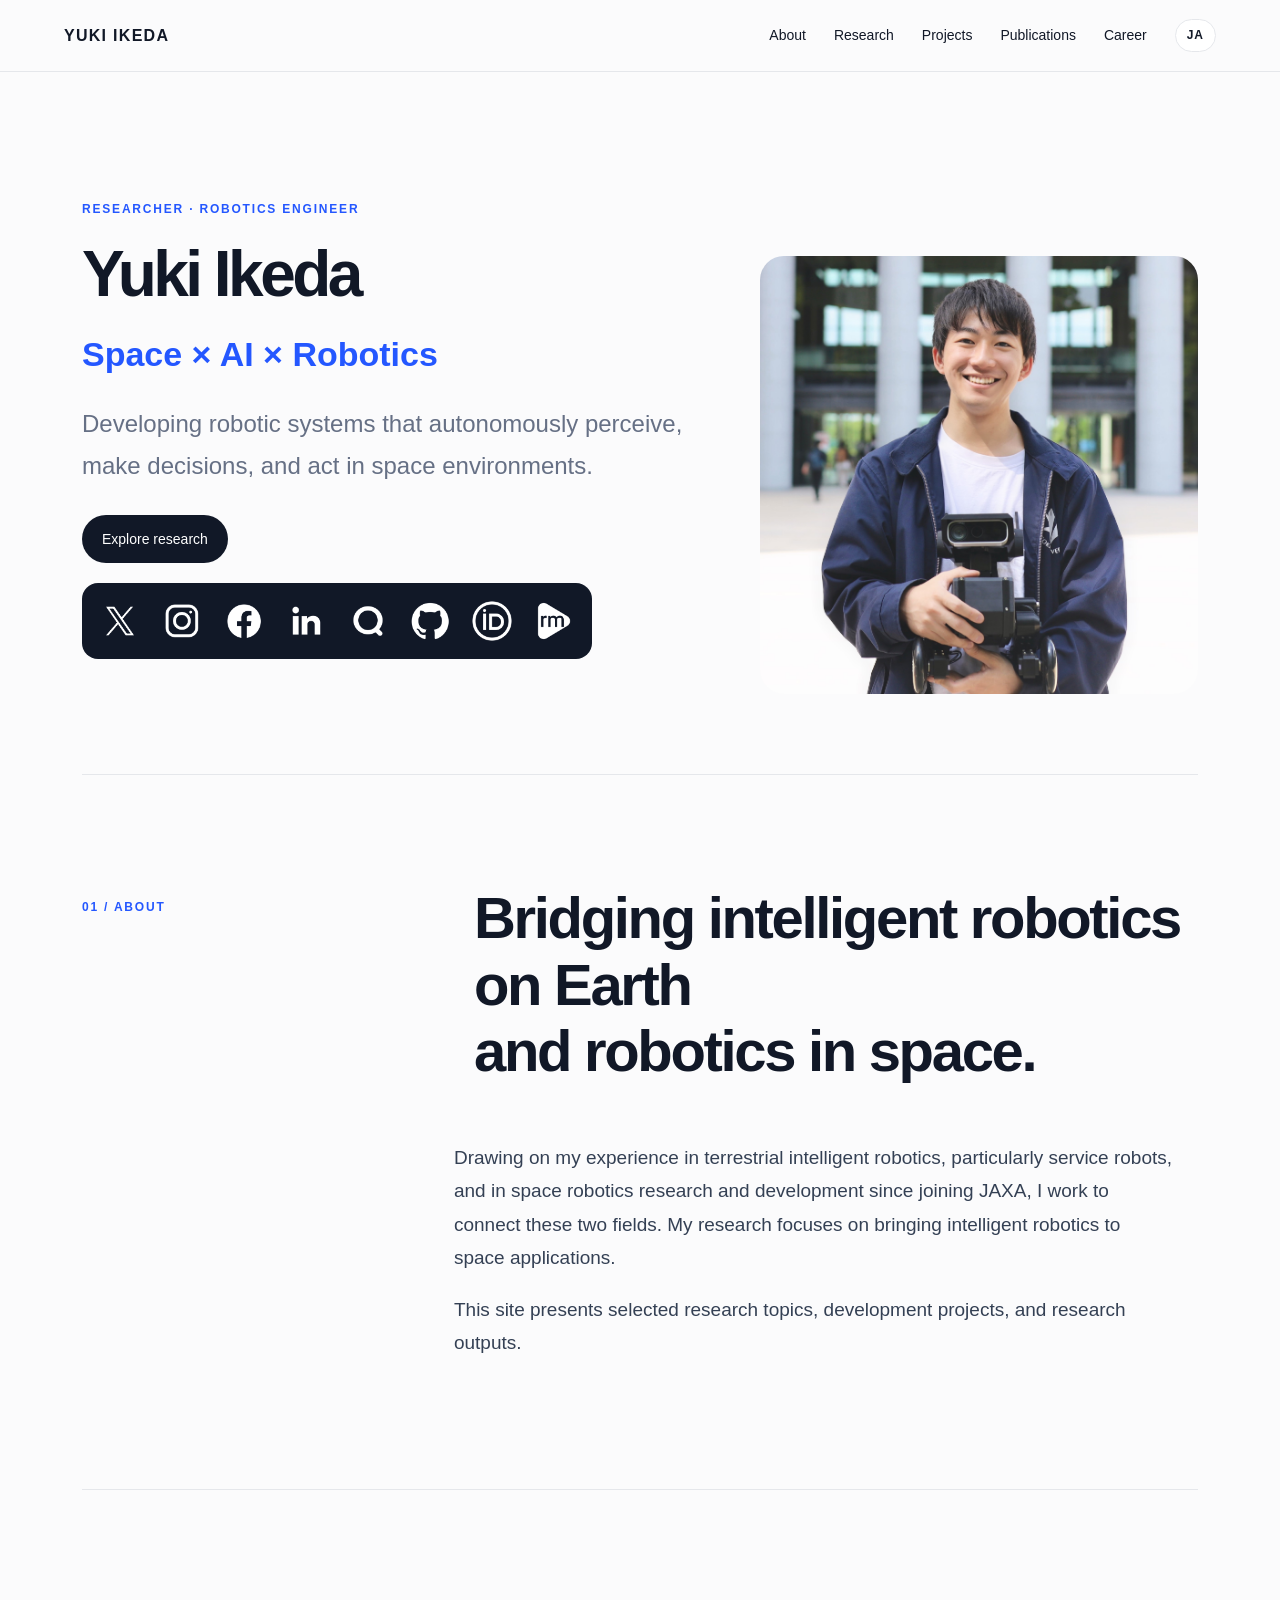
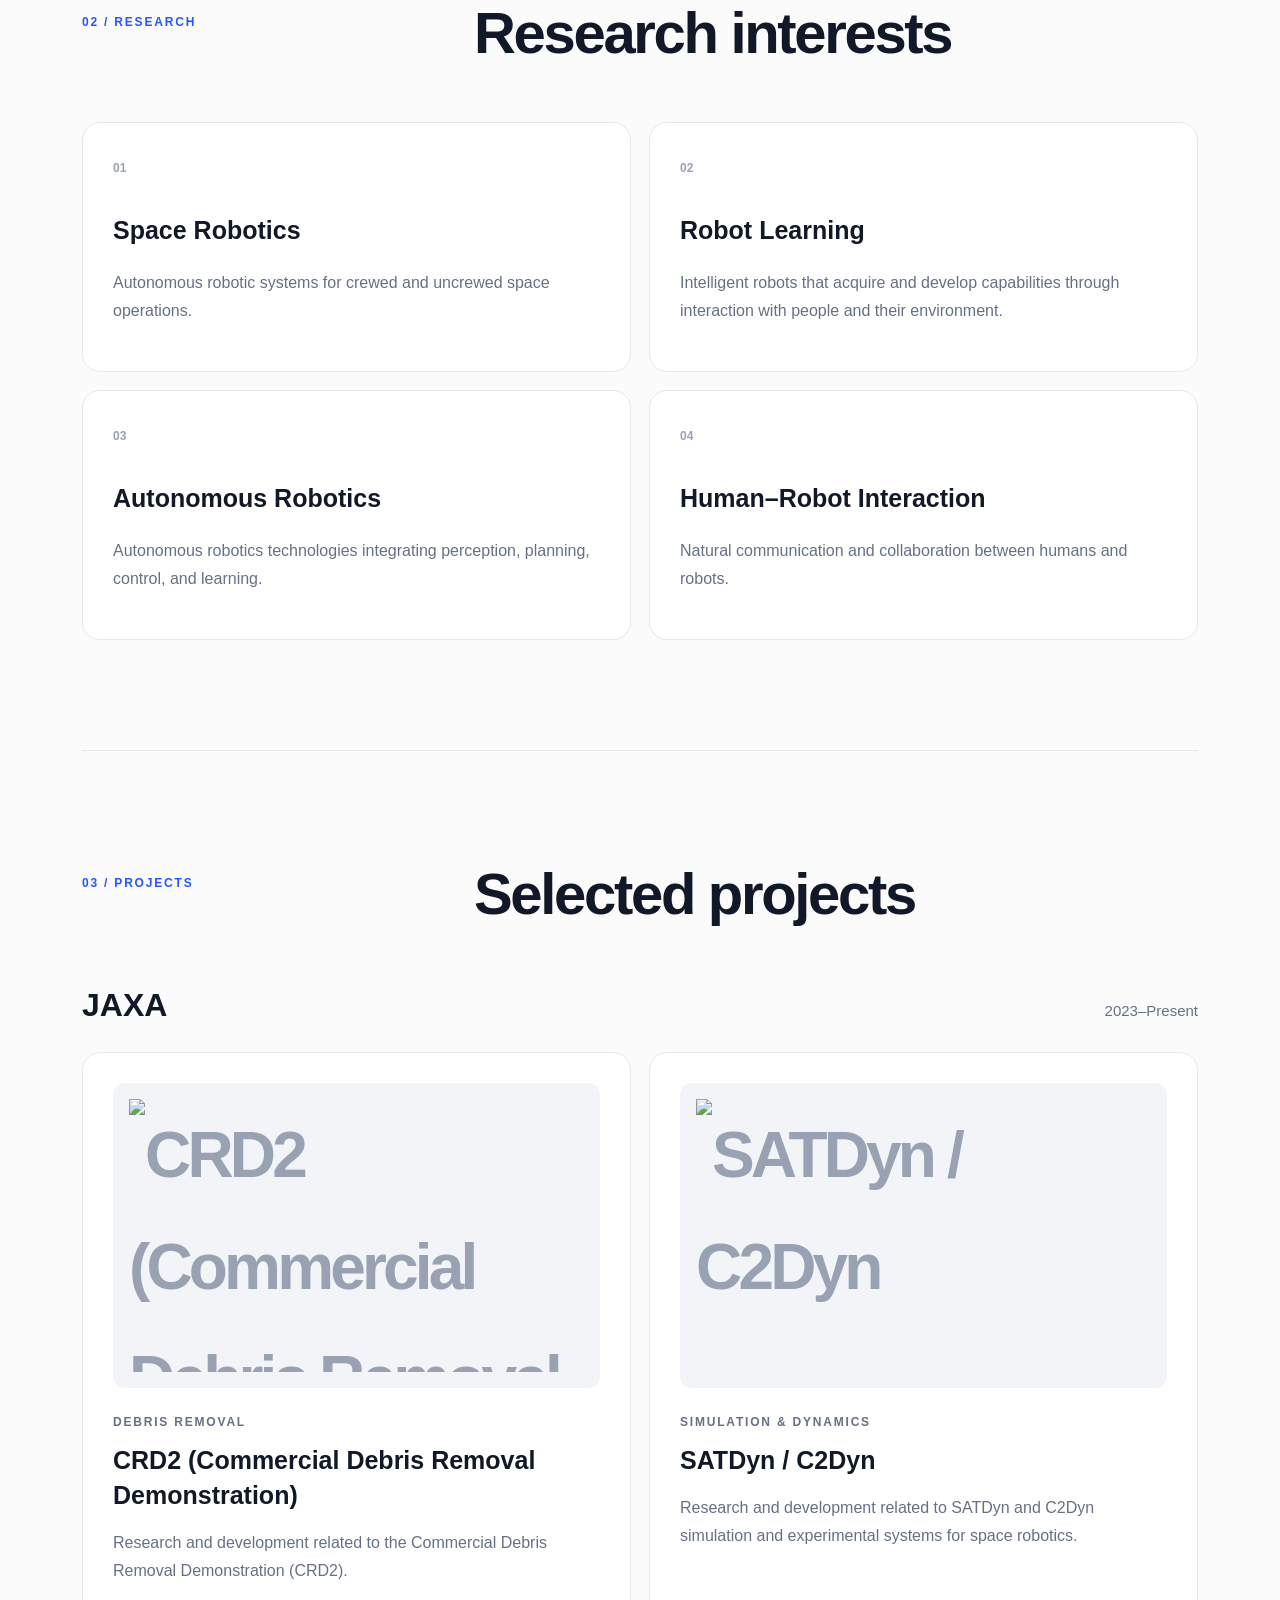
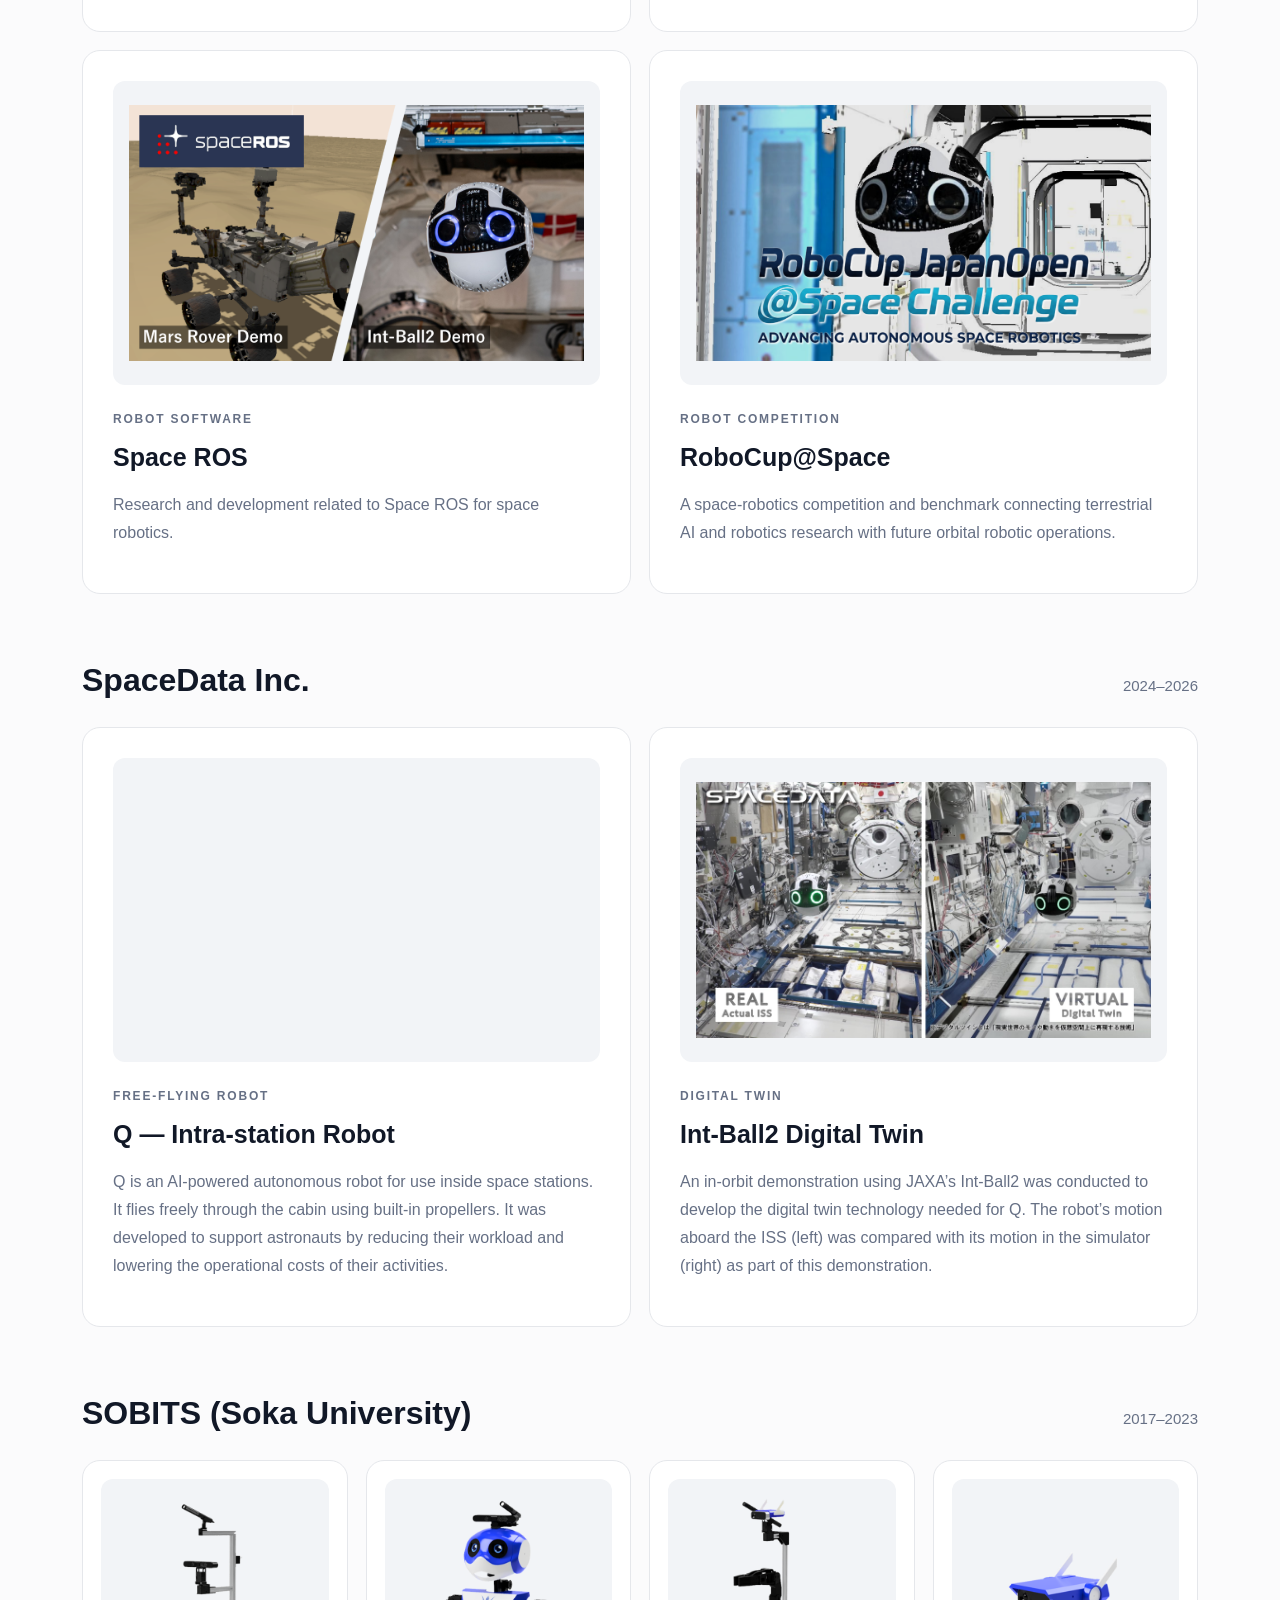
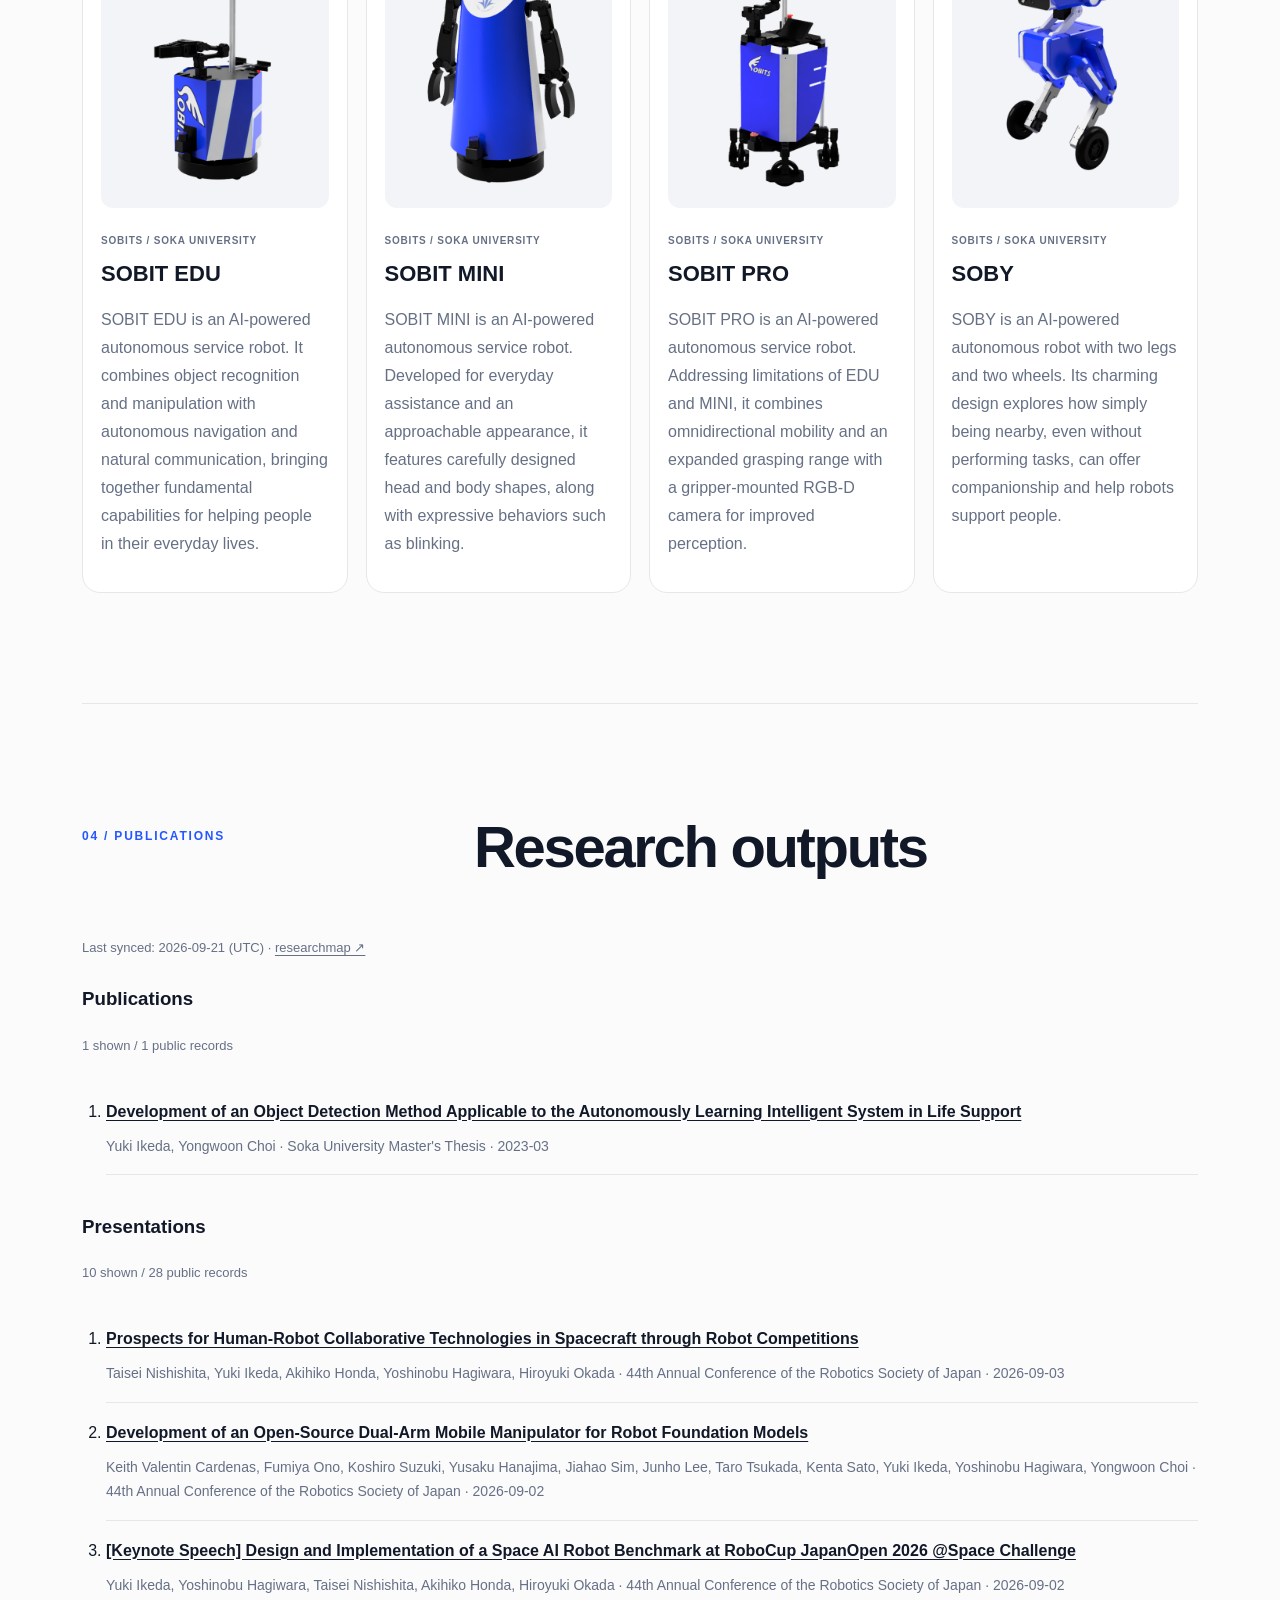
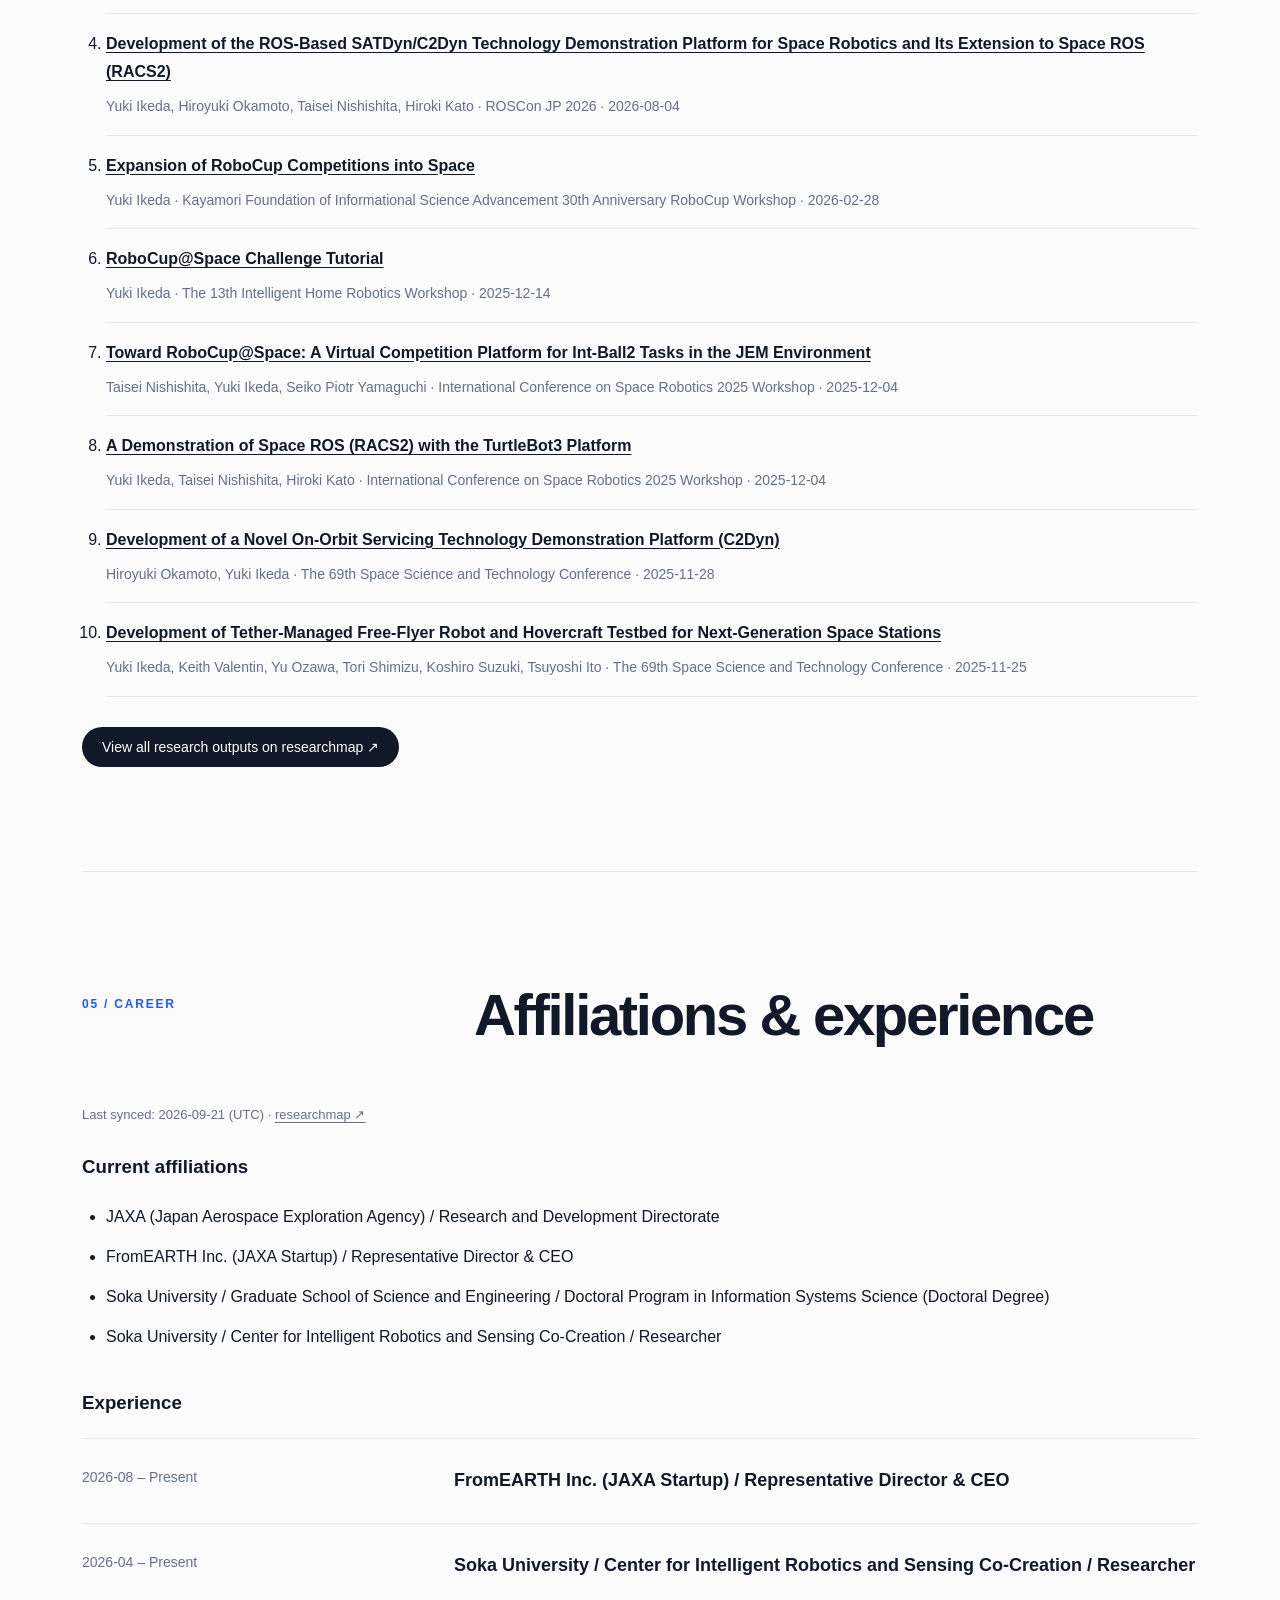
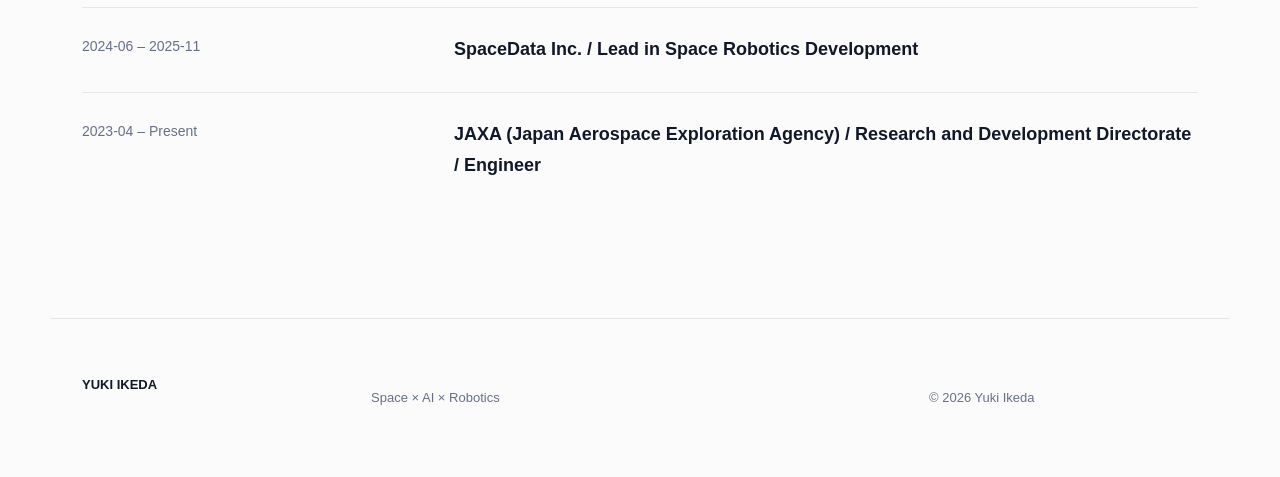
==== en/index.html @ 96262d4c "Add files via upload" ====
<!doctype html>
<html lang="en">
  <head>
    <meta charset="utf-8">
    <meta name="viewport" content="width=device-width,initial-scale=1">
    <title>Yuki Ikeda | Space × AI × Robotics</title>
    <meta name="description" content="Yuki Ikeda — researcher and robotics engineer working on space robotics, AI, autonomous robots, and human-robot interaction.">
    <link rel="alternate" hreflang="ja" href="../">
    <link rel="stylesheet" href="../assets/style.css">
  </head>
  <body>

    <!-- ナビゲーションと言語切り替え -->
    <header>
      <a class="logo" href="#top">YUKI IKEDA</a>
      <div class="rightnav">
        <nav>
          <a href="#about">About</a>
          <a href="#research">Research</a>
          <a href="#projects">Projects</a>
          <a href="#publications">Publications</a>
          <a href="#career">Career</a>
        </nav>
        <a class="lang" href="../" aria-label="日本語に切り替え">JA</a>
      </div>
    </header>
    <main id="top">

      <!-- トップ：氏名・研究テーマとプロフィール写真 -->
      <section class="hero">
        <div class="hero-copy">
          <p class="eyebrow">RESEARCHER · ROBOTICS ENGINEER</p>
          <h1>Yuki Ikeda</h1>
          <p class="hero-theme">Space × AI × Robotics</p>
          <p class="lead">Developing robotic systems that autonomously perceive,<br>make decisions, and act in space environments.</p>
          <div class="actions">
            <a class="primary" href="#research">Explore research</a>
          </div>

          <!-- 白いアイコンを濃色背景に配置したプロフィールリンク -->
          <ul class="profile-links" aria-label="Social and research profiles">
            <li>
              <a href="https://twitter.com/YukiIkeda0810" aria-label="X" title="X">
                <img src="../icon/x.png" alt="" width="48" height="48" decoding="async">
              </a>
            </li>
            <li>
              <a href="https://www.instagram.com/yuki.amazing/" aria-label="Instagram" title="Instagram">
                <img src="../icon/instagram.png" alt="" width="48" height="48" decoding="async">
              </a>
            </li>
            <li>
              <a href="https://www.facebook.com/profile.php?id=100005234762869" aria-label="Facebook" title="Facebook">
                <img src="../icon/facebook.png" alt="" width="48" height="48" decoding="async">
              </a>
            </li>
            <li>
              <a href="https://www.linkedin.com/in/%E5%8B%87%E8%BC%9D-yuki-%E6%B1%A0%E7%94%B0-ikeda-73440b222/" aria-label="LinkedIn" title="LinkedIn">
                <img src="../icon/linkedin.png" alt="" width="48" height="48" decoding="async">
              </a>
            </li>
            <li>
              <a href="https://qiita.com/YukiIkeda_robot" aria-label="Qiita" title="Qiita">
                <img src="../icon/qiita.png" alt="" width="48" height="48" decoding="async">
              </a>
            </li>
            <li>
              <a href="https://github.com/Yuki-Ikeda0810" aria-label="GitHub" title="GitHub">
                <img src="../icon/github.png" alt="" width="48" height="48" decoding="async">
              </a>
            </li>
            <li>
              <a href="https://orcid.org/0009-0006-9242-6499" aria-label="ORCID" title="ORCID">
                <img src="../icon/orcid.png" alt="" width="48" height="48" decoding="async">
              </a>
            </li>
            <li>
              <a href="https://researchmap.jp/yukiikeda" aria-label="researchmap" title="researchmap">
                <img src="../icon/reseachmap.png" alt="" width="48" height="48" decoding="async">
              </a>
            </li>
          </ul>
        </div>
        <div class="hero-portrait">
          <img src="../img/ikeda_yuki.jpg" alt="Yuki Ikeda" width="1921" height="1920" fetchpriority="high" decoding="async">
        </div>
      </section>

      <!-- 自己紹介 -->
      <section id="about">
        <div class="section-title">
          <p>01 / ABOUT</p>
          <h2>Bridging intelligent robotics on Earth<br>and robotics in space.</h2>
        </div>
        <div class="about">
          <p>Drawing on my experience in terrestrial intelligent robotics, particularly service robots, and in space robotics research and development since joining JAXA, I work to connect these two fields. My research focuses on bringing intelligent robotics to space applications.</p>
          <p>This site presents selected research topics, development projects, and research outputs.</p>
        </div>
      </section>

      <!-- 研究分野 -->
      <section id="research">
        <div class="section-title">
          <p>02 / RESEARCH</p>
          <h2>Research interests</h2>
        </div>
        <div class="grid research">
          <article>
            <b>01</b>
            <h3>Space Robotics</h3>
            <p>Autonomous robotic systems for crewed and uncrewed space operations.</p>
          </article>
          <article>
            <b>02</b>
            <h3>Robot Learning</h3>
            <p>Intelligent robots that acquire and develop capabilities through interaction with people and their environment.</p>
          </article>
          <article>
            <b>03</b>
            <h3>Autonomous Robotics</h3>
            <p>Autonomous robotics technologies integrating perception, planning, control, and learning.</p>
          </article>
          <article>
            <b>04</b>
            <h3>Human–Robot Interaction</h3>
            <p>Natural communication and collaboration between humans and robots.</p>
          </article>
        </div>
      </section>

      <!-- 開発組織ごとのプロジェクト -->
      <section id="projects">
        <div class="section-title">
          <p>03 / PROJECTS</p>
          <h2>Selected projects</h2>
        </div>

        <!-- JAXA -->
        <div class="project-group" aria-labelledby="jaxa-title">
          <div class="organization-header">
            <h3 class="organization-heading" id="jaxa-title">JAXA</h3>
            <p class="organization-period">2023–Present</p>
          </div>
          <div class="grid projects">
            <article>
              <div class="visual project-image">
                <img src="../img/crd2.png" alt="CRD2 (Commercial Debris Removal Demonstration)" width="3478" height="1957" loading="lazy" decoding="async">
              </div>
              <p class="tag">DEBRIS REMOVAL</p>
              <h4>CRD2 (Commercial Debris Removal Demonstration)</h4>
              <p>Research and development related to the Commercial Debris Removal Demonstration (CRD2).</p>
            </article>
            <article>
              <div class="visual project-image">
                <img src="../img/satdyn_c2dyn.png" alt="SATDyn / C2Dyn" width="4400" height="2475" loading="lazy" decoding="async">
              </div>
              <p class="tag">SIMULATION &amp; DYNAMICS</p>
              <h4>SATDyn / C2Dyn</h4>
              <p>Research and development related to SATDyn and C2Dyn simulation and experimental systems for space robotics.</p>
            </article>
            <article>
              <div class="visual project-image">
                <img src="../img/space_ros.png" alt="Space ROS" width="3270" height="1839" loading="lazy" decoding="async">
              </div>
              <p class="tag">ROBOT SOFTWARE</p>
              <h4>Space ROS</h4>
              <p>Research and development related to Space ROS for space robotics.</p>
            </article>
            <article>
              <div class="visual project-image">
                <img src="../img/robocup_space.png" alt="RoboCup@Space" width="4400" height="2475" loading="lazy" decoding="async">
              </div>
              <p class="tag">ROBOT COMPETITION</p>
              <h4>RoboCup@Space</h4>
              <p>A space-robotics competition and benchmark connecting terrestrial AI and robotics research with future orbital robotic operations.</p>
            </article>
          </div>
        </div>

        <!-- SpaceData Inc. -->
        <div class="project-group" aria-labelledby="spacedata-title">
          <div class="organization-header">
            <h3 class="organization-heading" id="spacedata-title">SpaceData Inc.</h3>
            <p class="organization-period">2024–2026</p>
          </div>
          <div class="grid projects">
            <article>
              <div class="visual project-image">
                <img src="../img/bot_q.png" alt="Q" width="561" height="548" loading="lazy" decoding="async">
              </div>
              <p class="tag">FREE-FLYING ROBOT</p>
              <h4>Q — Intra-station Robot</h4>
              <p>Q is an AI-powered autonomous robot for use inside space stations. It flies freely through the cabin using built-in propellers. It was developed to support astronauts by reducing their workload and lowering the operational costs of their activities.</p>
            </article>
            <article>
              <div class="visual project-image">
                <img src="../img/ib2_digitaltwin.jpg" alt="Int-Ball2 Digital Twin" width="1920" height="1080" loading="lazy" decoding="async">
              </div>
              <p class="tag">DIGITAL TWIN</p>
              <h4>Int-Ball2 Digital Twin</h4>
              <p>An in-orbit demonstration using JAXA’s Int-Ball2 was conducted to develop the digital twin technology needed for Q. The robot’s motion aboard the ISS (left) was compared with its motion in the simulator (right) as part of this demonstration.</p>
            </article>
          </div>
        </div>

        <!-- SOBITS (Soka University) -->
        <div class="project-group" aria-labelledby="sobits-title">
          <div class="organization-header">
            <h3 class="organization-heading" id="sobits-title">SOBITS (Soka University)</h3>
            <p class="organization-period">2017–2023</p>
          </div>
          <div class="grid projects sobits-projects">
            <article>
              <div class="visual project-image">
                <img src="../img/sobit_edu.png" alt="SOBIT EDU" width="540" height="780" loading="lazy" decoding="async">
              </div>
              <p class="tag">SOBITS / SOKA UNIVERSITY</p>
              <h4>SOBIT EDU</h4>
              <p>SOBIT EDU is an AI-powered autonomous service robot. It combines object recognition and manipulation with autonomous navigation and natural communication, bringing together fundamental capabilities for helping people in their everyday lives.</p>
            </article>
            <article>
              <div class="visual project-image">
                <img src="../img/sobit_mini.png" alt="SOBIT MINI" width="540" height="780" loading="lazy" decoding="async">
              </div>
              <p class="tag">SOBITS / SOKA UNIVERSITY</p>
              <h4>SOBIT MINI</h4>
              <p>SOBIT MINI is an AI-powered autonomous service robot. Developed for everyday assistance and an approachable appearance, it features carefully designed head and body shapes, along with expressive behaviors such as blinking.</p>
            </article>
            <article>
              <div class="visual project-image">
                <img src="../img/sobit_pro.png" alt="SOBIT PRO" width="540" height="780" loading="lazy" decoding="async">
              </div>
              <p class="tag">SOBITS / SOKA UNIVERSITY</p>
              <h4>SOBIT PRO</h4>
              <p>SOBIT PRO is an AI-powered autonomous service robot. Addressing limitations of EDU and MINI, it combines omnidirectional mobility and an expanded grasping range with a gripper-mounted RGB-D camera for improved perception.</p>
            </article>
            <article>
              <div class="visual project-image">
                <img src="../img/soby.png" alt="SOBY" width="540" height="780" loading="lazy" decoding="async">
              </div>
              <p class="tag">SOBITS / SOKA UNIVERSITY</p>
              <h4>SOBY</h4>
              <p>SOBY is an AI-powered autonomous robot with two legs and two wheels. Its charming design explores how simply being nearby, even without performing tasks, can offer companionship and help robots support people.</p>
            </article>
          </div>
        </div>
      </section>

      <!-- 研究業績 -->
      <section id="publications">
        <div class="section-title">
          <p>04 / PUBLICATIONS</p>
          <h2>Research outputs</h2>
        </div>
        <!-- researchmap:publications:start -->
        <p class="sync-note">Last synced: 2026-09-21 (UTC) · <a href="https://researchmap.jp/yukiikeda">researchmap ↗</a></p>
        <h3>Publications</h3>
        <p class="sync-note">1 shown / 1 public records</p>
        <ol class="publication-list">
        <li><a href="https://researchmap.jp/yukiikeda/published_papers/45884820">Development of an Object Detection Method Applicable to the Autonomously Learning Intelligent System in Life Support</a><p>Yuki Ikeda, Yongwoon Choi · Soka University Master&#x27;s Thesis · 2023-03</p></li>
        </ol>
        <h3>Presentations</h3>
        <p class="sync-note">10 shown / 28 public records</p>
        <ol class="publication-list">
        <li><a href="https://researchmap.jp/yukiikeda/presentations/54892330">Prospects for Human-Robot Collaborative Technologies in Spacecraft through Robot Competitions</a><p>Taisei Nishishita, Yuki Ikeda, Akihiko Honda, Yoshinobu Hagiwara, Hiroyuki Okada · 44th Annual Conference of the Robotics Society of Japan · 2026-09-03</p></li>
        <li><a href="https://researchmap.jp/yukiikeda/presentations/54892338">Development of an Open-Source Dual-Arm Mobile Manipulator for Robot Foundation Models</a><p>Keith Valentin Cardenas, Fumiya Ono, Koshiro Suzuki, Yusaku Hanajima, Jiahao Sim, Junho Lee, Taro Tsukada, Kenta Sato, Yuki Ikeda, Yoshinobu Hagiwara, Yongwoon Choi · 44th Annual Conference of the Robotics Society of Japan · 2026-09-02</p></li>
        <li><a href="https://researchmap.jp/yukiikeda/presentations/54892323">[Keynote Speech] Design and Implementation of a Space AI Robot Benchmark at RoboCup JapanOpen 2026 @Space Challenge</a><p>Yuki Ikeda, Yoshinobu Hagiwara, Taisei Nishishita, Akihiko Honda, Hiroyuki Okada · 44th Annual Conference of the Robotics Society of Japan · 2026-09-02</p></li>
        <li><a href="https://researchmap.jp/yukiikeda/presentations/54581089">Development of the ROS-Based SATDyn/C2Dyn Technology Demonstration Platform for Space Robotics and Its Extension to Space ROS (RACS2)</a><p>Yuki Ikeda, Hiroyuki Okamoto, Taisei Nishishita, Hiroki Kato · ROSCon JP 2026 · 2026-08-04</p></li>
        <li><a href="https://researchmap.jp/yukiikeda/presentations/54892416">Expansion of RoboCup Competitions into Space</a><p>Yuki Ikeda · Kayamori Foundation of Informational Science Advancement 30th Anniversary RoboCup Workshop · 2026-02-28</p></li>
        <li><a href="https://researchmap.jp/yukiikeda/presentations/51863394">RoboCup@Space Challenge Tutorial</a><p>Yuki Ikeda · The 13th Intelligent Home Robotics Workshop · 2025-12-14</p></li>
        <li><a href="https://researchmap.jp/yukiikeda/presentations/51863377">Toward RoboCup@Space: A Virtual Competition Platform for Int-Ball2 Tasks in the JEM Environment</a><p>Taisei Nishishita, Yuki Ikeda, Seiko Piotr Yamaguchi · International Conference on Space Robotics 2025 Workshop · 2025-12-04</p></li>
        <li><a href="https://researchmap.jp/yukiikeda/presentations/51863329">A Demonstration of Space ROS (RACS2) with the TurtleBot3 Platform</a><p>Yuki Ikeda, Taisei Nishishita, Hiroki Kato · International Conference on Space Robotics 2025 Workshop · 2025-12-04</p></li>
        <li><a href="https://researchmap.jp/yukiikeda/presentations/51863306">Development of a Novel On-Orbit Servicing Technology Demonstration Platform (C2Dyn)</a><p>Hiroyuki Okamoto, Yuki Ikeda · The 69th Space Science and Technology Conference · 2025-11-28</p></li>
        <li><a href="https://researchmap.jp/yukiikeda/presentations/51864378">Development of Tether-Managed Free-Flyer Robot and Hovercraft Testbed for Next-Generation Space Stations</a><p>Yuki Ikeda, Keith Valentin, Yu Ozawa, Tori Shimizu, Koshiro Suzuki, Tsuyoshi Ito · The 69th Space Science and Technology Conference · 2025-11-25</p></li>
        </ol>
        <a class="primary" href="https://researchmap.jp/yukiikeda">View all research outputs on researchmap ↗</a>
        <!-- researchmap:publications:end -->
      </section>

      <!-- researchmapの公開情報から自動生成 -->
      <section id="career">
        <!-- researchmap:career:start -->
        <div class="section-title"><p>05 / CAREER</p><h2>Affiliations &amp; experience</h2></div>
        <p class="sync-note">Last synced: 2026-09-21 (UTC) · <a href="https://researchmap.jp/yukiikeda">researchmap ↗</a></p>
        <h3>Current affiliations</h3>
        <ul class="affiliation-list">
        <li>JAXA (Japan Aerospace Exploration Agency) / Research and Development Directorate</li>
        <li>FromEARTH Inc. (JAXA Startup) / Representative Director &amp; CEO</li>
        <li>Soka University / Graduate School of Science and Engineering / Doctoral Program in Information Systems Science (Doctoral Degree)</li>
        <li>Soka University / Center for Intelligent Robotics and Sensing Co-Creation / Researcher</li>
        </ul>
        <h3>Experience</h3>
        <div class="career">
        <div><span>2026-08 – Present</span><h4>FromEARTH Inc. (JAXA Startup) / Representative Director &amp; CEO</h4></div>
        <div><span>2026-04 – Present</span><h4>Soka University / Center for Intelligent Robotics and Sensing Co-Creation / Researcher</h4></div>
        <div><span>2024-06 – 2025-11</span><h4>SpaceData Inc. / Lead in Space Robotics Development</h4></div>
        <div><span>2023-04 – Present</span><h4>JAXA (Japan Aerospace Exploration Agency) / Research and Development Directorate / Engineer</h4></div>
        </div>
        <!-- researchmap:career:end -->
      </section>

    </main>

    <!-- フッター -->
    <footer>
      <b>YUKI IKEDA</b>
      <p>Space × AI × Robotics</p>
      <p>© 2026 Yuki Ikeda</p>
    </footer>
  </body>
</html>
---- assets/style.css ----
/* 共通カラー */
:root {
  --ink: #111827;
  --muted: #667085;
  --line: #e5e7eb;
  --accent: #2457ff;
  --paper: #fbfbfc;
}

/* ページ全体の基本設定 */
* {
  box-sizing: border-box;
}

html {
  scroll-behavior: smooth;
}

body {
  margin: 0;
  background: var(--paper);
  color: var(--ink);
  font-family: Inter,"Noto Sans JP","Yu Gothic",Meiryo,ui-sans-serif,-apple-system,BlinkMacSystemFont,"Segoe UI",sans-serif;
  line-height: 1.75;
}

/* ヘッダーとナビゲーション */
header {
  height: 72px;
  padding: 0 max(5vw,24px);
  display: flex;
  align-items: center;
  justify-content: space-between;
  border-bottom: 1px solid var(--line);
  position: sticky;
  top: 0;
  background: rgba(251,251,252,.92);
  backdrop-filter: blur(12px);
  z-index: 10;
}

.logo {
  font-weight: 800;
  letter-spacing: .08em;
}

.rightnav {
  display: flex;
  align-items: center;
  gap: 28px;
}

a {
  color: inherit;
  text-decoration: none;
}

nav {
  display: flex;
  gap: 28px;
  font-size: 14px;
}

.lang {
  border: 1px solid var(--line);
  border-radius: 999px;
  padding: 5px 11px;
  font-size: 12px;
  font-weight: 800;
  letter-spacing: .08em;
  background: white;
}

/* コンテンツ幅とトップの基本レイアウト */
main,footer {
  max-width: 1180px;
  margin: auto;
  padding-left: 32px;
  padding-right: 32px;
}

.hero {
  min-height: 78vh;
  display: flex;
  flex-direction: column;
  justify-content: center;
  padding: 80px 0;
}

.eyebrow,.section-title>p,.tag {
  font-size: 12px;
  letter-spacing: .15em;
  font-weight: 700;
  color: var(--accent);
}

/* 見出し・リード文・ボタン */
h1 {
  font-size: clamp(52px,8.5vw,108px);
  line-height: 1;
  letter-spacing: -.055em;
  margin: 18px 0 32px;
  max-width: 1050px;
}

html[lang="ja"] h1 {
  letter-spacing: -.045em;
}

h1 span {
  color: #98a2b3;
}

.lead {
  font-size: clamp(18px,2vw,24px);
  max-width: 760px;
  color: var(--muted);
}

.actions {
  display: flex;
  gap: 22px;
  align-items: center;
  margin-top: 28px;
  flex-wrap: wrap;
}

.primary {
  background: var(--ink);
  color: white;
  padding: 12px 20px;
  border-radius: 999px;
  font-size: 14px;
}

/* セクション見出しとAbout本文 */
section:not(.hero) {
  padding: 110px 0;
  border-top: 1px solid var(--line);
}

.section-title {
  display: grid;
  grid-template-columns: 1fr 2fr;
  gap: 30px;
  margin-bottom: 56px;
}

.section-title h2 {
  font-size: clamp(34px,5vw,58px);
  line-height: 1.15;
  letter-spacing: -.04em;
  margin: 0;
}

.about {
  margin-left: 33.33%;
  max-width: 720px;
  font-size: 19px;
  color: #344054;
}

/* 研究・プロジェクトのカードと経歴 */
.grid {
  display: grid;
  grid-template-columns: repeat(2,1fr);
  gap: 18px;
}

.research article,.projects article,.pubbox {
  border: 1px solid var(--line);
  border-radius: 18px;
  padding: 30px;
  background: white;
}

.research b {
  font-size: 12px;
  color: #98a2b3;
}

.research h3,.projects h3,.pubbox h3 {
  font-size: 25px;
  margin: 28px 0 8px;
}

.research p,.projects p,.pubbox p {
  color: var(--muted);
}

.visual {
  height: 210px;
  border-radius: 12px;
  background: linear-gradient(135deg,#eef2ff,#f2f4f7);
  display: flex;
  align-items: center;
  justify-content: center;
  font-size: 64px;
  font-weight: 800;
  letter-spacing: -.06em;
  color: #98a2b3;
  margin-bottom: 24px;
}

.tag {
  margin-bottom: -18px!important;
}

.pubbox {
  display: flex;
  align-items: center;
  justify-content: space-between;
  gap: 30px;
}

.career>div {
  display: grid;
  grid-template-columns: 1fr 2fr;
  padding: 26px 0;
  border-top: 1px solid var(--line);
}

.career span {
  color: var(--muted);
  font-size: 14px;
}

.career h3 {
  margin: 0;
  font-size: 20px;
}

/* フッター */
footer {
  border-top: 1px solid var(--line);
  padding-top: 55px;
  padding-bottom: 55px;
  display: grid;
  grid-template-columns: 1fr 2fr 1fr;
  gap: 20px;
  color: var(--muted);
  font-size: 13px;
}

footer b {
  color: var(--ink);
}

/* スマートフォン向けの基本レイアウト */
@media(max-width:760px) {
  nav {
    display: none;
  }

  .rightnav {
    gap: 10px;
  }

  main,footer {
    padding-left: 20px;
    padding-right: 20px;
  }

  .hero {
    min-height: 70vh;
  }

  .section-title,.career>div,footer {
    grid-template-columns: 1fr;
  }

  .about {
    margin-left: 0;
  }

  .grid {
    grid-template-columns: 1fr;
  }

  .pubbox {
    align-items: flex-start;
    flex-direction: column;
  }

  section:not(.hero) {
    padding: 75px 0;
  }

  .visual {
    height: 160px;
  }
}

/* 自己紹介と、開発組織ごとのプロジェクト。 */
.about p:first-child {
  margin-top: 0;
}

.project-group+.project-group {
  margin-top: 64px;
}

.organization-heading {
  margin: 0 0 24px;
  font-size: clamp(24px,3vw,32px);
  line-height: 1.4;
}

.projects h4 {
  font-size: 25px;
  margin: 28px 0 8px;
  line-height: 1.4;
}

.project-image {
  height: auto;
  aspect-ratio: 16/10;
  background: #f2f4f7;
  overflow: hidden;
  padding: 16px;
}

.project-image img {
  display: block;
  width: 100%;
  height: 100%;
  min-height: 0;
  object-fit: contain;
}

section[id] {
  scroll-margin-top: 90px;
}

@media(max-width:760px) {
  .project-group+.project-group {
    margin-top: 48px;
  }

  .projects article {
    padding: 22px;
  }
}

/* トップの氏名と研究テーマ。 */
.hero h1 {
  font-size: clamp(40px, 5vw, 64px);
  margin-bottom: 20px;
  line-height: 1.15;
}

.hero-name-en {
  margin: 0 0 24px;
  color: var(--muted);
  font-size: 20px;
  letter-spacing: .08em;
}

.hero-theme {
  margin: 0;
  color: var(--accent);
  font-size: clamp(22px, 4vw, 40px);
  font-weight: 700;
  line-height: 1.4;
}

/* 自己紹介の横にプロフィール写真を配置。 */
.hero {
  display: grid;
  grid-template-columns: minmax(0, 1.4fr) minmax(0, 1fr);
  align-items: center;
  gap: clamp(28px, 5vw, 64px);
}

.hero-copy {
  min-width: 0;
}

.hero-portrait img {
  display: block;
  width: 100%;
  height: auto;
  border-radius: 24px;
}

.hero-theme {
  font-size: clamp(22px, 3vw, 34px);
}

/* SOBITSの縦長画像。画面幅に応じて4列・2列・1列に変更。 */
.sobits-projects {
  grid-template-columns: repeat(4, minmax(0, 1fr));
}

.sobits-projects article {
  padding: 18px;
}

.sobits-projects .project-image {
  aspect-ratio: 9 / 13;
  height: auto;
  padding: 8px;
}

.sobits-projects h4 {
  font-size: 22px;
}

.sobits-projects .tag {
  font-size: 10px;
  letter-spacing: .08em;
}

@media (max-width: 1000px) {
  .sobits-projects {
    grid-template-columns: repeat(2, minmax(0, 1fr));
  }
}

@media (max-width: 760px) {
  .hero {
    grid-template-columns: 1fr;
    gap: 36px;
  }

  .hero-portrait {
    width: 100%;
    max-width: 400px;
    justify-self: center;
  }
}

@media (max-width: 480px) {
  .sobits-projects {
    grid-template-columns: 1fr;
  }
}

/* SNSリンク。透明背景の白いロゴを濃色背景に配置。 */
.profile-links {
  display: grid;
  grid-template-columns: repeat(8, 52px);
  gap: 10px;
  width: fit-content;
  max-width: 100%;
  list-style: none;
  margin: 20px 0 0;
  padding: 12px;
  background: #111827;
  border-radius: 16px;
}

.profile-links li {
  min-width: 0;
}

.profile-links a {
  display: flex;
  align-items: center;
  justify-content: center;
  width: 52px;
  height: 52px;
  border-radius: 10px;
}

.profile-links img {
  display: block;
  width: 48px;
  height: 48px;
  object-fit: contain;
  border-radius: 12px;
}

.profile-links a:hover {
  background: #334155;
}

.profile-links a:focus-visible {
  outline: 2px solid #fff;
  outline-offset: 1px;
  background: #334155;
}

/* 写真とリンク欄の下端をそろえる。 */
.hero-portrait {
  align-self: end;
}

@media (min-width: 761px) and (max-width: 1100px), (max-width: 550px) {
  .profile-links {
    grid-template-columns: repeat(4, 52px);
  }
}

/* 組織名の横に活動期間を表示。 */
.organization-header {
  display: flex;
  align-items: baseline;
  justify-content: space-between;
  flex-wrap: wrap;
  gap: 8px 20px;
  margin-bottom: 24px;
}

.organization-header .organization-heading {
  margin: 0;
}

.organization-period {
  margin: 0;
  color: var(--muted);
  font-size: 15px;
  font-variant-numeric: tabular-nums;
}

/* プロジェクトが1件の場合は横幅いっぱいに表示。 */
.projects-single {
  grid-template-columns: minmax(0, 1fr);
}

/* researchmapから取得した所属・経歴・研究業績。 */
.sync-note {
  color: var(--muted);
  font-size: 13px;
  margin: 12px 0 24px;
}
.sync-note a, .publication-list a {
  text-decoration: underline;
  text-underline-offset: 3px;
}
.publication-list {
  padding-left: 24px;
  margin-bottom: 36px;
}
.publication-list li {
  padding: 16px 0;
  border-bottom: 1px solid var(--line);
  overflow-wrap: anywhere;
}
.publication-list a { font-weight: 600; }
.publication-list p {
  margin: 8px 0 0;
  color: var(--muted);
  font-size: 14px;
}
.affiliation-list {
  padding-left: 24px;
  margin-bottom: 36px;
}
.affiliation-list li { margin: 12px 0; }
.career h4 {
  margin: 0;
  font-size: 18px;
  font-weight: 600;
  overflow-wrap: anywhere;
}
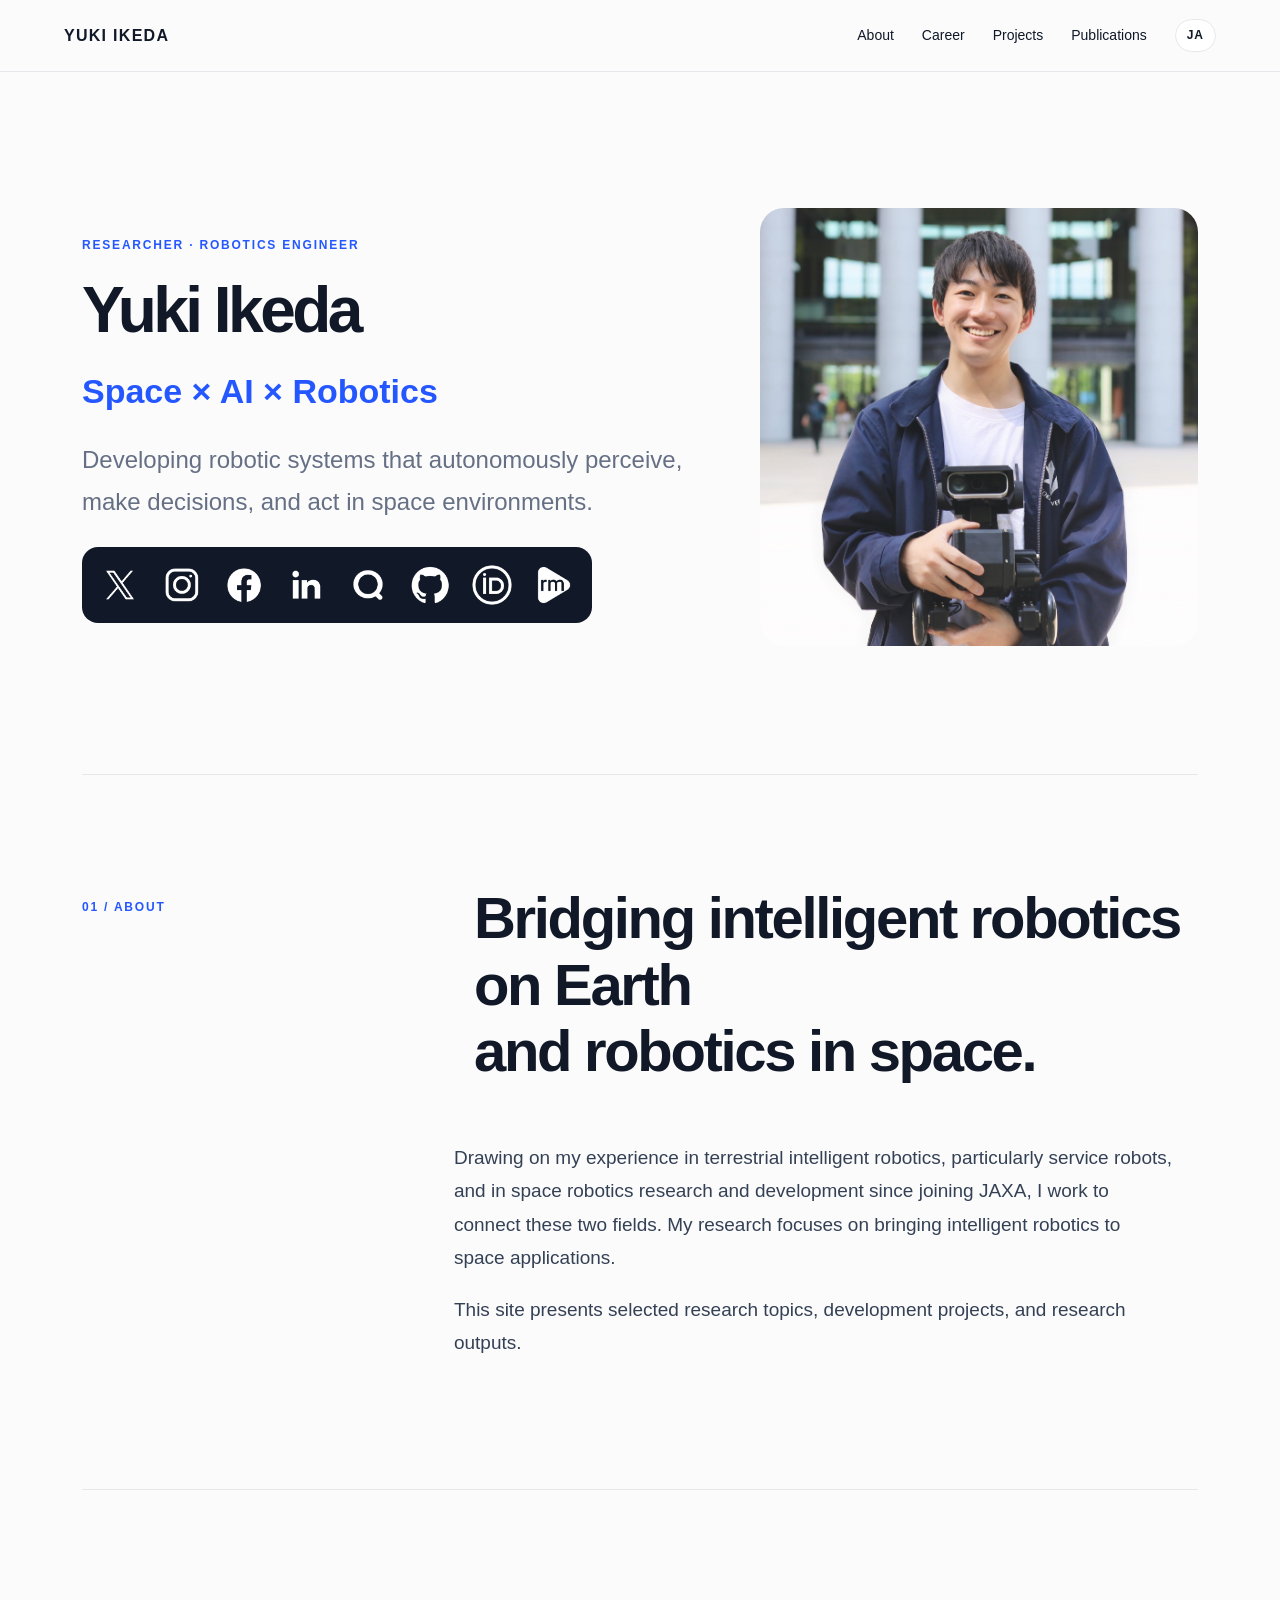
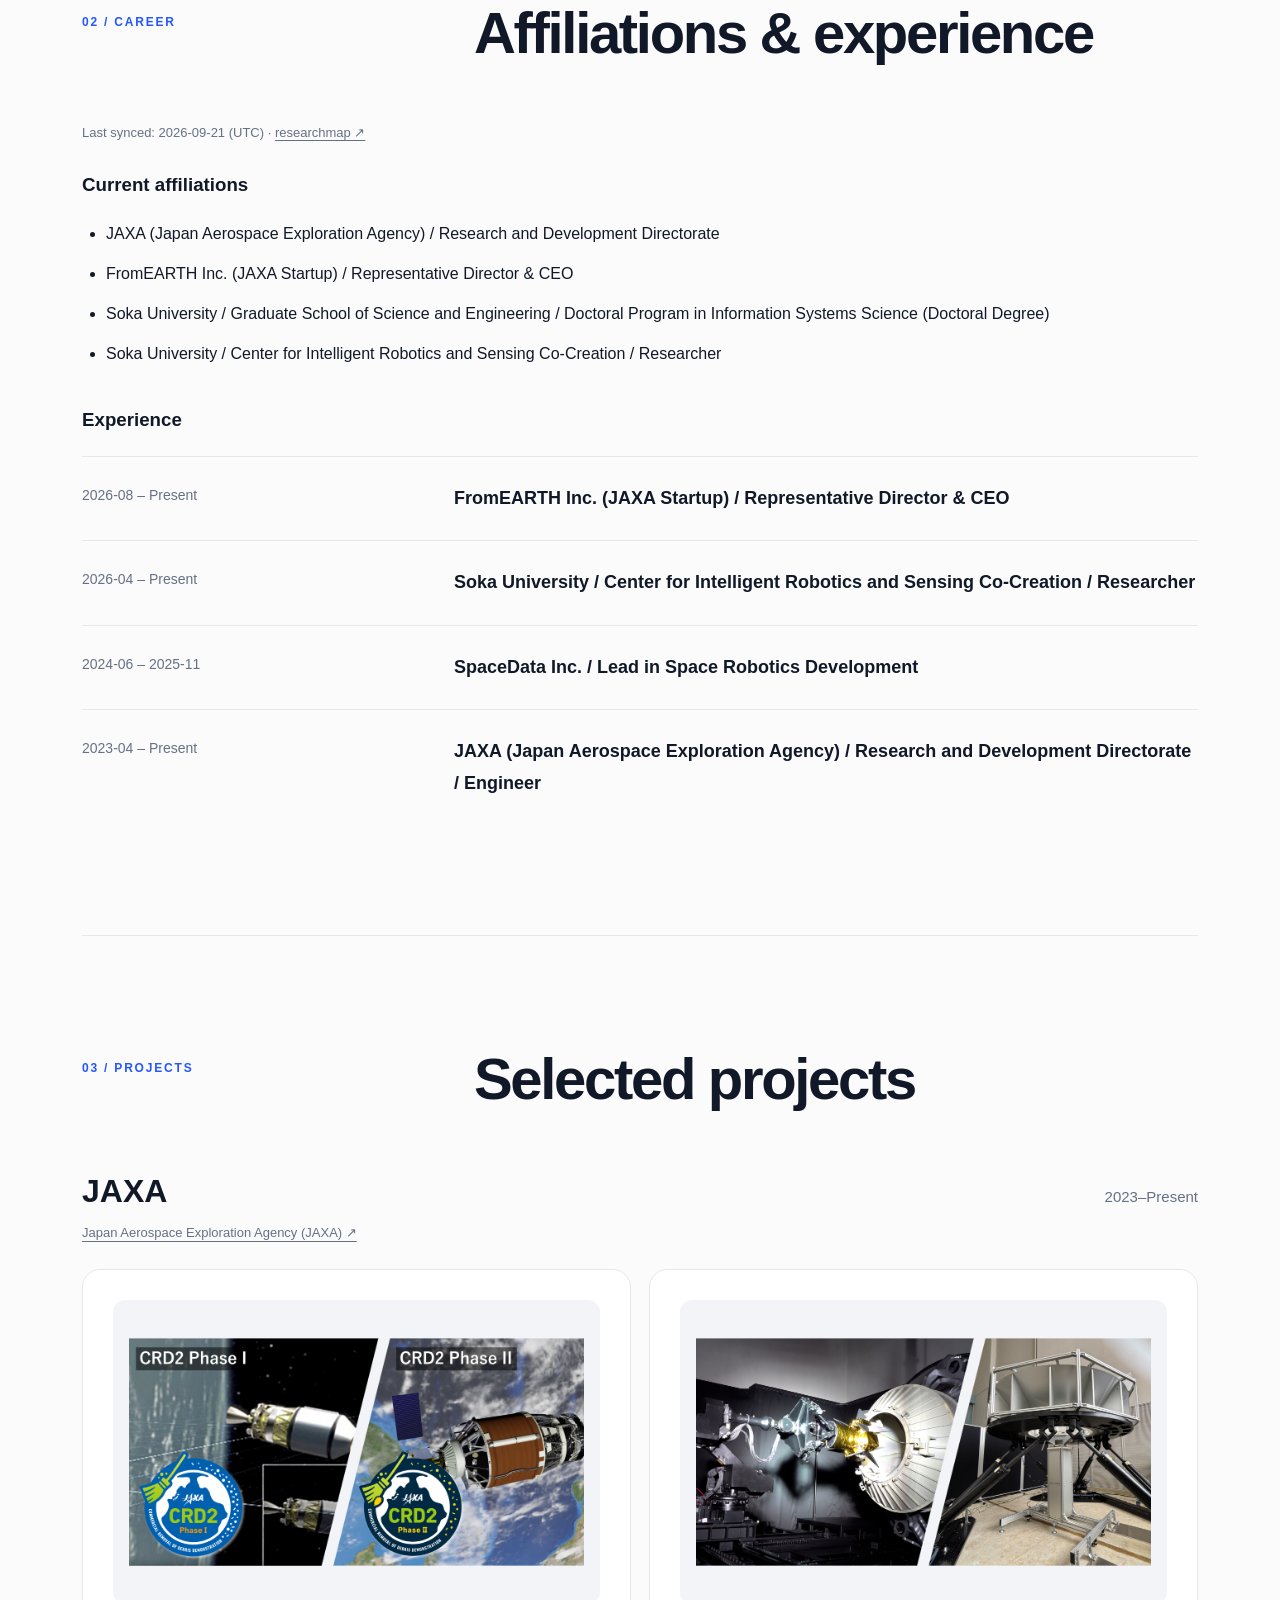
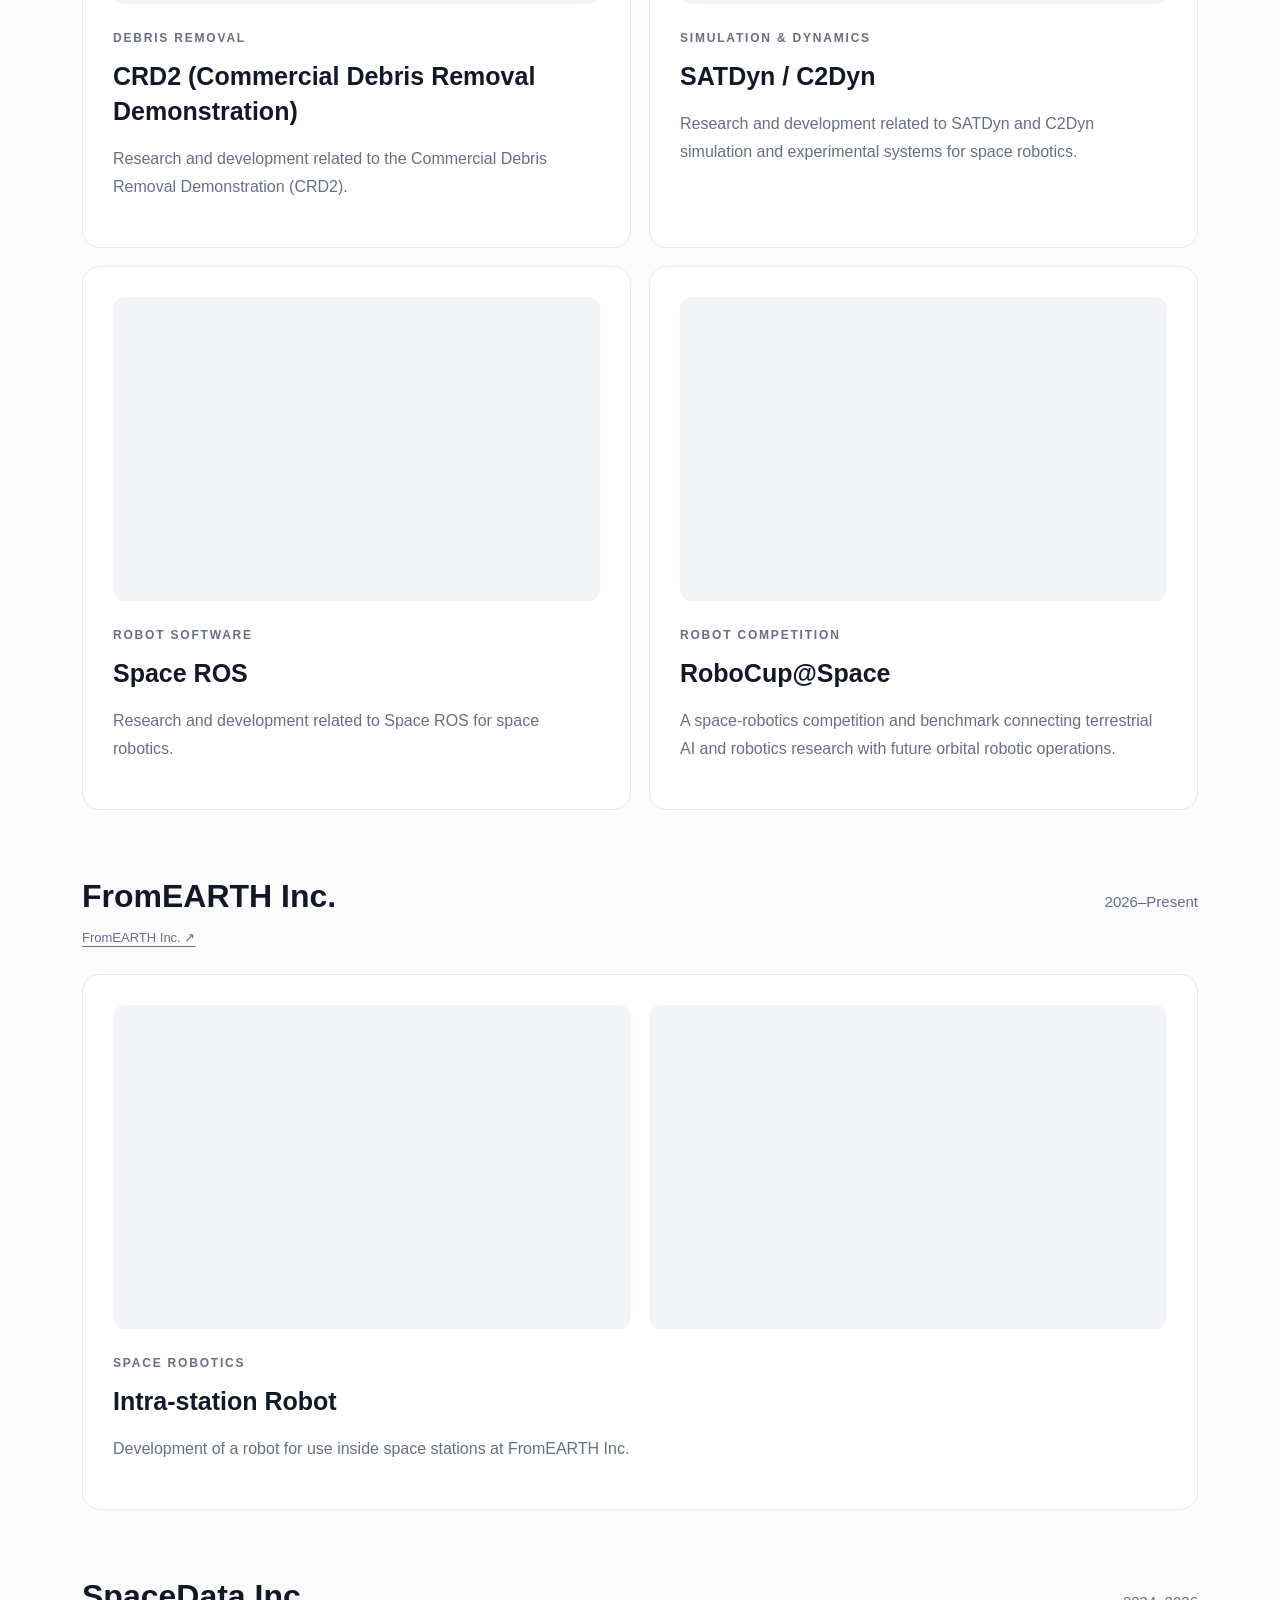
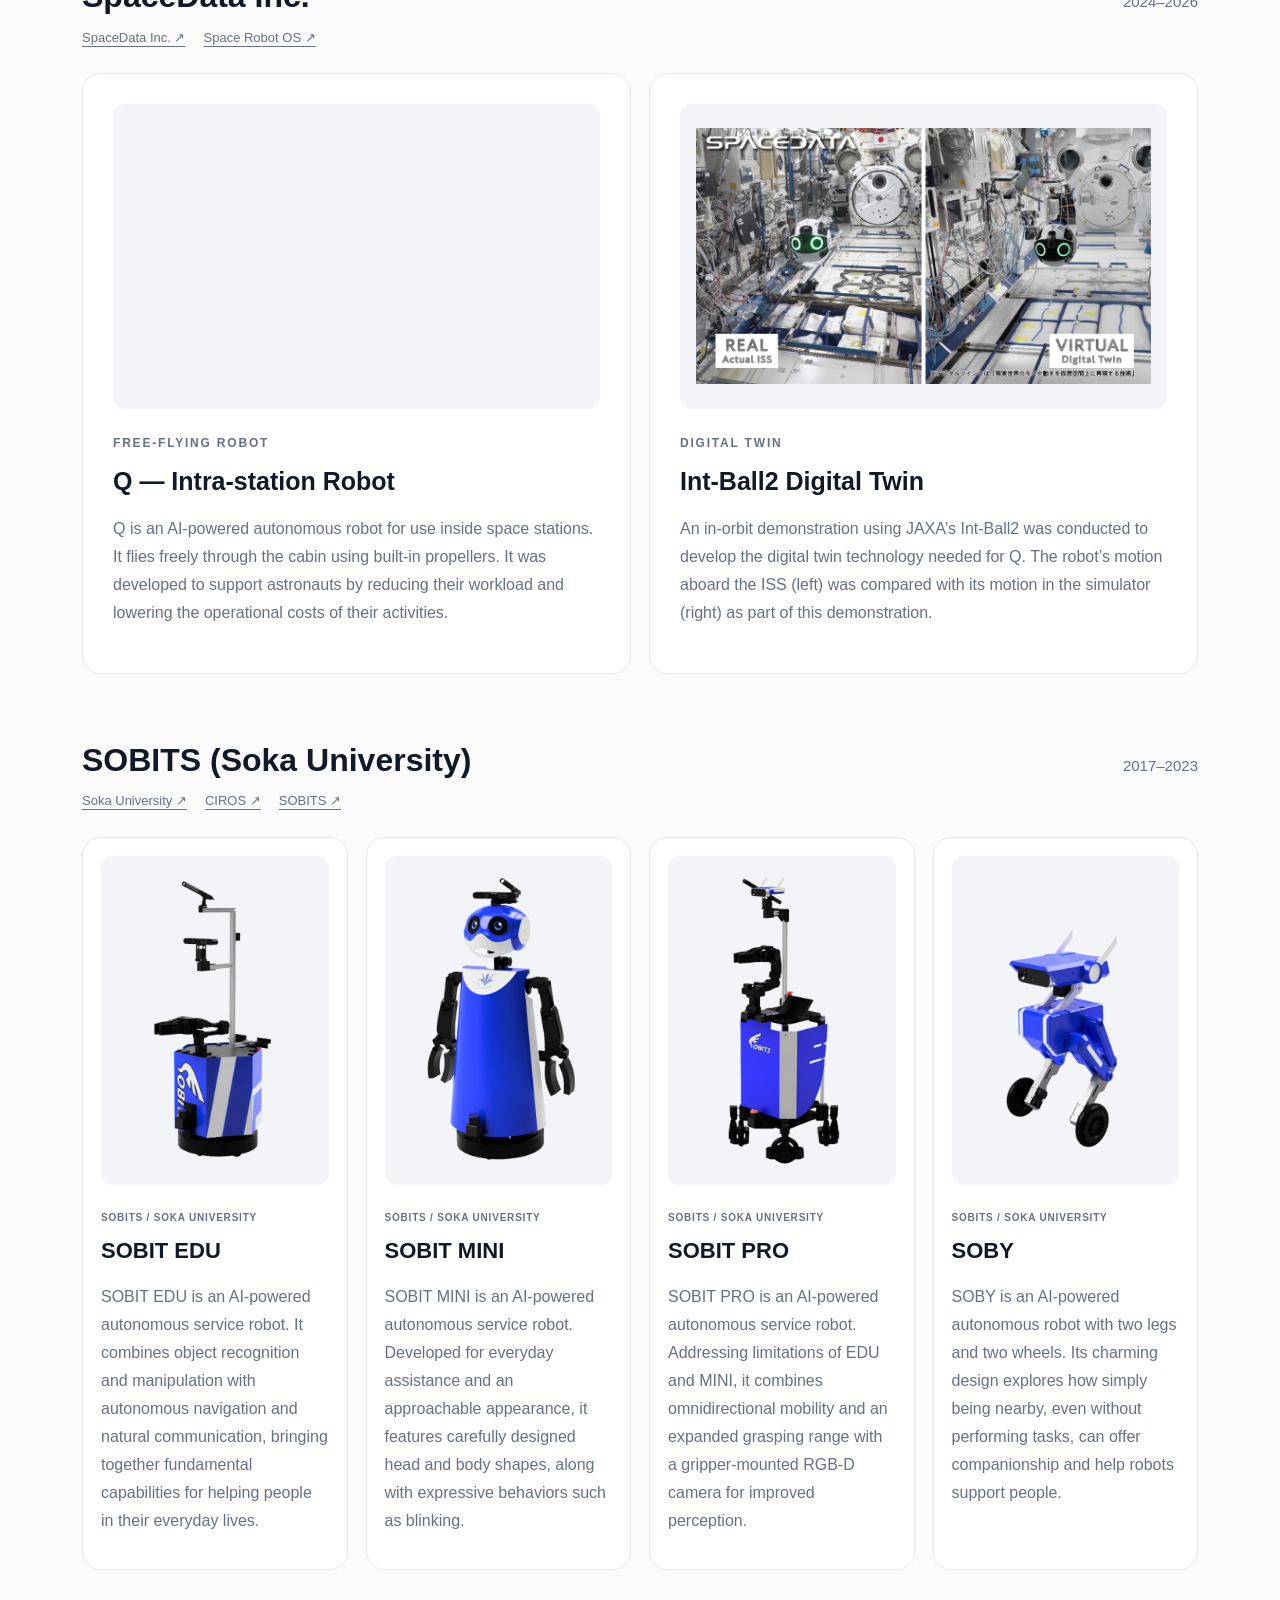
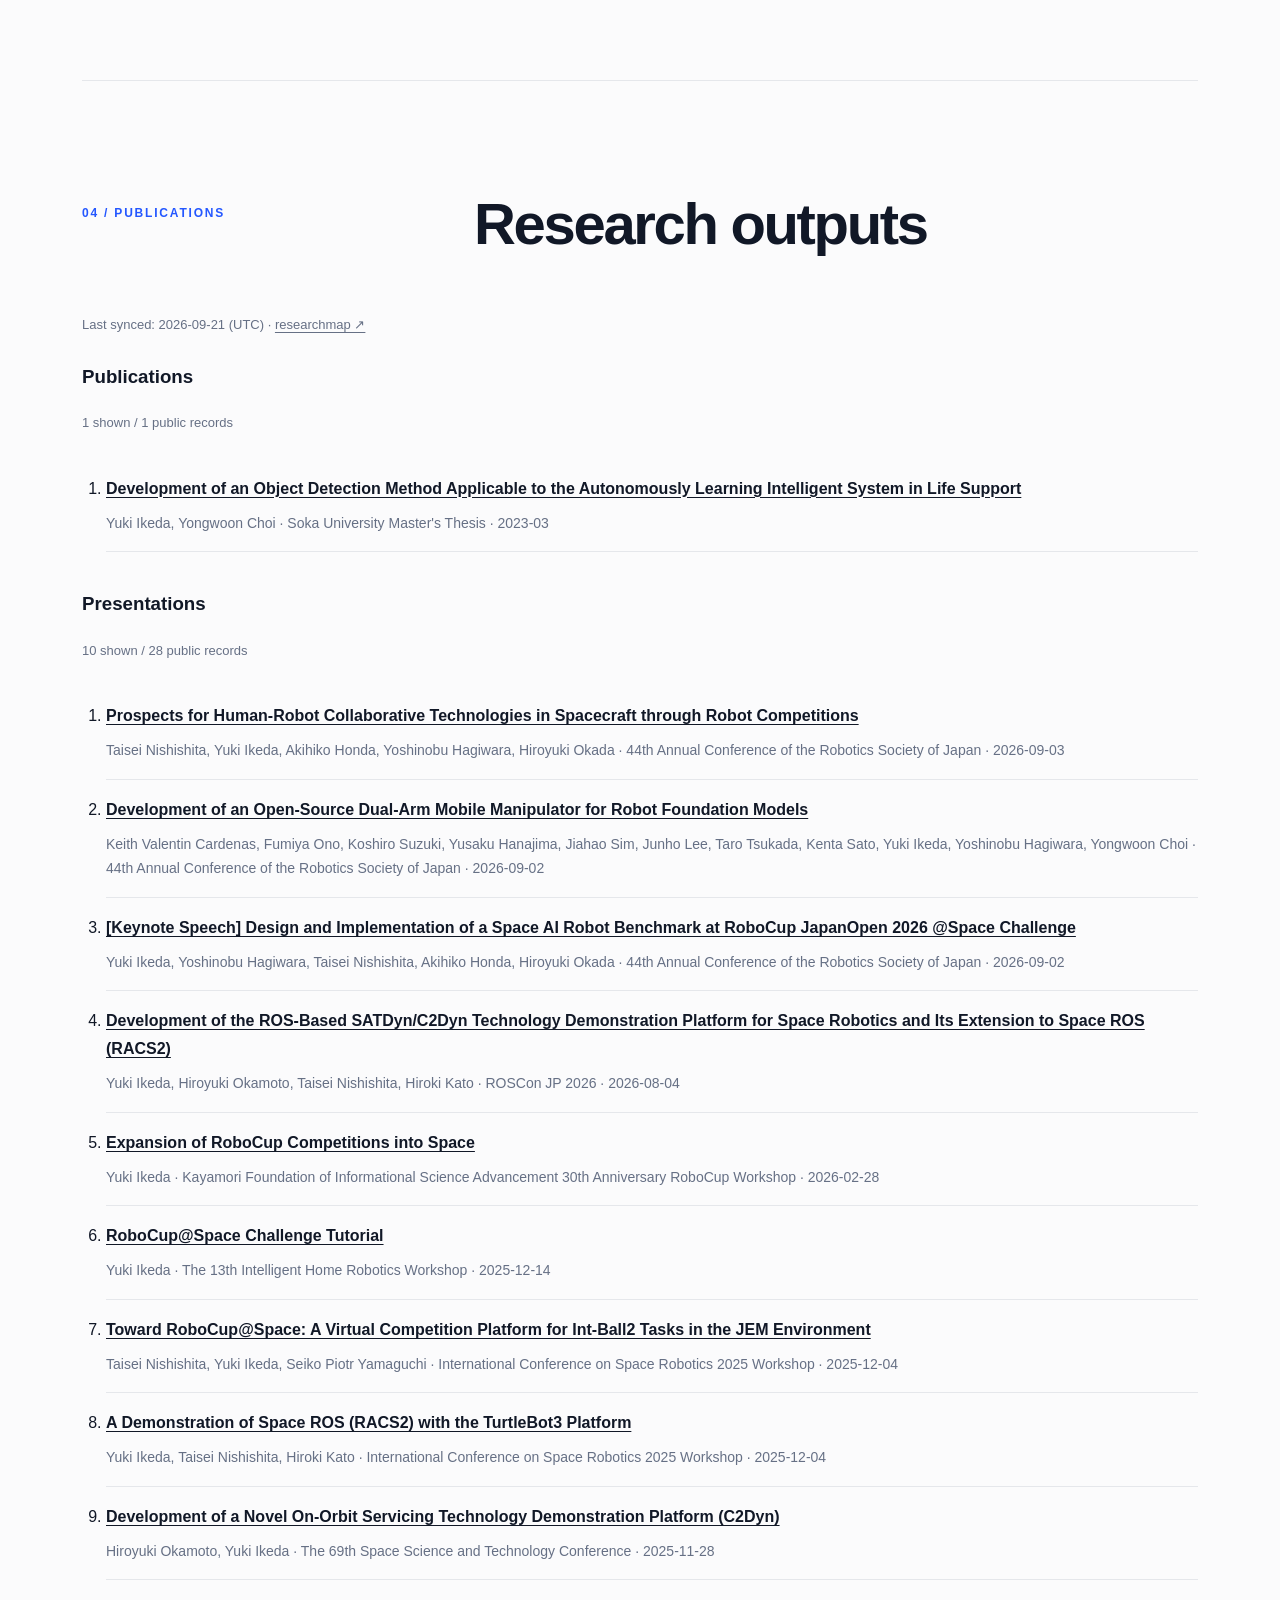
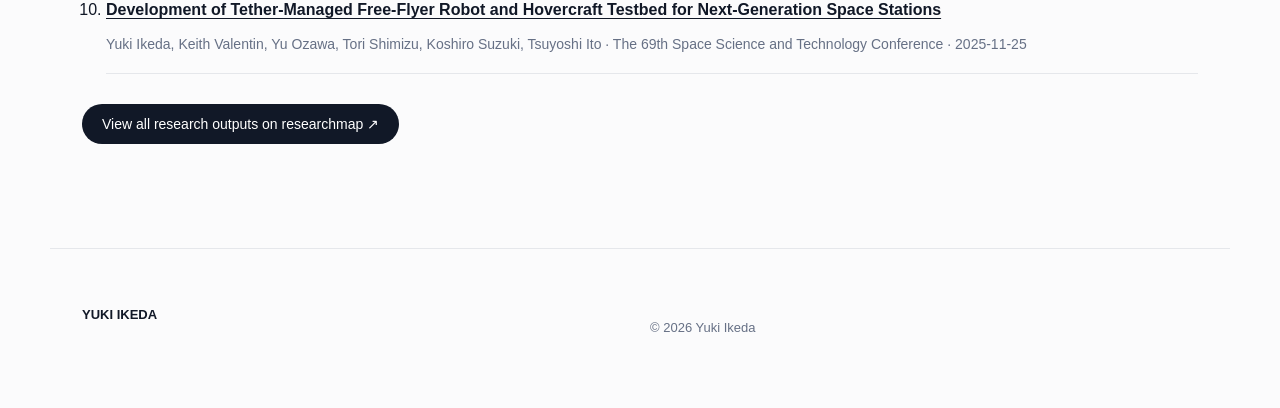
==== commit 80e5dde2: "Add files via upload" ====
--- a/en/index.html
+++ b/en/index.html
@@ -16,10 +16,9 @@
       <div class="rightnav">
         <nav>
           <a href="#about">About</a>
-          <a href="#research">Research</a>
+          <a href="#career">Career</a>
           <a href="#projects">Projects</a>
           <a href="#publications">Publications</a>
-          <a href="#career">Career</a>
         </nav>
         <a class="lang" href="../" aria-label="日本語に切り替え">JA</a>
       </div>
@@ -28,61 +27,60 @@
 
       <!-- トップ：氏名・研究テーマとプロフィール写真 -->
       <section class="hero">
-        <div class="hero-copy">
+        <div class="hero-identity">
           <p class="eyebrow">RESEARCHER · ROBOTICS ENGINEER</p>
           <h1>Yuki Ikeda</h1>
+        </div>
+        <div class="hero-portrait">
+          <img src="../img/ikeda_yuki.jpg" alt="Yuki Ikeda" width="1921" height="1920" fetchpriority="high" decoding="async">
+        </div>
+        <div class="hero-details">
           <p class="hero-theme">Space × AI × Robotics</p>
           <p class="lead">Developing robotic systems that autonomously perceive,<br>make decisions, and act in space environments.</p>
-          <div class="actions">
-            <a class="primary" href="#research">Explore research</a>
-          </div>
 
           <!-- 白いアイコンを濃色背景に配置したプロフィールリンク -->
           <ul class="profile-links" aria-label="Social and research profiles">
             <li>
-              <a href="https://twitter.com/YukiIkeda0810" aria-label="X" title="X">
+              <a href="https://twitter.com/YukiIkeda0810" aria-label="X" title="X" target="_blank" rel="noopener noreferrer">
                 <img src="../icon/x.png" alt="" width="48" height="48" decoding="async">
               </a>
             </li>
             <li>
-              <a href="https://www.instagram.com/yuki.amazing/" aria-label="Instagram" title="Instagram">
+              <a href="https://www.instagram.com/yuki.amazing/" aria-label="Instagram" title="Instagram" target="_blank" rel="noopener noreferrer">
                 <img src="../icon/instagram.png" alt="" width="48" height="48" decoding="async">
               </a>
             </li>
             <li>
-              <a href="https://www.facebook.com/profile.php?id=100005234762869" aria-label="Facebook" title="Facebook">
+              <a href="https://www.facebook.com/profile.php?id=100005234762869" aria-label="Facebook" title="Facebook" target="_blank" rel="noopener noreferrer">
                 <img src="../icon/facebook.png" alt="" width="48" height="48" decoding="async">
               </a>
             </li>
             <li>
-              <a href="https://www.linkedin.com/in/%E5%8B%87%E8%BC%9D-yuki-%E6%B1%A0%E7%94%B0-ikeda-73440b222/" aria-label="LinkedIn" title="LinkedIn">
+              <a href="https://www.linkedin.com/in/%E5%8B%87%E8%BC%9D-yuki-%E6%B1%A0%E7%94%B0-ikeda-73440b222/" aria-label="LinkedIn" title="LinkedIn" target="_blank" rel="noopener noreferrer">
                 <img src="../icon/linkedin.png" alt="" width="48" height="48" decoding="async">
               </a>
             </li>
             <li>
-              <a href="https://qiita.com/YukiIkeda_robot" aria-label="Qiita" title="Qiita">
+              <a href="https://qiita.com/YukiIkeda_robot" aria-label="Qiita" title="Qiita" target="_blank" rel="noopener noreferrer">
                 <img src="../icon/qiita.png" alt="" width="48" height="48" decoding="async">
               </a>
             </li>
             <li>
-              <a href="https://github.com/Yuki-Ikeda0810" aria-label="GitHub" title="GitHub">
+              <a href="https://github.com/Yuki-Ikeda0810" aria-label="GitHub" title="GitHub" target="_blank" rel="noopener noreferrer">
                 <img src="../icon/github.png" alt="" width="48" height="48" decoding="async">
               </a>
             </li>
             <li>
-              <a href="https://orcid.org/0009-0006-9242-6499" aria-label="ORCID" title="ORCID">
+              <a href="https://orcid.org/0009-0006-9242-6499" aria-label="ORCID" title="ORCID" target="_blank" rel="noopener noreferrer">
                 <img src="../icon/orcid.png" alt="" width="48" height="48" decoding="async">
               </a>
             </li>
             <li>
-              <a href="https://researchmap.jp/yukiikeda" aria-label="researchmap" title="researchmap">
+              <a href="https://researchmap.jp/yukiikeda" aria-label="researchmap" title="researchmap" target="_blank" rel="noopener noreferrer">
                 <img src="../icon/reseachmap.png" alt="" width="48" height="48" decoding="async">
               </a>
             </li>
           </ul>
-        </div>
-        <div class="hero-portrait">
-          <img src="../img/ikeda_yuki.jpg" alt="Yuki Ikeda" width="1921" height="1920" fetchpriority="high" decoding="async">
         </div>
       </section>
 
@@ -98,190 +96,11 @@
         </div>
       </section>
 
-      <!-- 研究分野 -->
-      <section id="research">
-        <div class="section-title">
-          <p>02 / RESEARCH</p>
-          <h2>Research interests</h2>
-        </div>
-        <div class="grid research">
-          <article>
-            <b>01</b>
-            <h3>Space Robotics</h3>
-            <p>Autonomous robotic systems for crewed and uncrewed space operations.</p>
-          </article>
-          <article>
-            <b>02</b>
-            <h3>Robot Learning</h3>
-            <p>Intelligent robots that acquire and develop capabilities through interaction with people and their environment.</p>
-          </article>
-          <article>
-            <b>03</b>
-            <h3>Autonomous Robotics</h3>
-            <p>Autonomous robotics technologies integrating perception, planning, control, and learning.</p>
-          </article>
-          <article>
-            <b>04</b>
-            <h3>Human–Robot Interaction</h3>
-            <p>Natural communication and collaboration between humans and robots.</p>
-          </article>
-        </div>
-      </section>
-
-      <!-- 開発組織ごとのプロジェクト -->
-      <section id="projects">
-        <div class="section-title">
-          <p>03 / PROJECTS</p>
-          <h2>Selected projects</h2>
-        </div>
-
-        <!-- JAXA -->
-        <div class="project-group" aria-labelledby="jaxa-title">
-          <div class="organization-header">
-            <h3 class="organization-heading" id="jaxa-title">JAXA</h3>
-            <p class="organization-period">2023–Present</p>
-          </div>
-          <div class="grid projects">
-            <article>
-              <div class="visual project-image">
-                <img src="../img/crd2.png" alt="CRD2 (Commercial Debris Removal Demonstration)" width="3478" height="1957" loading="lazy" decoding="async">
-              </div>
-              <p class="tag">DEBRIS REMOVAL</p>
-              <h4>CRD2 (Commercial Debris Removal Demonstration)</h4>
-              <p>Research and development related to the Commercial Debris Removal Demonstration (CRD2).</p>
-            </article>
-            <article>
-              <div class="visual project-image">
-                <img src="../img/satdyn_c2dyn.png" alt="SATDyn / C2Dyn" width="4400" height="2475" loading="lazy" decoding="async">
-              </div>
-              <p class="tag">SIMULATION &amp; DYNAMICS</p>
-              <h4>SATDyn / C2Dyn</h4>
-              <p>Research and development related to SATDyn and C2Dyn simulation and experimental systems for space robotics.</p>
-            </article>
-            <article>
-              <div class="visual project-image">
-                <img src="../img/space_ros.png" alt="Space ROS" width="3270" height="1839" loading="lazy" decoding="async">
-              </div>
-              <p class="tag">ROBOT SOFTWARE</p>
-              <h4>Space ROS</h4>
-              <p>Research and development related to Space ROS for space robotics.</p>
-            </article>
-            <article>
-              <div class="visual project-image">
-                <img src="../img/robocup_space.png" alt="RoboCup@Space" width="4400" height="2475" loading="lazy" decoding="async">
-              </div>
-              <p class="tag">ROBOT COMPETITION</p>
-              <h4>RoboCup@Space</h4>
-              <p>A space-robotics competition and benchmark connecting terrestrial AI and robotics research with future orbital robotic operations.</p>
-            </article>
-          </div>
-        </div>
-
-        <!-- SpaceData Inc. -->
-        <div class="project-group" aria-labelledby="spacedata-title">
-          <div class="organization-header">
-            <h3 class="organization-heading" id="spacedata-title">SpaceData Inc.</h3>
-            <p class="organization-period">2024–2026</p>
-          </div>
-          <div class="grid projects">
-            <article>
-              <div class="visual project-image">
-                <img src="../img/bot_q.png" alt="Q" width="561" height="548" loading="lazy" decoding="async">
-              </div>
-              <p class="tag">FREE-FLYING ROBOT</p>
-              <h4>Q — Intra-station Robot</h4>
-              <p>Q is an AI-powered autonomous robot for use inside space stations. It flies freely through the cabin using built-in propellers. It was developed to support astronauts by reducing their workload and lowering the operational costs of their activities.</p>
-            </article>
-            <article>
-              <div class="visual project-image">
-                <img src="../img/ib2_digitaltwin.jpg" alt="Int-Ball2 Digital Twin" width="1920" height="1080" loading="lazy" decoding="async">
-              </div>
-              <p class="tag">DIGITAL TWIN</p>
-              <h4>Int-Ball2 Digital Twin</h4>
-              <p>An in-orbit demonstration using JAXA’s Int-Ball2 was conducted to develop the digital twin technology needed for Q. The robot’s motion aboard the ISS (left) was compared with its motion in the simulator (right) as part of this demonstration.</p>
-            </article>
-          </div>
-        </div>
-
-        <!-- SOBITS (Soka University) -->
-        <div class="project-group" aria-labelledby="sobits-title">
-          <div class="organization-header">
-            <h3 class="organization-heading" id="sobits-title">SOBITS (Soka University)</h3>
-            <p class="organization-period">2017–2023</p>
-          </div>
-          <div class="grid projects sobits-projects">
-            <article>
-              <div class="visual project-image">
-                <img src="../img/sobit_edu.png" alt="SOBIT EDU" width="540" height="780" loading="lazy" decoding="async">
-              </div>
-              <p class="tag">SOBITS / SOKA UNIVERSITY</p>
-              <h4>SOBIT EDU</h4>
-              <p>SOBIT EDU is an AI-powered autonomous service robot. It combines object recognition and manipulation with autonomous navigation and natural communication, bringing together fundamental capabilities for helping people in their everyday lives.</p>
-            </article>
-            <article>
-              <div class="visual project-image">
-                <img src="../img/sobit_mini.png" alt="SOBIT MINI" width="540" height="780" loading="lazy" decoding="async">
-              </div>
-              <p class="tag">SOBITS / SOKA UNIVERSITY</p>
-              <h4>SOBIT MINI</h4>
-              <p>SOBIT MINI is an AI-powered autonomous service robot. Developed for everyday assistance and an approachable appearance, it features carefully designed head and body shapes, along with expressive behaviors such as blinking.</p>
-            </article>
-            <article>
-              <div class="visual project-image">
-                <img src="../img/sobit_pro.png" alt="SOBIT PRO" width="540" height="780" loading="lazy" decoding="async">
-              </div>
-              <p class="tag">SOBITS / SOKA UNIVERSITY</p>
-              <h4>SOBIT PRO</h4>
-              <p>SOBIT PRO is an AI-powered autonomous service robot. Addressing limitations of EDU and MINI, it combines omnidirectional mobility and an expanded grasping range with a gripper-mounted RGB-D camera for improved perception.</p>
-            </article>
-            <article>
-              <div class="visual project-image">
-                <img src="../img/soby.png" alt="SOBY" width="540" height="780" loading="lazy" decoding="async">
-              </div>
-              <p class="tag">SOBITS / SOKA UNIVERSITY</p>
-              <h4>SOBY</h4>
-              <p>SOBY is an AI-powered autonomous robot with two legs and two wheels. Its charming design explores how simply being nearby, even without performing tasks, can offer companionship and help robots support people.</p>
-            </article>
-          </div>
-        </div>
-      </section>
-
-      <!-- 研究業績 -->
-      <section id="publications">
-        <div class="section-title">
-          <p>04 / PUBLICATIONS</p>
-          <h2>Research outputs</h2>
-        </div>
-        <!-- researchmap:publications:start -->
-        <p class="sync-note">Last synced: 2026-09-21 (UTC) · <a href="https://researchmap.jp/yukiikeda">researchmap ↗</a></p>
-        <h3>Publications</h3>
-        <p class="sync-note">1 shown / 1 public records</p>
-        <ol class="publication-list">
-        <li><a href="https://researchmap.jp/yukiikeda/published_papers/45884820">Development of an Object Detection Method Applicable to the Autonomously Learning Intelligent System in Life Support</a><p>Yuki Ikeda, Yongwoon Choi · Soka University Master&#x27;s Thesis · 2023-03</p></li>
-        </ol>
-        <h3>Presentations</h3>
-        <p class="sync-note">10 shown / 28 public records</p>
-        <ol class="publication-list">
-        <li><a href="https://researchmap.jp/yukiikeda/presentations/54892330">Prospects for Human-Robot Collaborative Technologies in Spacecraft through Robot Competitions</a><p>Taisei Nishishita, Yuki Ikeda, Akihiko Honda, Yoshinobu Hagiwara, Hiroyuki Okada · 44th Annual Conference of the Robotics Society of Japan · 2026-09-03</p></li>
-        <li><a href="https://researchmap.jp/yukiikeda/presentations/54892338">Development of an Open-Source Dual-Arm Mobile Manipulator for Robot Foundation Models</a><p>Keith Valentin Cardenas, Fumiya Ono, Koshiro Suzuki, Yusaku Hanajima, Jiahao Sim, Junho Lee, Taro Tsukada, Kenta Sato, Yuki Ikeda, Yoshinobu Hagiwara, Yongwoon Choi · 44th Annual Conference of the Robotics Society of Japan · 2026-09-02</p></li>
-        <li><a href="https://researchmap.jp/yukiikeda/presentations/54892323">[Keynote Speech] Design and Implementation of a Space AI Robot Benchmark at RoboCup JapanOpen 2026 @Space Challenge</a><p>Yuki Ikeda, Yoshinobu Hagiwara, Taisei Nishishita, Akihiko Honda, Hiroyuki Okada · 44th Annual Conference of the Robotics Society of Japan · 2026-09-02</p></li>
-        <li><a href="https://researchmap.jp/yukiikeda/presentations/54581089">Development of the ROS-Based SATDyn/C2Dyn Technology Demonstration Platform for Space Robotics and Its Extension to Space ROS (RACS2)</a><p>Yuki Ikeda, Hiroyuki Okamoto, Taisei Nishishita, Hiroki Kato · ROSCon JP 2026 · 2026-08-04</p></li>
-        <li><a href="https://researchmap.jp/yukiikeda/presentations/54892416">Expansion of RoboCup Competitions into Space</a><p>Yuki Ikeda · Kayamori Foundation of Informational Science Advancement 30th Anniversary RoboCup Workshop · 2026-02-28</p></li>
-        <li><a href="https://researchmap.jp/yukiikeda/presentations/51863394">RoboCup@Space Challenge Tutorial</a><p>Yuki Ikeda · The 13th Intelligent Home Robotics Workshop · 2025-12-14</p></li>
-        <li><a href="https://researchmap.jp/yukiikeda/presentations/51863377">Toward RoboCup@Space: A Virtual Competition Platform for Int-Ball2 Tasks in the JEM Environment</a><p>Taisei Nishishita, Yuki Ikeda, Seiko Piotr Yamaguchi · International Conference on Space Robotics 2025 Workshop · 2025-12-04</p></li>
-        <li><a href="https://researchmap.jp/yukiikeda/presentations/51863329">A Demonstration of Space ROS (RACS2) with the TurtleBot3 Platform</a><p>Yuki Ikeda, Taisei Nishishita, Hiroki Kato · International Conference on Space Robotics 2025 Workshop · 2025-12-04</p></li>
-        <li><a href="https://researchmap.jp/yukiikeda/presentations/51863306">Development of a Novel On-Orbit Servicing Technology Demonstration Platform (C2Dyn)</a><p>Hiroyuki Okamoto, Yuki Ikeda · The 69th Space Science and Technology Conference · 2025-11-28</p></li>
-        <li><a href="https://researchmap.jp/yukiikeda/presentations/51864378">Development of Tether-Managed Free-Flyer Robot and Hovercraft Testbed for Next-Generation Space Stations</a><p>Yuki Ikeda, Keith Valentin, Yu Ozawa, Tori Shimizu, Koshiro Suzuki, Tsuyoshi Ito · The 69th Space Science and Technology Conference · 2025-11-25</p></li>
-        </ol>
-        <a class="primary" href="https://researchmap.jp/yukiikeda">View all research outputs on researchmap ↗</a>
-        <!-- researchmap:publications:end -->
-      </section>
-
       <!-- researchmapの公開情報から自動生成 -->
       <section id="career">
         <!-- researchmap:career:start -->
-        <div class="section-title"><p>05 / CAREER</p><h2>Affiliations &amp; experience</h2></div>
-        <p class="sync-note">Last synced: 2026-09-21 (UTC) · <a href="https://researchmap.jp/yukiikeda">researchmap ↗</a></p>
+        <div class="section-title"><p>02 / CAREER</p><h2>Affiliations &amp; experience</h2></div>
+        <p class="sync-note">Last synced: 2026-09-21 (UTC) · <a href="https://researchmap.jp/yukiikeda" target="_blank" rel="noopener noreferrer">researchmap ↗</a></p>
         <h3>Current affiliations</h3>
         <ul class="affiliation-list">
         <li>JAXA (Japan Aerospace Exploration Agency) / Research and Development Directorate</li>
@@ -299,12 +118,208 @@
         <!-- researchmap:career:end -->
       </section>
 
+      <!-- 開発組織ごとのプロジェクト -->
+      <section id="projects">
+        <div class="section-title">
+          <p>03 / PROJECTS</p>
+          <h2>Selected projects</h2>
+        </div>
+
+        <!-- JAXA -->
+        <div class="project-group" aria-labelledby="jaxa-title">
+          <div class="organization-header">
+            <div class="organization-name">
+              <h3 class="organization-heading" id="jaxa-title">JAXA</h3>
+              <div class="organization-links">
+                <a class="organization-link" href="https://www.jaxa.jp/" target="_blank" rel="noopener noreferrer">Japan Aerospace Exploration Agency (JAXA) ↗</a>
+              </div>
+            </div>
+            <p class="organization-period">2023–Present</p>
+          </div>
+          <div class="grid projects">
+            <article>
+              <div class="visual project-image">
+                <img src="../img/crd2.png" alt="CRD2 (Commercial Debris Removal Demonstration)" width="3478" height="1957" loading="lazy" decoding="async">
+              </div>
+              <p class="tag">DEBRIS REMOVAL</p>
+              <h4>CRD2 (Commercial Debris Removal Demonstration)</h4>
+              <p>Research and development related to the Commercial Debris Removal Demonstration (CRD2).</p>
+            </article>
+            <article>
+              <div class="visual project-image">
+                <img src="../img/satdyn_c2dyn.png" alt="SATDyn / C2Dyn" width="4400" height="2475" loading="lazy" decoding="async">
+              </div>
+              <p class="tag">SIMULATION &amp; DYNAMICS</p>
+              <h4>SATDyn / C2Dyn</h4>
+              <p>Research and development related to SATDyn and C2Dyn simulation and experimental systems for space robotics.</p>
+            </article>
+            <article>
+              <div class="visual project-image">
+                <img src="../img/space_ros.png" alt="Space ROS" width="3270" height="1839" loading="lazy" decoding="async">
+              </div>
+              <p class="tag">ROBOT SOFTWARE</p>
+              <h4>Space ROS</h4>
+              <p>Research and development related to Space ROS for space robotics.</p>
+            </article>
+            <article>
+              <div class="visual project-image">
+                <img src="../img/robocup_space.png" alt="RoboCup@Space" width="4400" height="2475" loading="lazy" decoding="async">
+              </div>
+              <p class="tag">ROBOT COMPETITION</p>
+              <h4>RoboCup@Space</h4>
+              <p>A space-robotics competition and benchmark connecting terrestrial AI and robotics research with future orbital robotic operations.</p>
+            </article>
+          </div>
+        </div>
+
+        <!-- FromEARTH Inc. -->
+        <div class="project-group" aria-labelledby="fromearth-title">
+          <div class="organization-header">
+            <div class="organization-name">
+              <h3 class="organization-heading" id="fromearth-title">FromEARTH Inc.</h3>
+              <div class="organization-links">
+                <a class="organization-link" href="https://www.fe-robotics.com/" target="_blank" rel="noopener noreferrer">FromEARTH Inc. ↗</a>
+              </div>
+            </div>
+            <p class="organization-period">2026–Present</p>
+          </div>
+          <div class="grid projects projects-single">
+            <article>
+              <!-- 同じロボットの2枚の画像 -->
+              <div class="project-gallery">
+                <div class="visual project-image">
+                  <img src="../img/bot_fe_01.png" alt="FromEARTH Inc. intra-station robot (view 1)" width="1254" height="1254" loading="lazy" decoding="async">
+                </div>
+                <div class="visual project-image">
+                  <img src="../img/bot_fe_02.png" alt="FromEARTH Inc. intra-station robot (view 2)" width="4352" height="2445" loading="lazy" decoding="async">
+                </div>
+              </div>
+              <p class="tag">SPACE ROBOTICS</p>
+              <h4>Intra-station Robot</h4>
+              <p>Development of a robot for use inside space stations at FromEARTH Inc.</p>
+            </article>
+          </div>
+        </div>
+
+        <!-- SpaceData Inc. -->
+        <div class="project-group" aria-labelledby="spacedata-title">
+          <div class="organization-header">
+            <div class="organization-name">
+              <h3 class="organization-heading" id="spacedata-title">SpaceData Inc.</h3>
+              <div class="organization-links">
+                <a class="organization-link" href="https://spacedata.jp/" target="_blank" rel="noopener noreferrer">SpaceData Inc. ↗</a>
+                <a class="organization-link" href="https://spacedata.jp/business/space-robot" target="_blank" rel="noopener noreferrer">Space Robot OS ↗</a>
+              </div>
+            </div>
+            <p class="organization-period">2024–2026</p>
+          </div>
+          <div class="grid projects">
+            <article>
+              <div class="visual project-image">
+                <img src="../img/bot_q.png" alt="Q" width="561" height="548" loading="lazy" decoding="async">
+              </div>
+              <p class="tag">FREE-FLYING ROBOT</p>
+              <h4>Q — Intra-station Robot</h4>
+              <p>Q is an AI-powered autonomous robot for use inside space stations. It flies freely through the cabin using built-in propellers. It was developed to support astronauts by reducing their workload and lowering the operational costs of their activities.</p>
+            </article>
+            <article>
+              <div class="visual project-image">
+                <img src="../img/ib2_digitaltwin.jpg" alt="Int-Ball2 Digital Twin" width="1920" height="1080" loading="lazy" decoding="async">
+              </div>
+              <p class="tag">DIGITAL TWIN</p>
+              <h4>Int-Ball2 Digital Twin</h4>
+              <p>An in-orbit demonstration using JAXA’s Int-Ball2 was conducted to develop the digital twin technology needed for Q. The robot’s motion aboard the ISS (left) was compared with its motion in the simulator (right) as part of this demonstration.</p>
+            </article>
+          </div>
+        </div>
+
+        <!-- SOBITS (Soka University) -->
+        <div class="project-group" aria-labelledby="sobits-title">
+          <div class="organization-header">
+            <div class="organization-name">
+              <h3 class="organization-heading" id="sobits-title">SOBITS (Soka University)</h3>
+              <div class="organization-links">
+                <a class="organization-link" href="https://www.soka.ac.jp/" target="_blank" rel="noopener noreferrer">Soka University ↗</a>
+                <a class="organization-link" href="https://ciros-soka.github.io/" target="_blank" rel="noopener noreferrer">CIROS ↗</a>
+                <a class="organization-link" href="https://home.soka.ac.jp/~teamsobits/" target="_blank" rel="noopener noreferrer">SOBITS ↗</a>
+              </div>
+            </div>
+            <p class="organization-period">2017–2023</p>
+          </div>
+          <div class="grid projects sobits-projects">
+            <article>
+              <div class="visual project-image">
+                <img src="../img/sobit_edu.png" alt="SOBIT EDU" width="540" height="780" loading="lazy" decoding="async">
+              </div>
+              <p class="tag">SOBITS / SOKA UNIVERSITY</p>
+              <h4>SOBIT EDU</h4>
+              <p>SOBIT EDU is an AI-powered autonomous service robot. It combines object recognition and manipulation with autonomous navigation and natural communication, bringing together fundamental capabilities for helping people in their everyday lives.</p>
+            </article>
+            <article>
+              <div class="visual project-image">
+                <img src="../img/sobit_mini.png" alt="SOBIT MINI" width="540" height="780" loading="lazy" decoding="async">
+              </div>
+              <p class="tag">SOBITS / SOKA UNIVERSITY</p>
+              <h4>SOBIT MINI</h4>
+              <p>SOBIT MINI is an AI-powered autonomous service robot. Developed for everyday assistance and an approachable appearance, it features carefully designed head and body shapes, along with expressive behaviors such as blinking.</p>
+            </article>
+            <article>
+              <div class="visual project-image">
+                <img src="../img/sobit_pro.png" alt="SOBIT PRO" width="540" height="780" loading="lazy" decoding="async">
+              </div>
+              <p class="tag">SOBITS / SOKA UNIVERSITY</p>
+              <h4>SOBIT PRO</h4>
+              <p>SOBIT PRO is an AI-powered autonomous service robot. Addressing limitations of EDU and MINI, it combines omnidirectional mobility and an expanded grasping range with a gripper-mounted RGB-D camera for improved perception.</p>
+            </article>
+            <article>
+              <div class="visual project-image">
+                <img src="../img/soby.png" alt="SOBY" width="540" height="780" loading="lazy" decoding="async">
+              </div>
+              <p class="tag">SOBITS / SOKA UNIVERSITY</p>
+              <h4>SOBY</h4>
+              <p>SOBY is an AI-powered autonomous robot with two legs and two wheels. Its charming design explores how simply being nearby, even without performing tasks, can offer companionship and help robots support people.</p>
+            </article>
+          </div>
+        </div>
+      </section>
+
+      <!-- 研究業績 -->
+      <section id="publications">
+        <div class="section-title">
+          <p>04 / PUBLICATIONS</p>
+          <h2>Research outputs</h2>
+        </div>
+        <!-- researchmap:publications:start -->
+        <p class="sync-note">Last synced: 2026-09-21 (UTC) · <a href="https://researchmap.jp/yukiikeda" target="_blank" rel="noopener noreferrer">researchmap ↗</a></p>
+        <h3>Publications</h3>
+        <p class="sync-note">1 shown / 1 public records</p>
+        <ol class="publication-list">
+        <li><a href="https://researchmap.jp/yukiikeda/published_papers/45884820" target="_blank" rel="noopener noreferrer">Development of an Object Detection Method Applicable to the Autonomously Learning Intelligent System in Life Support</a><p>Yuki Ikeda, Yongwoon Choi · Soka University Master&#x27;s Thesis · 2023-03</p></li>
+        </ol>
+        <h3>Presentations</h3>
+        <p class="sync-note">10 shown / 28 public records</p>
+        <ol class="publication-list">
+        <li><a href="https://researchmap.jp/yukiikeda/presentations/54892330" target="_blank" rel="noopener noreferrer">Prospects for Human-Robot Collaborative Technologies in Spacecraft through Robot Competitions</a><p>Taisei Nishishita, Yuki Ikeda, Akihiko Honda, Yoshinobu Hagiwara, Hiroyuki Okada · 44th Annual Conference of the Robotics Society of Japan · 2026-09-03</p></li>
+        <li><a href="https://researchmap.jp/yukiikeda/presentations/54892338" target="_blank" rel="noopener noreferrer">Development of an Open-Source Dual-Arm Mobile Manipulator for Robot Foundation Models</a><p>Keith Valentin Cardenas, Fumiya Ono, Koshiro Suzuki, Yusaku Hanajima, Jiahao Sim, Junho Lee, Taro Tsukada, Kenta Sato, Yuki Ikeda, Yoshinobu Hagiwara, Yongwoon Choi · 44th Annual Conference of the Robotics Society of Japan · 2026-09-02</p></li>
+        <li><a href="https://researchmap.jp/yukiikeda/presentations/54892323" target="_blank" rel="noopener noreferrer">[Keynote Speech] Design and Implementation of a Space AI Robot Benchmark at RoboCup JapanOpen 2026 @Space Challenge</a><p>Yuki Ikeda, Yoshinobu Hagiwara, Taisei Nishishita, Akihiko Honda, Hiroyuki Okada · 44th Annual Conference of the Robotics Society of Japan · 2026-09-02</p></li>
+        <li><a href="https://researchmap.jp/yukiikeda/presentations/54581089" target="_blank" rel="noopener noreferrer">Development of the ROS-Based SATDyn/C2Dyn Technology Demonstration Platform for Space Robotics and Its Extension to Space ROS (RACS2)</a><p>Yuki Ikeda, Hiroyuki Okamoto, Taisei Nishishita, Hiroki Kato · ROSCon JP 2026 · 2026-08-04</p></li>
+        <li><a href="https://researchmap.jp/yukiikeda/presentations/54892416" target="_blank" rel="noopener noreferrer">Expansion of RoboCup Competitions into Space</a><p>Yuki Ikeda · Kayamori Foundation of Informational Science Advancement 30th Anniversary RoboCup Workshop · 2026-02-28</p></li>
+        <li><a href="https://researchmap.jp/yukiikeda/presentations/51863394" target="_blank" rel="noopener noreferrer">RoboCup@Space Challenge Tutorial</a><p>Yuki Ikeda · The 13th Intelligent Home Robotics Workshop · 2025-12-14</p></li>
+        <li><a href="https://researchmap.jp/yukiikeda/presentations/51863377" target="_blank" rel="noopener noreferrer">Toward RoboCup@Space: A Virtual Competition Platform for Int-Ball2 Tasks in the JEM Environment</a><p>Taisei Nishishita, Yuki Ikeda, Seiko Piotr Yamaguchi · International Conference on Space Robotics 2025 Workshop · 2025-12-04</p></li>
+        <li><a href="https://researchmap.jp/yukiikeda/presentations/51863329" target="_blank" rel="noopener noreferrer">A Demonstration of Space ROS (RACS2) with the TurtleBot3 Platform</a><p>Yuki Ikeda, Taisei Nishishita, Hiroki Kato · International Conference on Space Robotics 2025 Workshop · 2025-12-04</p></li>
+        <li><a href="https://researchmap.jp/yukiikeda/presentations/51863306" target="_blank" rel="noopener noreferrer">Development of a Novel On-Orbit Servicing Technology Demonstration Platform (C2Dyn)</a><p>Hiroyuki Okamoto, Yuki Ikeda · The 69th Space Science and Technology Conference · 2025-11-28</p></li>
+        <li><a href="https://researchmap.jp/yukiikeda/presentations/51864378" target="_blank" rel="noopener noreferrer">Development of Tether-Managed Free-Flyer Robot and Hovercraft Testbed for Next-Generation Space Stations</a><p>Yuki Ikeda, Keith Valentin, Yu Ozawa, Tori Shimizu, Koshiro Suzuki, Tsuyoshi Ito · The 69th Space Science and Technology Conference · 2025-11-25</p></li>
+        </ol>
+        <a class="primary" href="https://researchmap.jp/yukiikeda" target="_blank" rel="noopener noreferrer">View all research outputs on researchmap ↗</a>
+        <!-- researchmap:publications:end -->
+      </section>
+
+
     </main>
 
     <!-- フッター -->
     <footer>
       <b>YUKI IKEDA</b>
-      <p>Space × AI × Robotics</p>
       <p>© 2026 Yuki Ikeda</p>
     </footer>
   </body>
--- a/assets/style.css
+++ b/assets/style.css
@@ -236,7 +236,7 @@
   padding-top: 55px;
   padding-bottom: 55px;
   display: grid;
-  grid-template-columns: 1fr 2fr 1fr;
+  grid-template-columns: 1fr 1fr;
   gap: 20px;
   color: var(--muted);
   font-size: 13px;
@@ -372,7 +372,7 @@
   gap: clamp(28px, 5vw, 64px);
 }
 
-.hero-copy {
+.hero-identity, .hero-details {
   min-width: 0;
 }
 
@@ -554,3 +554,91 @@
   font-weight: 600;
   overflow-wrap: anywhere;
 }
+
+/* HTMLの順序は氏名→写真→テーマ・リンク。PCでは写真を右側に配置。 */
+.hero {
+  grid-template-areas: "identity portrait" "details portrait";
+  row-gap: 0;
+}
+.hero-identity {
+  grid-area: identity;
+  align-self: end;
+}
+.hero-details {
+  grid-area: details;
+  align-self: start;
+}
+.hero-portrait {
+  grid-area: portrait;
+}
+
+/* FromEARTHの船内ロボットを2枚の画像で紹介。 */
+.project-gallery {
+  display: grid;
+  grid-template-columns: repeat(2, minmax(0, 1fr));
+  gap: 18px;
+  margin-bottom: 24px;
+}
+.project-gallery .project-image {
+  margin-bottom: 0;
+}
+@media (max-width: 760px) {
+  .hero {
+    grid-template-areas: "identity" "portrait" "details";
+    row-gap: 24px;
+  }
+  .hero-identity .hero-name-en {
+    margin-bottom: 0;
+  }
+  .hero-identity h1 {
+    margin-bottom: 12px;
+  }
+  .hero-details .lead br {
+    display: none;
+  }
+  .project-gallery {
+    grid-template-columns: 1fr;
+  }
+}
+
+/* 組織名から公式サイトへ移動。 */
+.organization-name {
+  display: flex;
+  align-items: baseline;
+  flex-wrap: wrap;
+  gap: 8px 16px;
+}
+.organization-link {
+  color: var(--muted);
+  font-size: 13px;
+  font-weight: 400;
+  white-space: nowrap;
+  text-decoration: underline;
+  text-underline-offset: 4px;
+}
+.organization-link:hover {
+  text-decoration-thickness: 2px;
+}
+.organization-link:focus-visible {
+  outline: 2px solid var(--accent);
+  outline-offset: 4px;
+}
+
+/* SOBITSの関連サイトを見出しの下にまとめる。 */
+.organization-links {
+  display: flex;
+  flex-wrap: wrap;
+  gap: 8px 18px;
+  flex-basis: 100%;
+}
+.organization-links .organization-link {
+  white-space: normal;
+}
+
+/* PCでは写真を少し上へ。スマートフォンの表示順序は維持。 */
+@media (min-width: 761px) {
+  .hero-portrait {
+    position: relative;
+    top: -48px;
+  }
+}
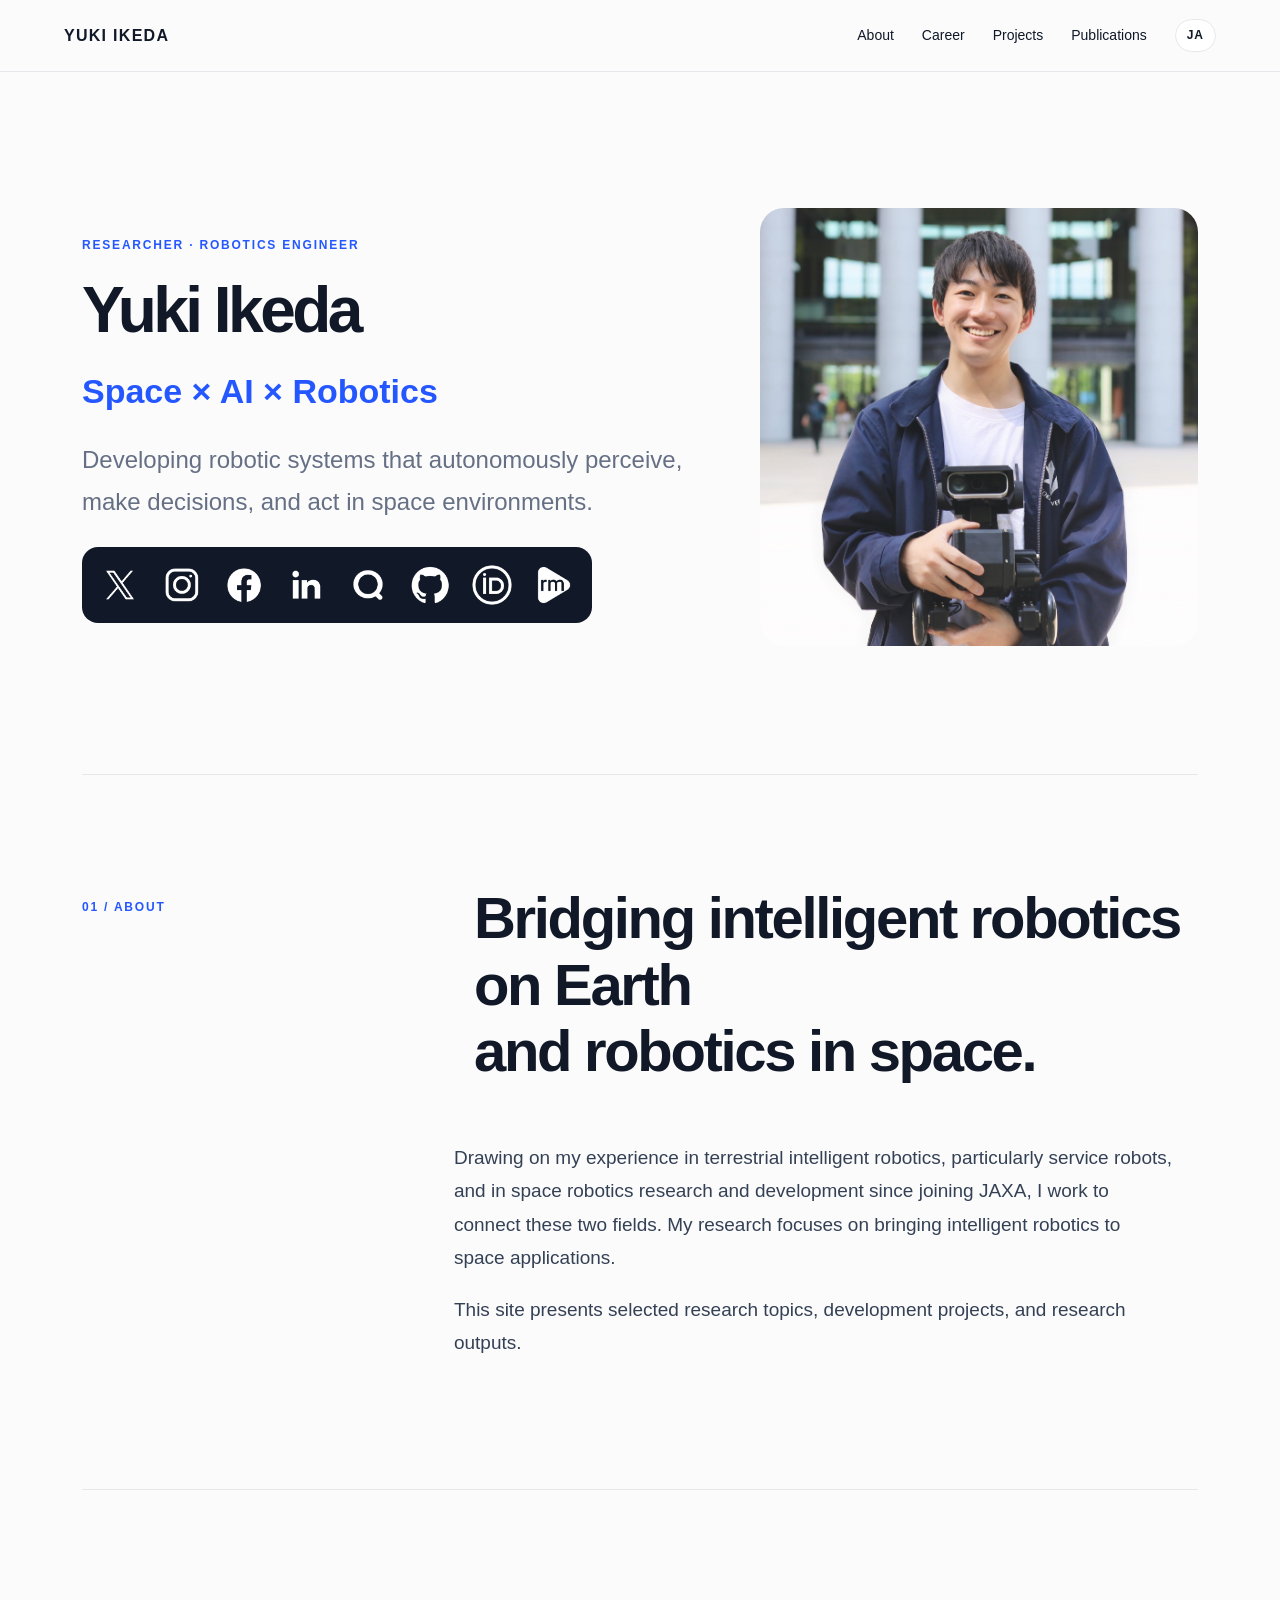
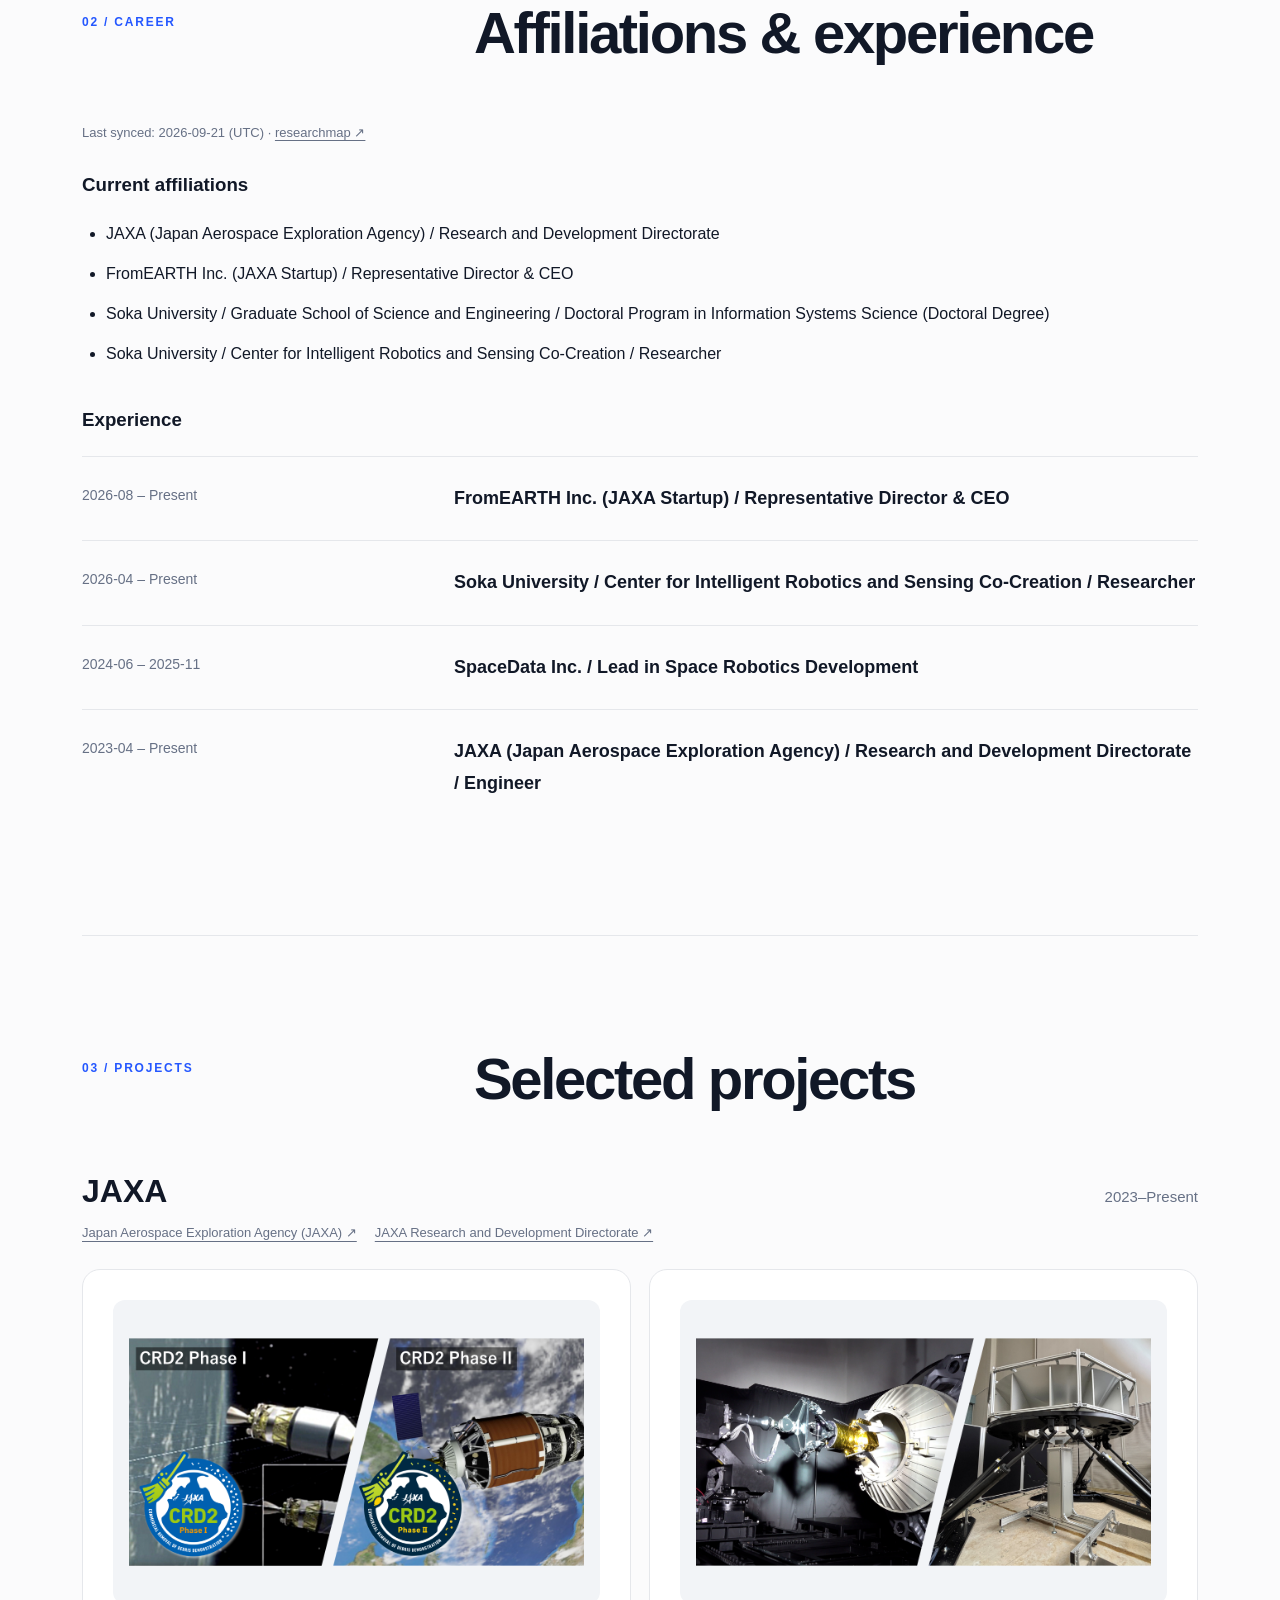
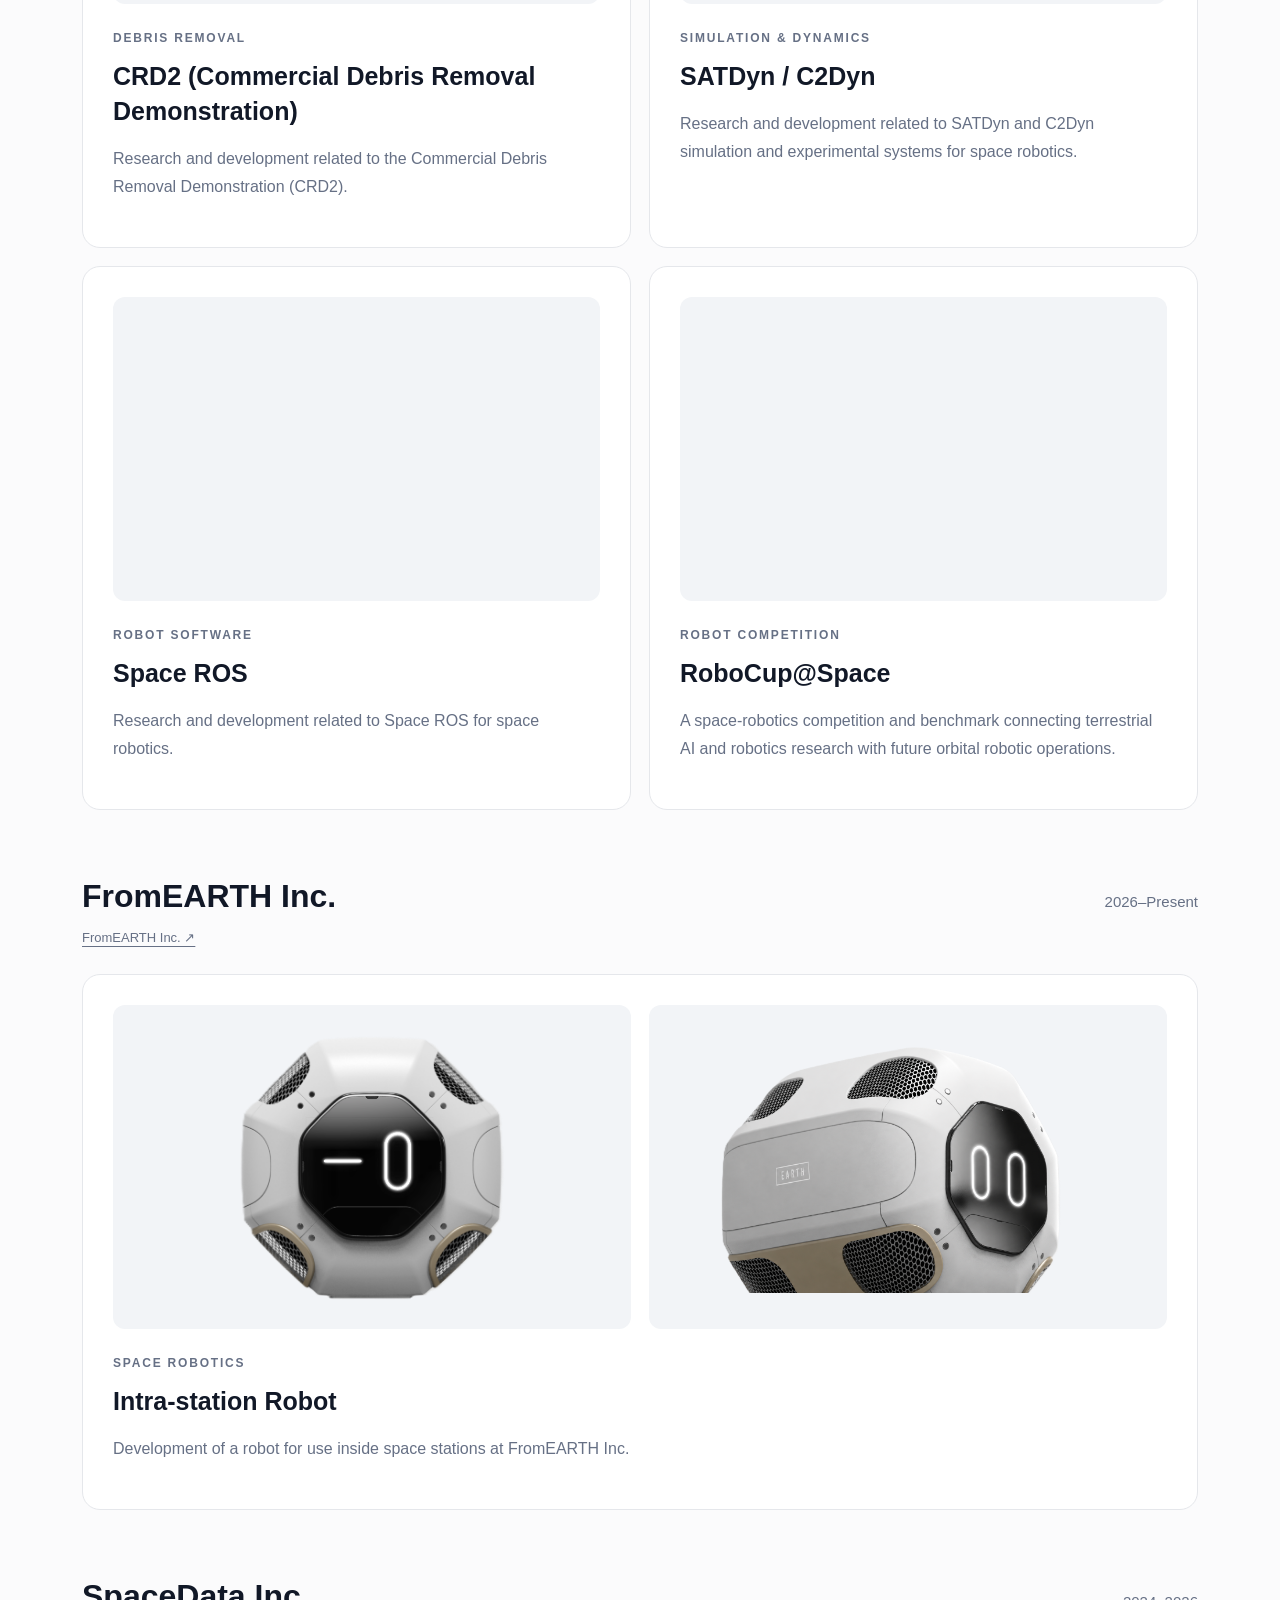
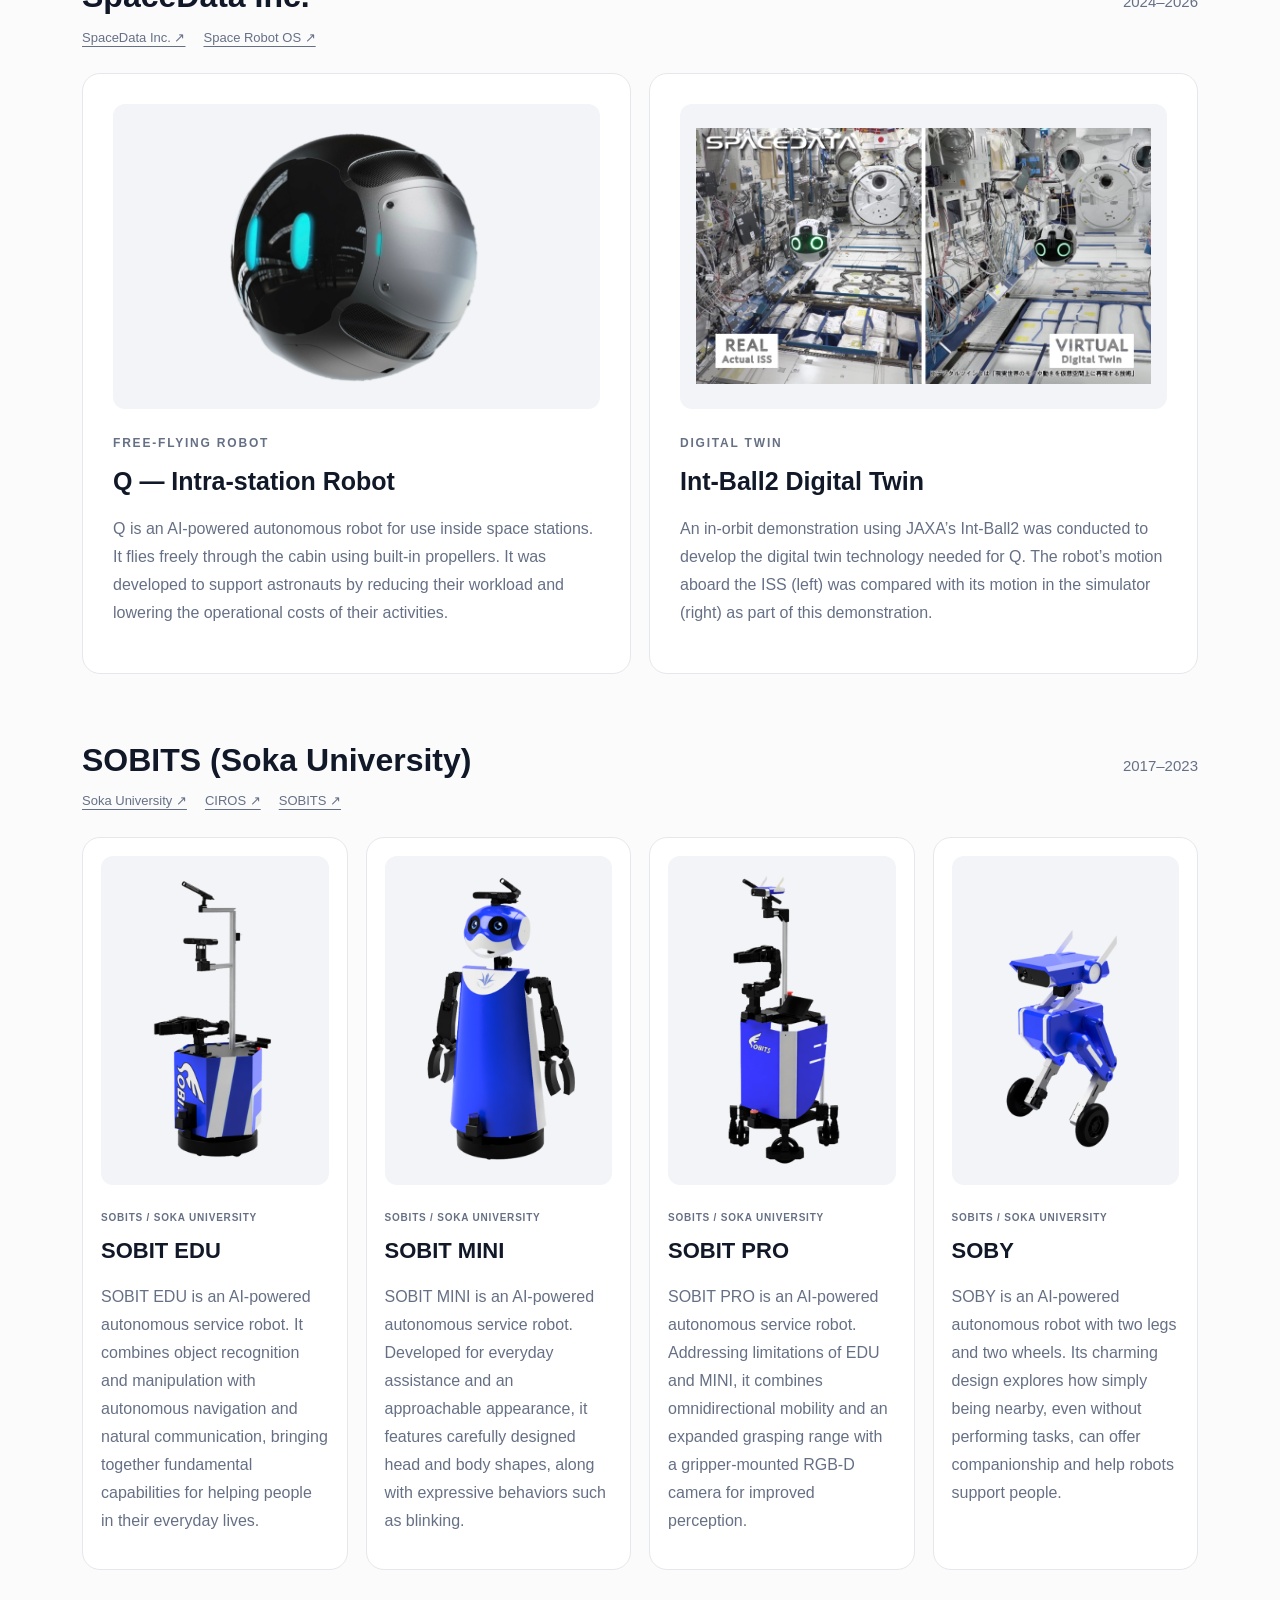
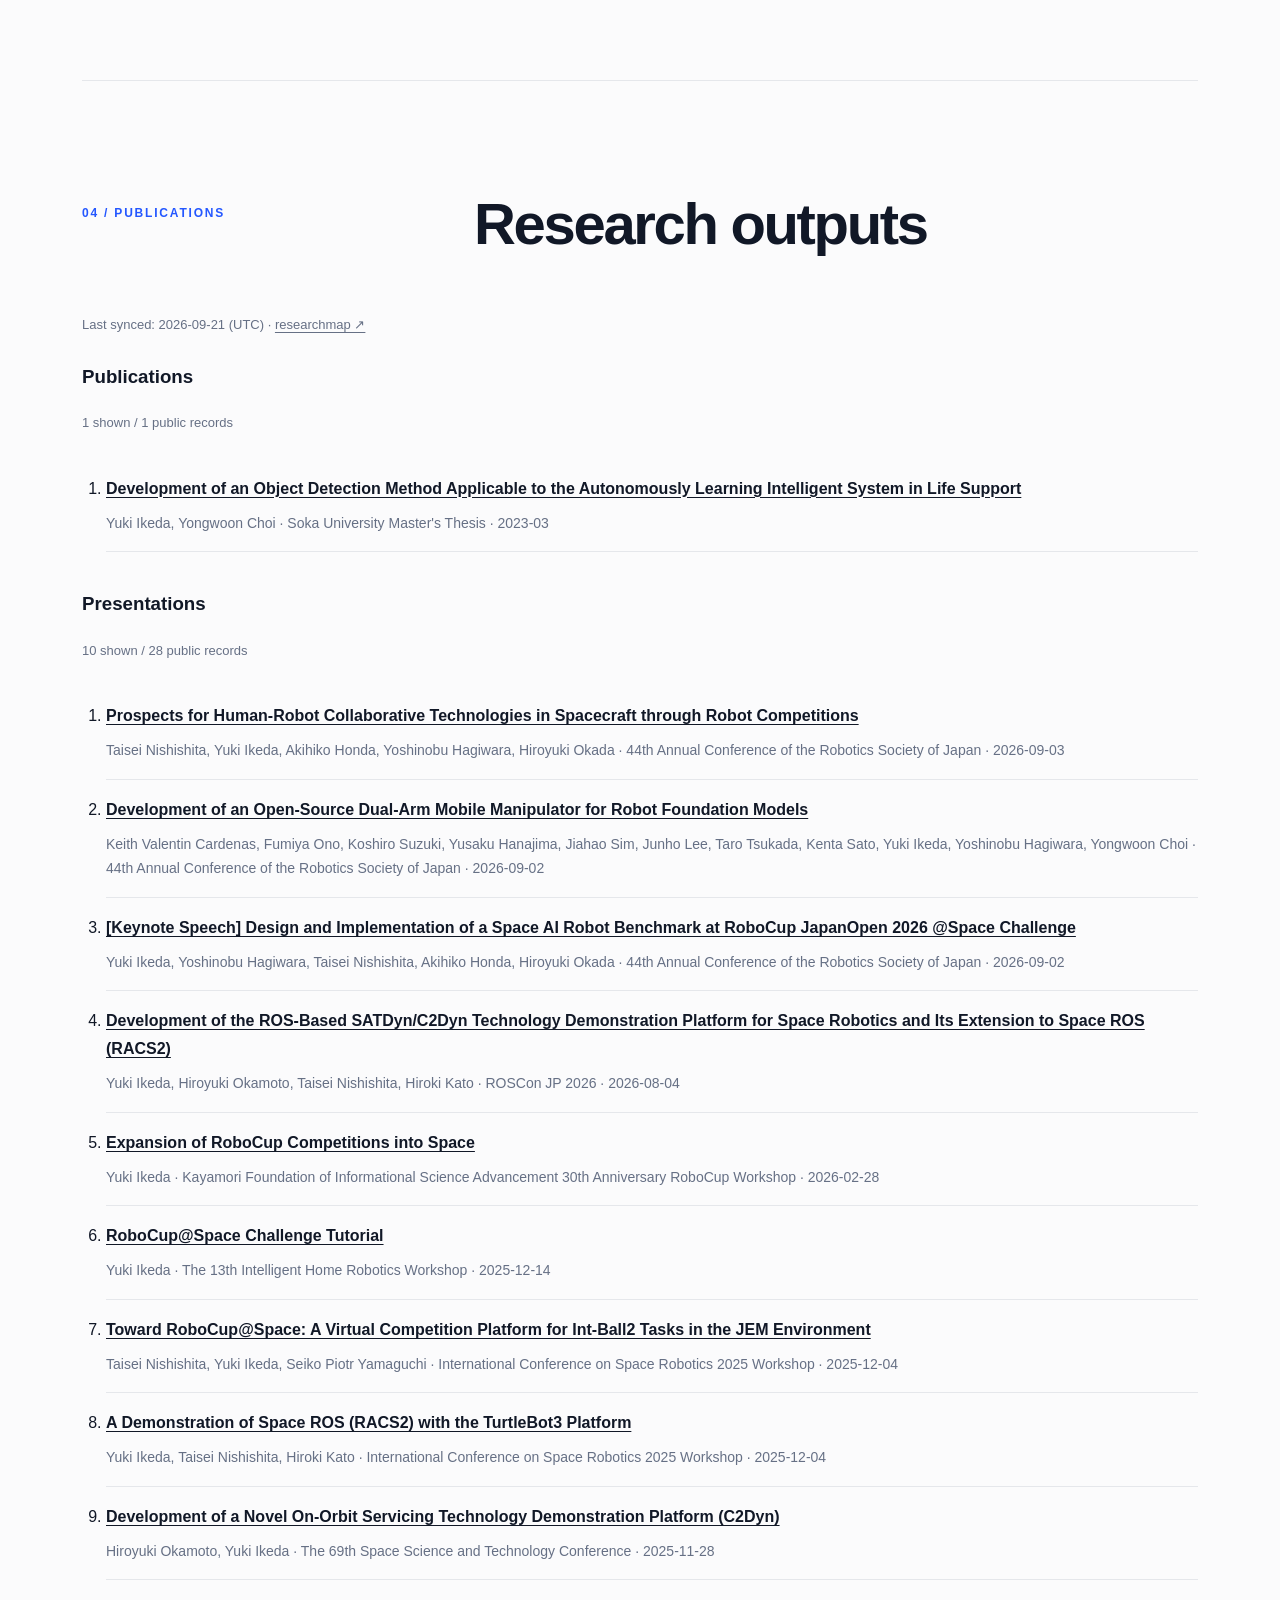
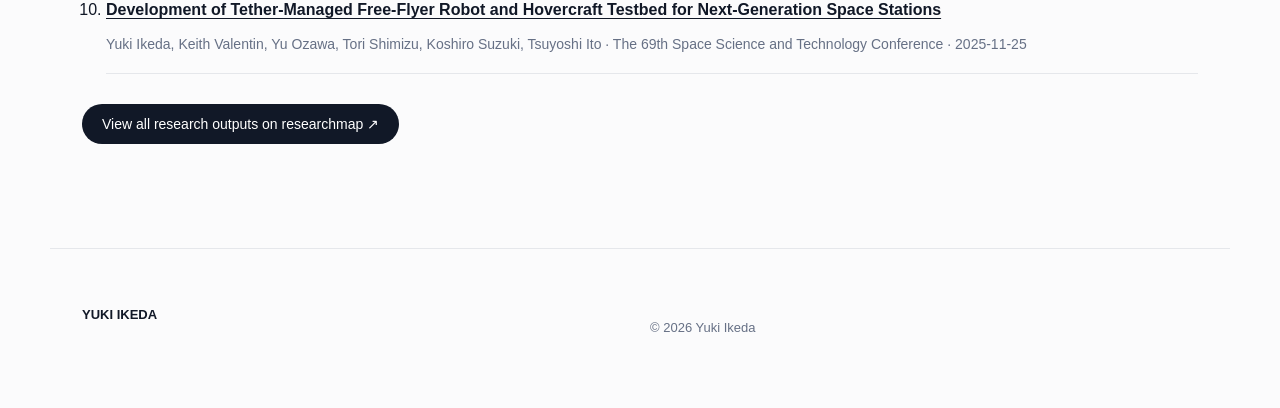
==== commit dab33352: "Add files via upload" ====
--- a/en/index.html
+++ b/en/index.html
@@ -6,6 +6,9 @@
     <title>Yuki Ikeda | Space × AI × Robotics</title>
     <meta name="description" content="Yuki Ikeda — researcher and robotics engineer working on space robotics, AI, autonomous robots, and human-robot interaction.">
     <link rel="alternate" hreflang="ja" href="../">
+    <!-- ブラウザのタブに表示するYIアイコン -->
+    <link rel="icon" href="../assets/favicon.ico" sizes="any">
+    <link rel="icon" href="../assets/favicon.svg" type="image/svg+xml">
     <link rel="stylesheet" href="../assets/style.css">
   </head>
   <body>
@@ -132,6 +135,7 @@
               <h3 class="organization-heading" id="jaxa-title">JAXA</h3>
               <div class="organization-links">
                 <a class="organization-link" href="https://www.jaxa.jp/" target="_blank" rel="noopener noreferrer">Japan Aerospace Exploration Agency (JAXA) ↗</a>
+                <a class="organization-link" href="https://www.kenkai.jaxa.jp/" target="_blank" rel="noopener noreferrer">JAXA Research and Development Directorate ↗</a>
               </div>
             </div>
             <p class="organization-period">2023–Present</p>
--- a/assets/style.css
+++ b/assets/style.css
@@ -492,6 +492,22 @@
   }
 }
 
+/* スマホではSNS欄を本文幅いっぱいに広げ、各アイコンを均等に中央配置。 */
+@media (max-width: 760px) {
+  .profile-links {
+    width: 100%;
+    margin-inline: 0;
+    grid-template-columns: repeat(4, minmax(0, 1fr));
+    justify-items: center;
+  }
+}
+
+@media (min-width: 551px) and (max-width: 760px) {
+  .profile-links {
+    grid-template-columns: repeat(8, minmax(0, 1fr));
+  }
+}
+
 /* 組織名の横に活動期間を表示。 */
 .organization-header {
   display: flex;
@@ -642,3 +658,18 @@
     top: -48px;
   }
 }
+
+/* スマホでは固定改行を外し、短い語句を分断せず見出しを折り返す。 */
+@media (max-width: 760px) {
+  .section-title .about-heading {
+    text-wrap: balance;
+    line-height: 1.4;
+  }
+  .about-heading .desktop-break {
+    display: none;
+  }
+  .about-heading .heading-phrase {
+    display: inline-block;
+    white-space: nowrap;
+  }
+}
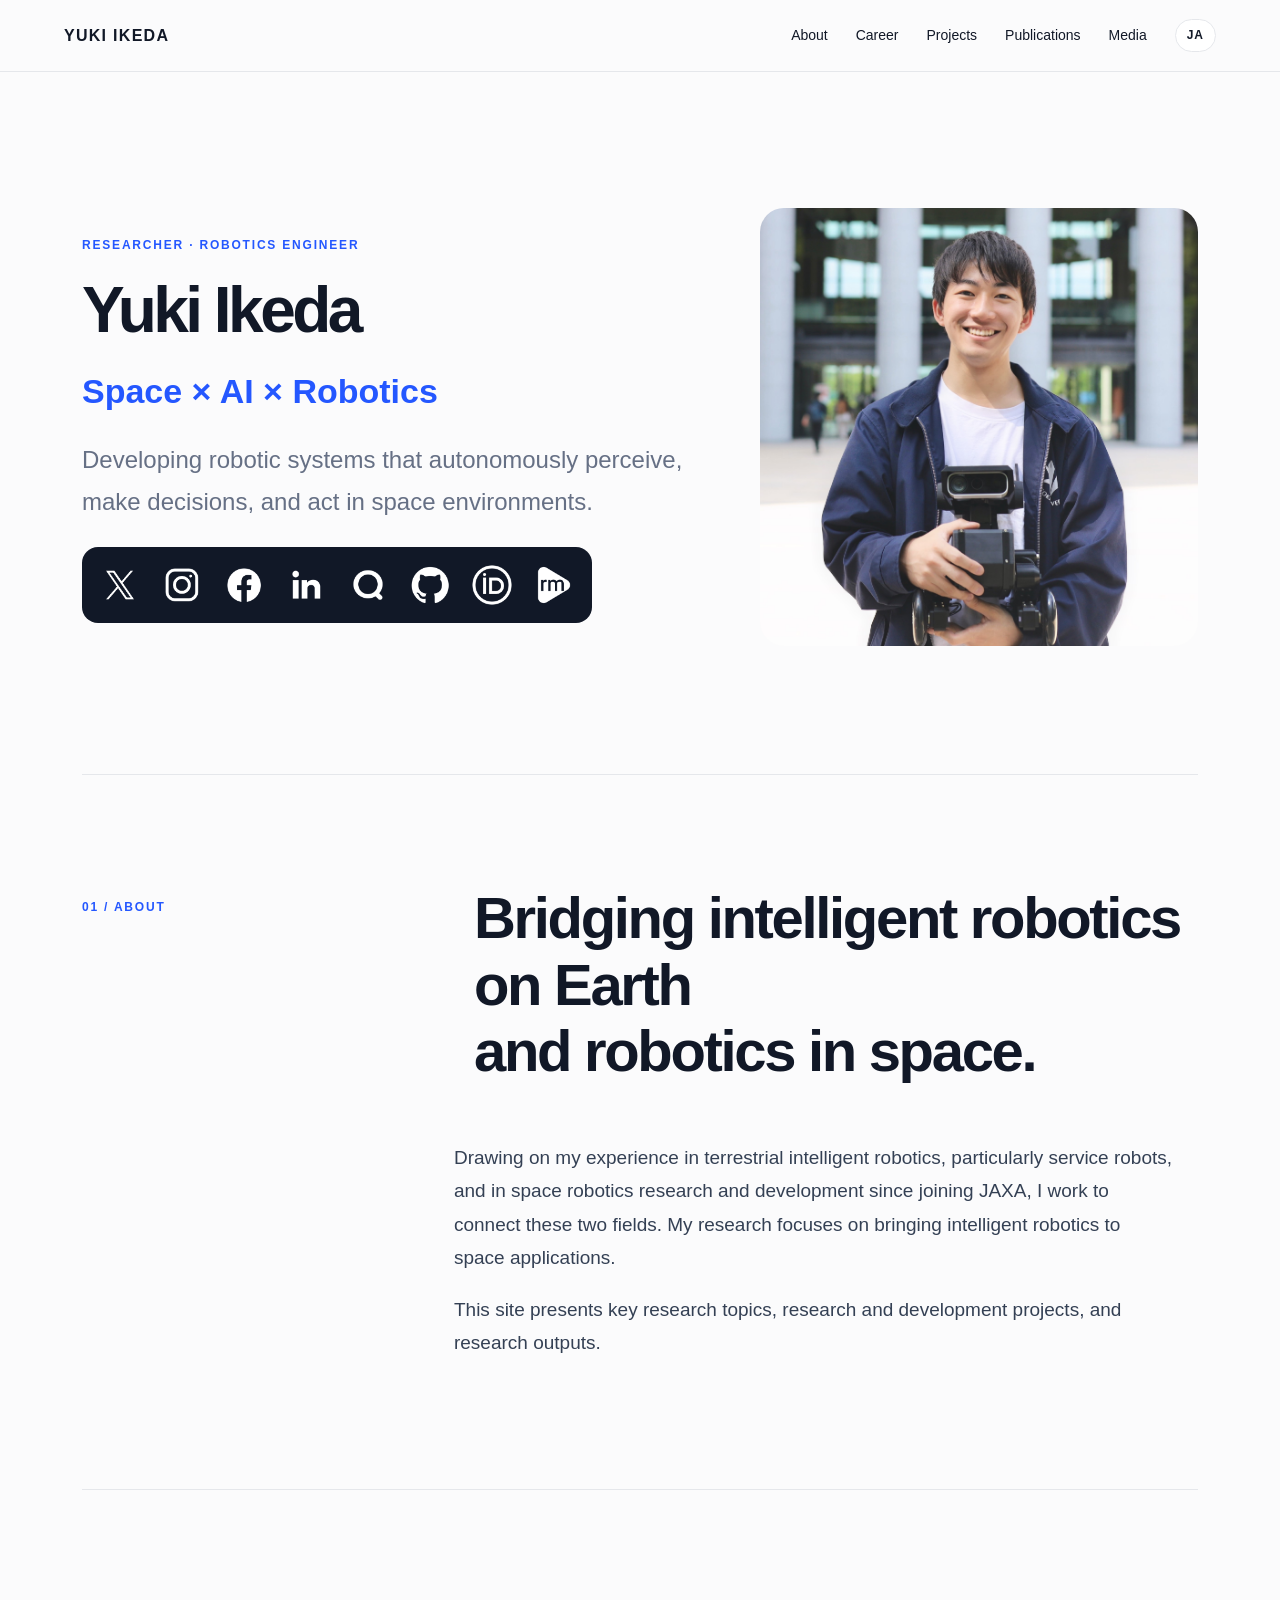
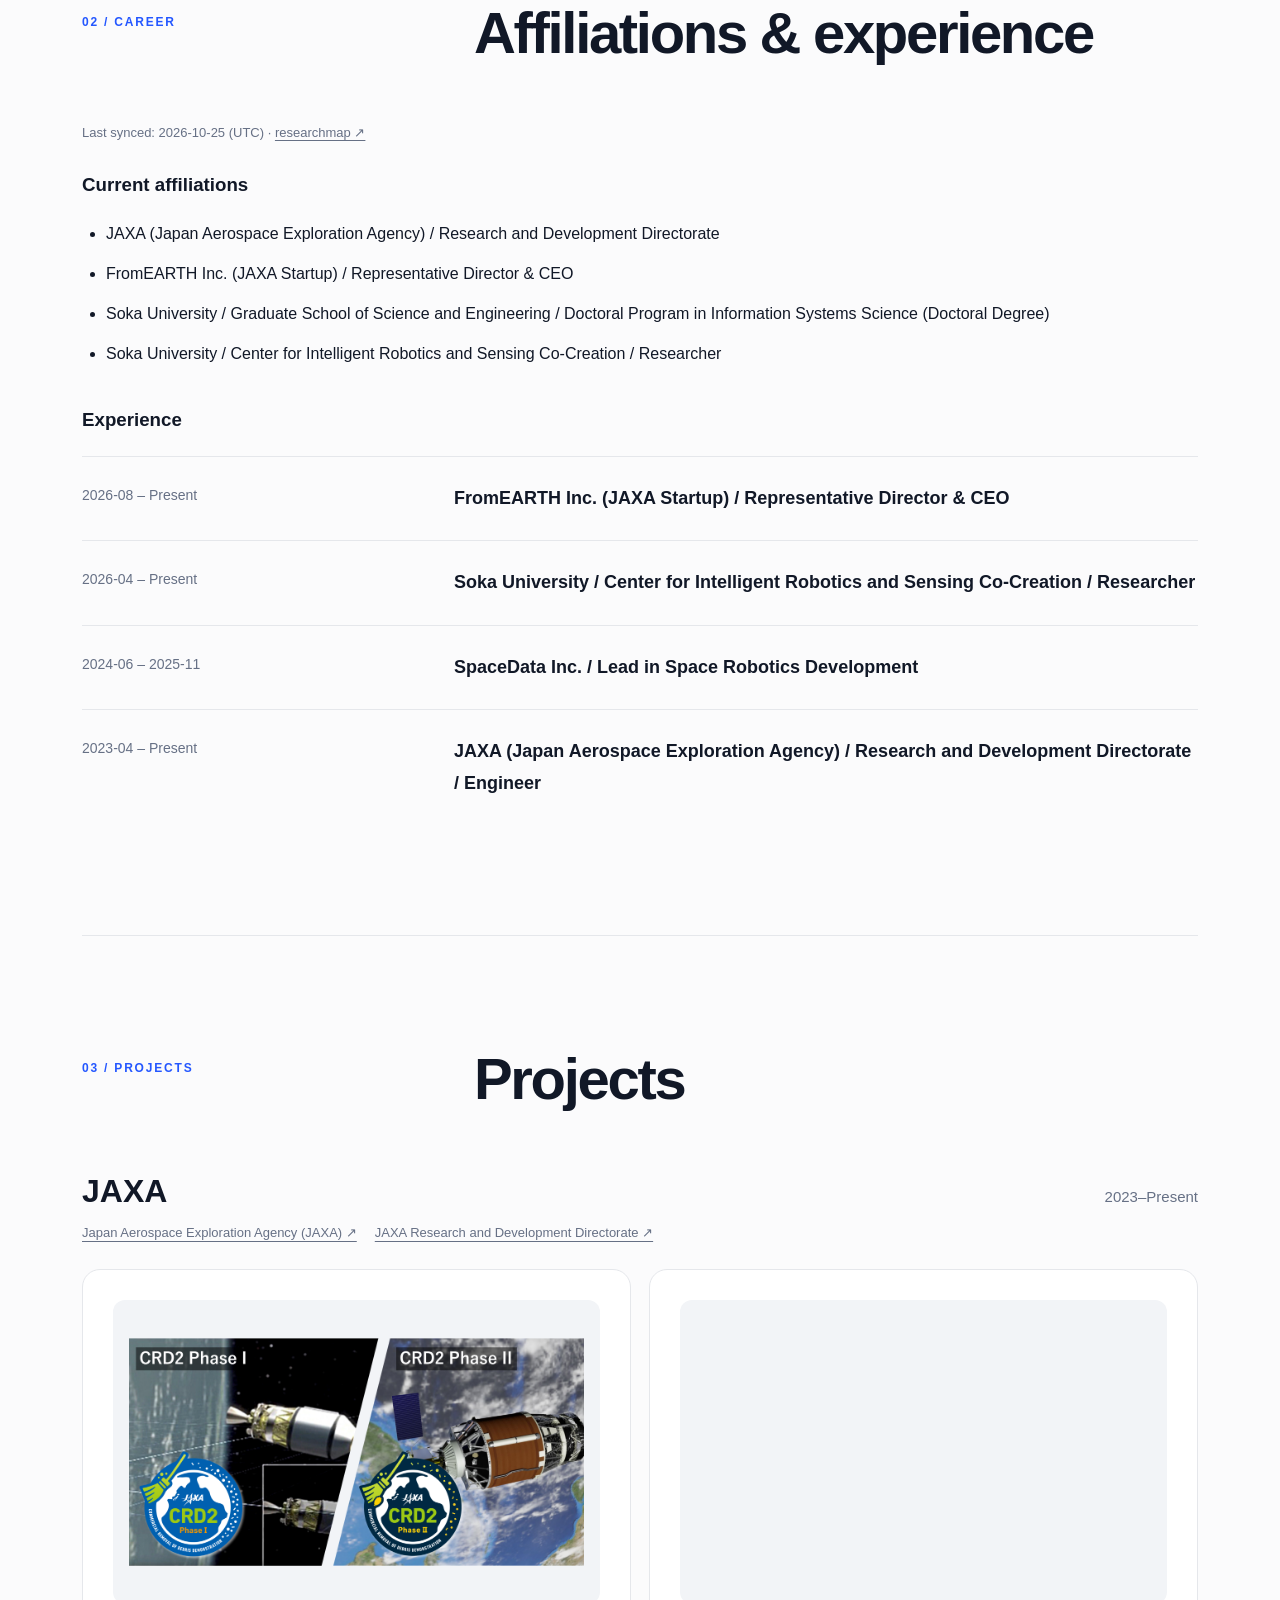
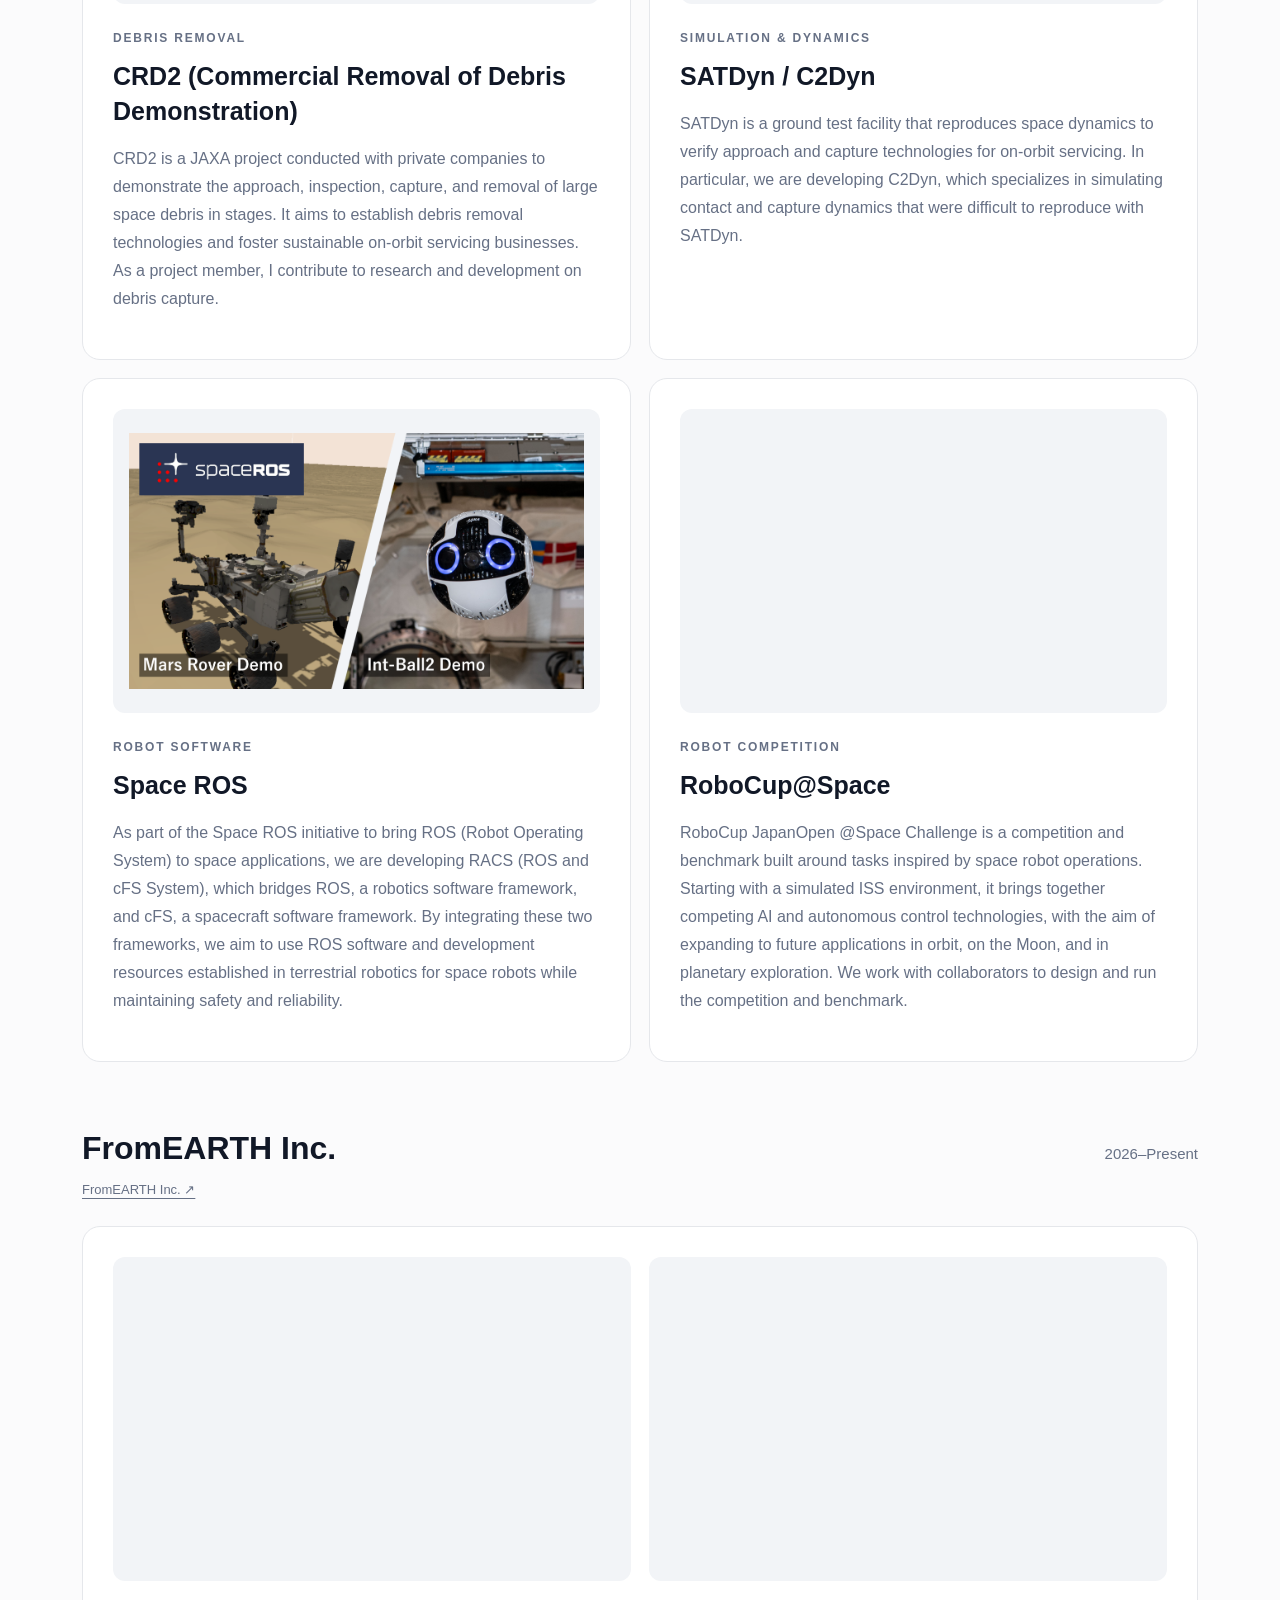
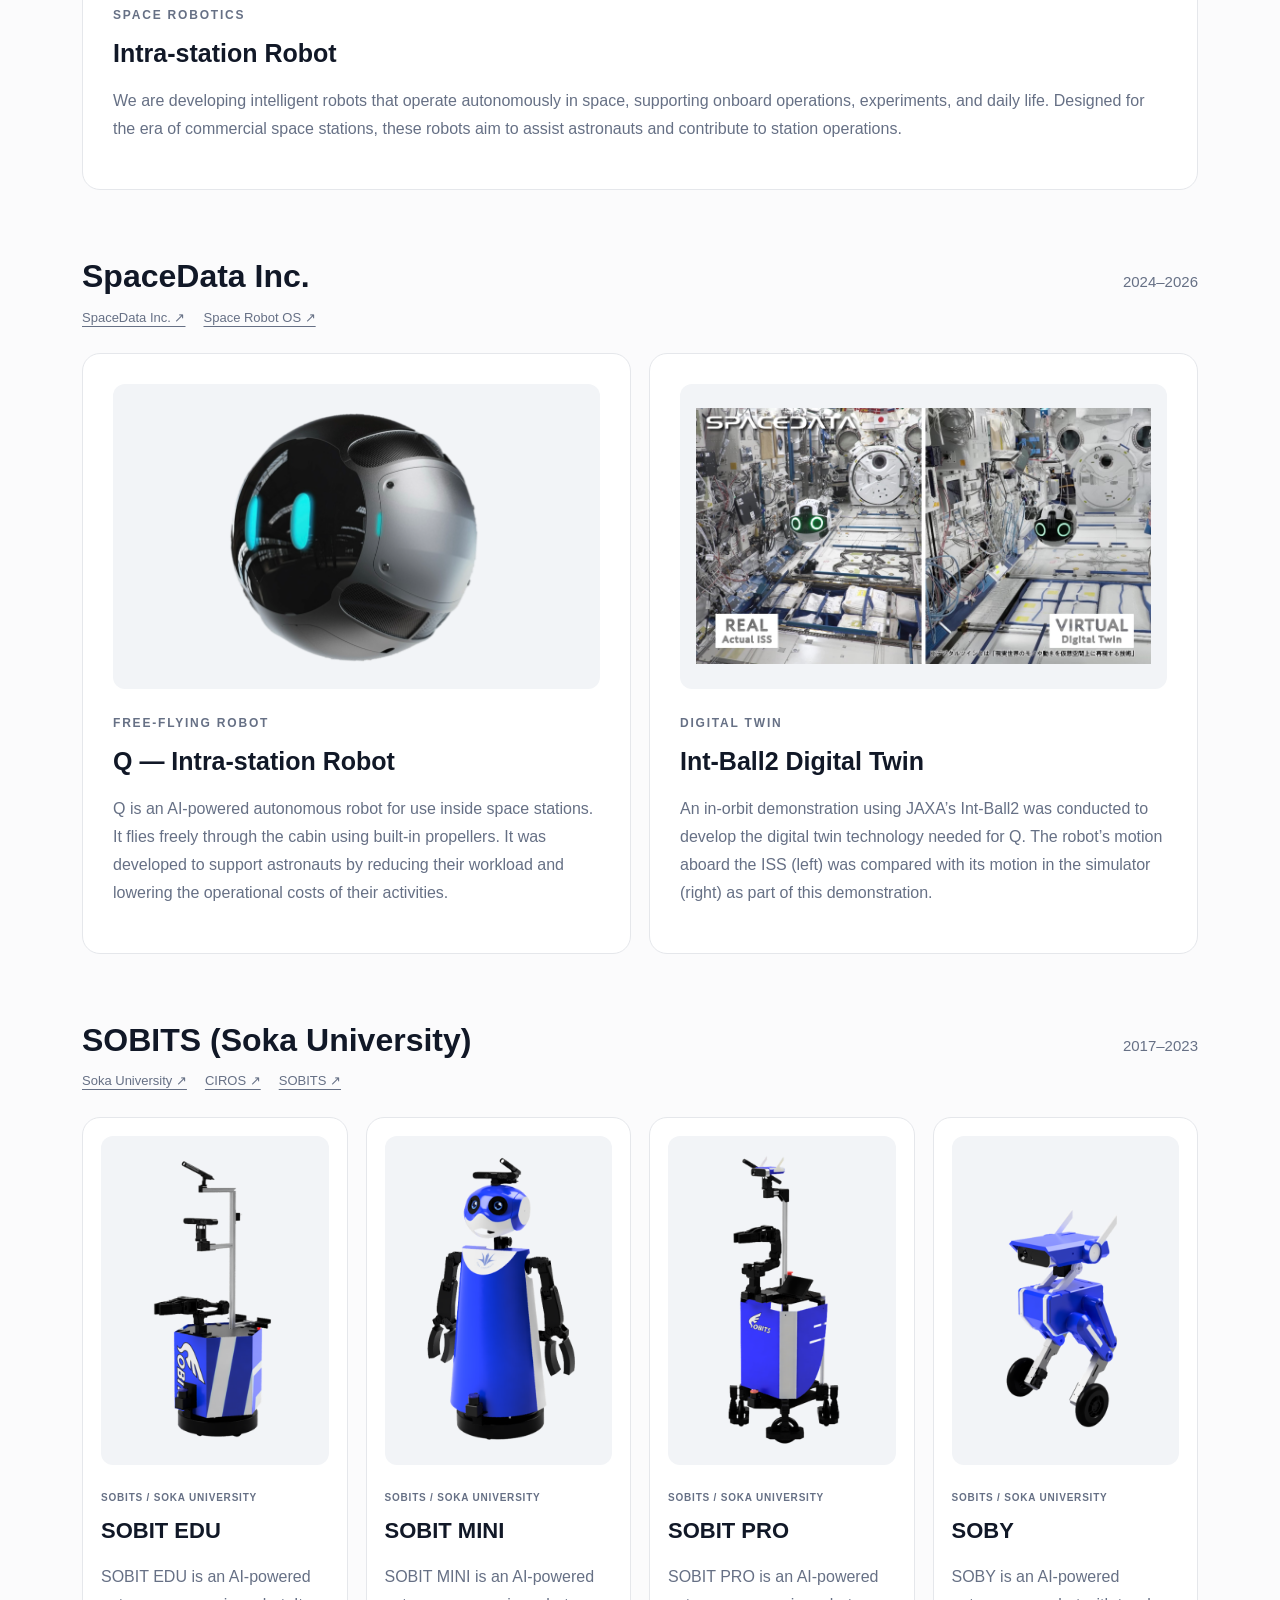
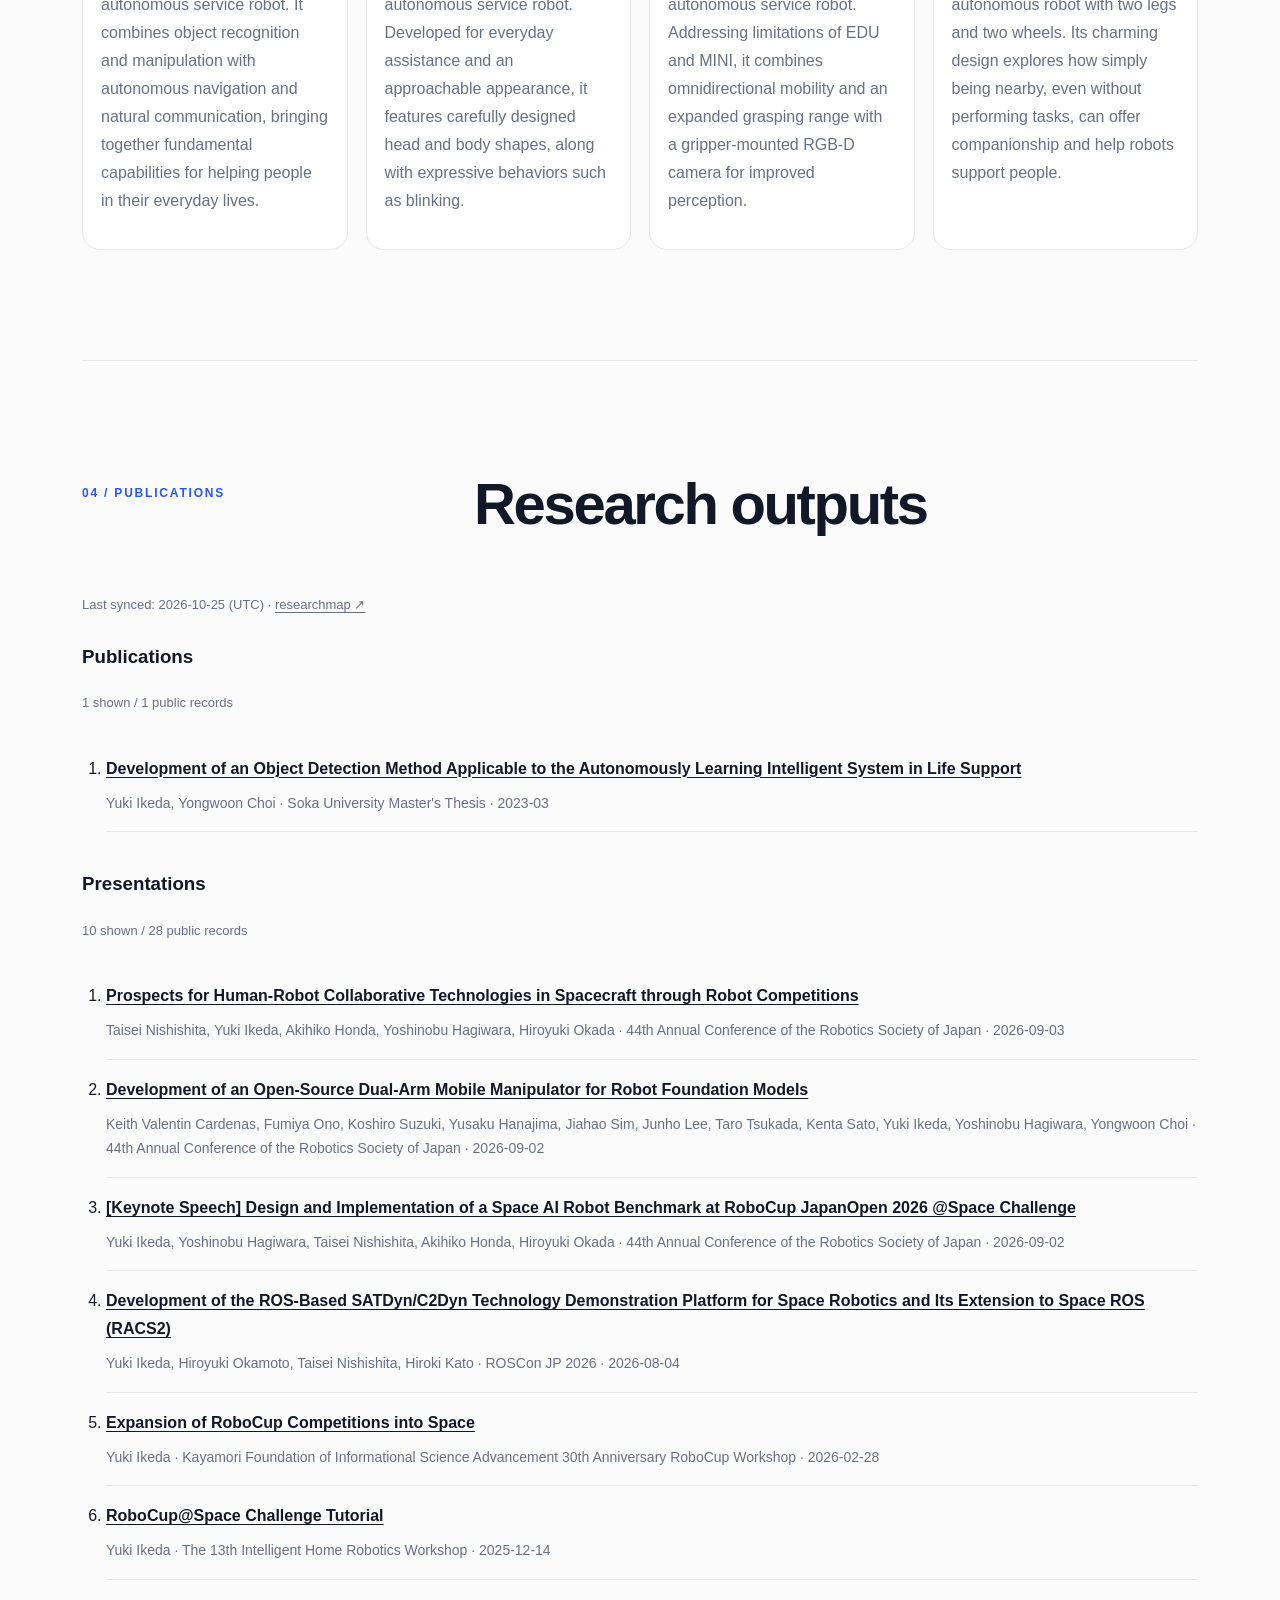
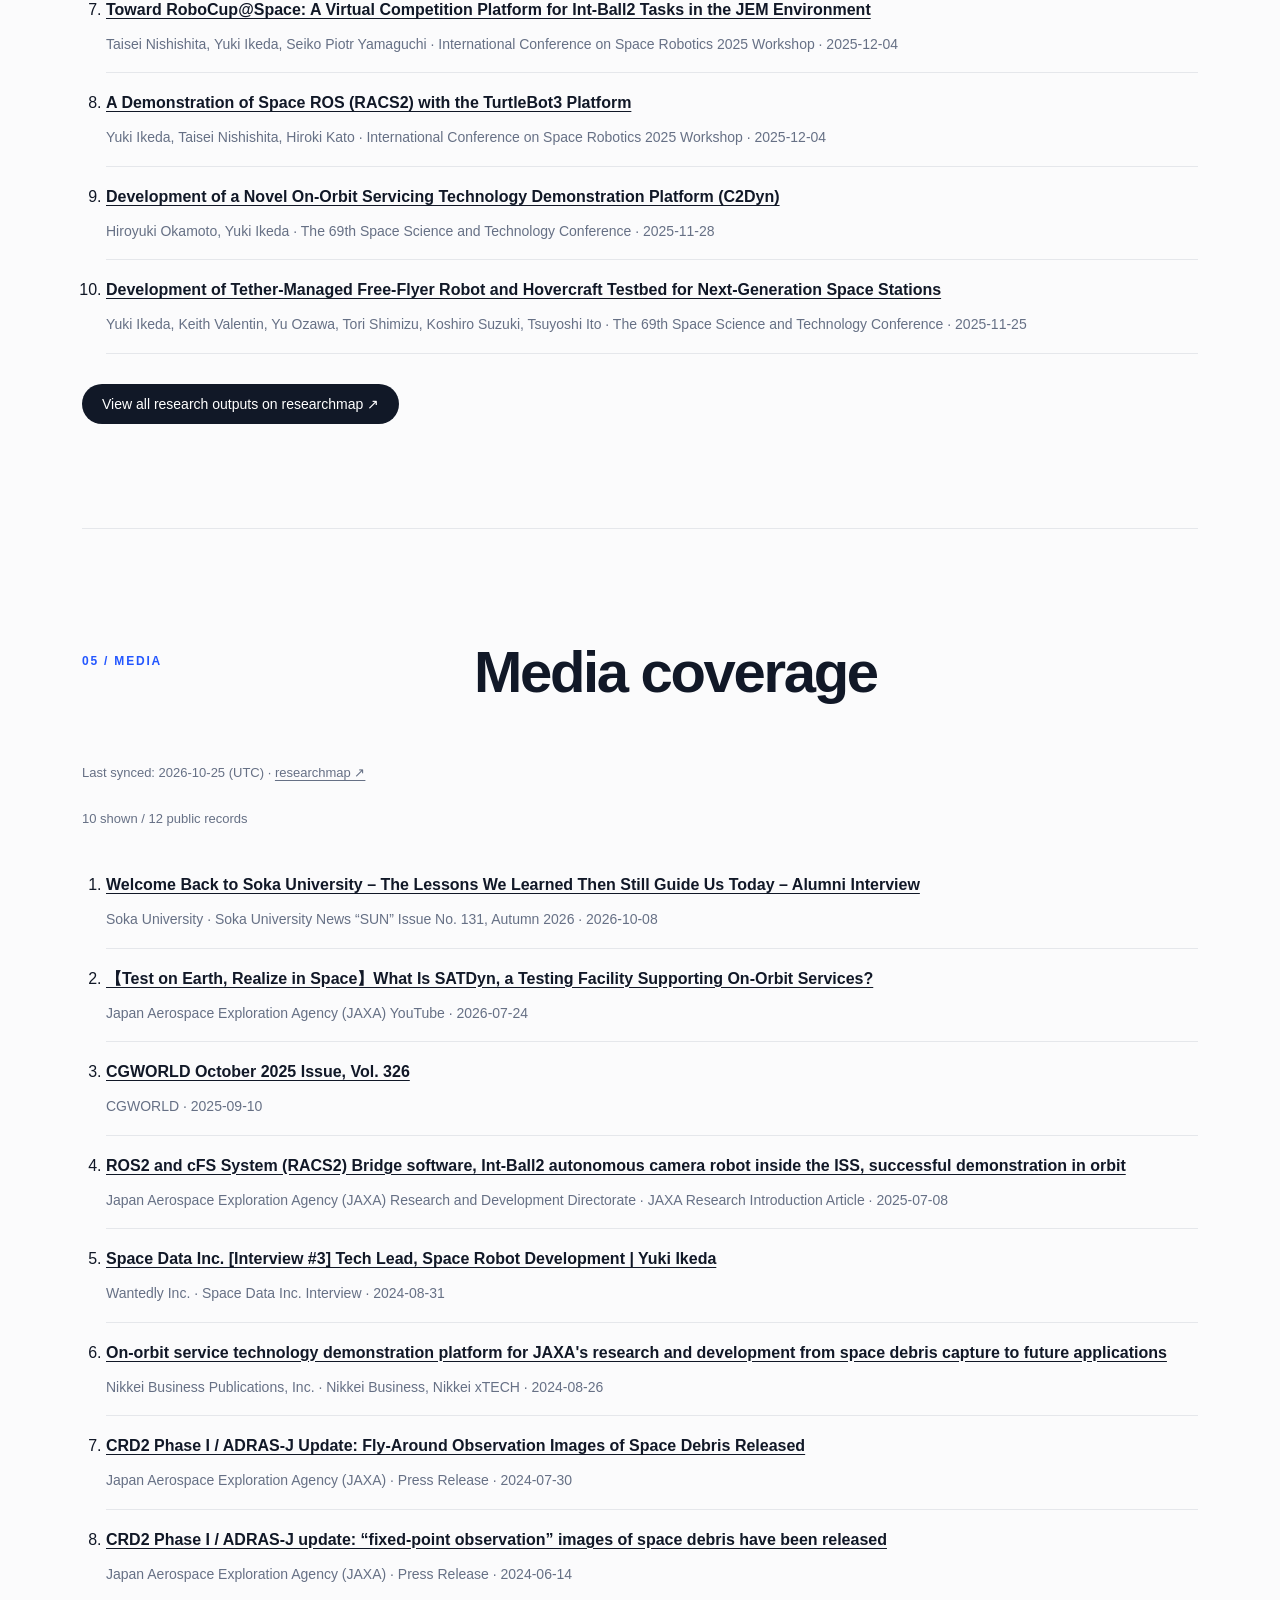
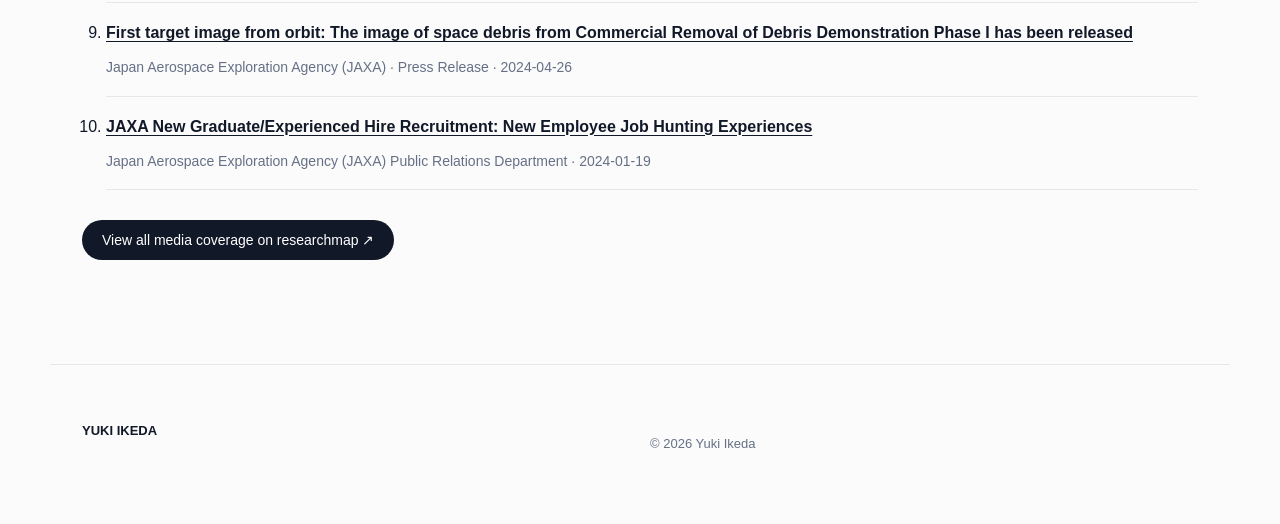
==== commit bcea7663: "Add files via upload" ====
--- a/en/index.html
+++ b/en/index.html
@@ -22,6 +22,7 @@
           <a href="#career">Career</a>
           <a href="#projects">Projects</a>
           <a href="#publications">Publications</a>
+          <a href="#media">Media</a>
         </nav>
         <a class="lang" href="../" aria-label="日本語に切り替え">JA</a>
       </div>
@@ -95,7 +96,7 @@
         </div>
         <div class="about">
           <p>Drawing on my experience in terrestrial intelligent robotics, particularly service robots, and in space robotics research and development since joining JAXA, I work to connect these two fields. My research focuses on bringing intelligent robotics to space applications.</p>
-          <p>This site presents selected research topics, development projects, and research outputs.</p>
+          <p>This site presents key research topics, research and development projects, and research outputs.</p>
         </div>
       </section>
 
@@ -103,7 +104,7 @@
       <section id="career">
         <!-- researchmap:career:start -->
         <div class="section-title"><p>02 / CAREER</p><h2>Affiliations &amp; experience</h2></div>
-        <p class="sync-note">Last synced: 2026-09-21 (UTC) · <a href="https://researchmap.jp/yukiikeda" target="_blank" rel="noopener noreferrer">researchmap ↗</a></p>
+        <p class="sync-note">Last synced: 2026-10-25 (UTC) · <a href="https://researchmap.jp/yukiikeda" target="_blank" rel="noopener noreferrer">researchmap ↗</a></p>
         <h3>Current affiliations</h3>
         <ul class="affiliation-list">
         <li>JAXA (Japan Aerospace Exploration Agency) / Research and Development Directorate</li>
@@ -125,7 +126,7 @@
       <section id="projects">
         <div class="section-title">
           <p>03 / PROJECTS</p>
-          <h2>Selected projects</h2>
+          <h2>Projects</h2>
         </div>
 
         <!-- JAXA -->
@@ -143,11 +144,11 @@
           <div class="grid projects">
             <article>
               <div class="visual project-image">
-                <img src="../img/crd2.png" alt="CRD2 (Commercial Debris Removal Demonstration)" width="3478" height="1957" loading="lazy" decoding="async">
+                <img src="../img/crd2.png" alt="CRD2 (Commercial Removal of Debris Demonstration)" width="3478" height="1957" loading="lazy" decoding="async">
               </div>
               <p class="tag">DEBRIS REMOVAL</p>
-              <h4>CRD2 (Commercial Debris Removal Demonstration)</h4>
-              <p>Research and development related to the Commercial Debris Removal Demonstration (CRD2).</p>
+              <h4>CRD2 (Commercial Removal of Debris Demonstration)</h4>
+              <p>CRD2 is a JAXA project conducted with private companies to demonstrate the approach, inspection, capture, and removal of large space debris in stages. It aims to establish debris removal technologies and foster sustainable on-orbit servicing businesses. As a project member, I contribute to research and development on debris capture.</p>
             </article>
             <article>
               <div class="visual project-image">
@@ -155,7 +156,7 @@
               </div>
               <p class="tag">SIMULATION &amp; DYNAMICS</p>
               <h4>SATDyn / C2Dyn</h4>
-              <p>Research and development related to SATDyn and C2Dyn simulation and experimental systems for space robotics.</p>
+              <p>SATDyn is a ground test facility that reproduces space dynamics to verify approach and capture technologies for on-orbit servicing. In particular, we are developing C2Dyn, which specializes in simulating contact and capture dynamics that were difficult to reproduce with SATDyn.</p>
             </article>
             <article>
               <div class="visual project-image">
@@ -163,7 +164,7 @@
               </div>
               <p class="tag">ROBOT SOFTWARE</p>
               <h4>Space ROS</h4>
-              <p>Research and development related to Space ROS for space robotics.</p>
+              <p>As part of the Space ROS initiative to bring ROS (Robot Operating System) to space applications, we are developing RACS (ROS and cFS System), which bridges ROS, a robotics software framework, and cFS, a spacecraft software framework. By integrating these two frameworks, we aim to use ROS software and development resources established in terrestrial robotics for space robots while maintaining safety and reliability.</p>
             </article>
             <article>
               <div class="visual project-image">
@@ -171,7 +172,7 @@
               </div>
               <p class="tag">ROBOT COMPETITION</p>
               <h4>RoboCup@Space</h4>
-              <p>A space-robotics competition and benchmark connecting terrestrial AI and robotics research with future orbital robotic operations.</p>
+              <p>RoboCup JapanOpen @Space Challenge is a competition and benchmark built around tasks inspired by space robot operations. Starting with a simulated ISS environment, it brings together competing AI and autonomous control technologies, with the aim of expanding to future applications in orbit, on the Moon, and in planetary exploration. We work with collaborators to design and run the competition and benchmark.</p>
             </article>
           </div>
         </div>
@@ -200,7 +201,7 @@
               </div>
               <p class="tag">SPACE ROBOTICS</p>
               <h4>Intra-station Robot</h4>
-              <p>Development of a robot for use inside space stations at FromEARTH Inc.</p>
+              <p>We are developing intelligent robots that operate autonomously in space, supporting onboard operations, experiments, and daily life. Designed for the era of commercial space stations, these robots aim to assist astronauts and contribute to station operations.</p>
             </article>
           </div>
         </div>
@@ -294,7 +295,7 @@
           <h2>Research outputs</h2>
         </div>
         <!-- researchmap:publications:start -->
-        <p class="sync-note">Last synced: 2026-09-21 (UTC) · <a href="https://researchmap.jp/yukiikeda" target="_blank" rel="noopener noreferrer">researchmap ↗</a></p>
+        <p class="sync-note">Last synced: 2026-10-25 (UTC) · <a href="https://researchmap.jp/yukiikeda" target="_blank" rel="noopener noreferrer">researchmap ↗</a></p>
         <h3>Publications</h3>
         <p class="sync-note">1 shown / 1 public records</p>
         <ol class="publication-list">
@@ -319,6 +320,31 @@
       </section>
 
 
+      <!-- researchmap media coverage -->
+      <section id="media">
+        <div class="section-title">
+          <p>05 / MEDIA</p>
+          <h2>Media coverage</h2>
+        </div>
+        <!-- researchmap:media:start -->
+        <p class="sync-note">Last synced: 2026-10-25 (UTC) · <a href="https://researchmap.jp/yukiikeda" target="_blank" rel="noopener noreferrer">researchmap ↗</a></p>
+        <p class="sync-note">10 shown / 12 public records</p>
+        <ol class="publication-list">
+        <li><a href="https://researchmap.jp/yukiikeda/media_coverage/55207281" target="_blank" rel="noopener noreferrer">Welcome Back to Soka University – The Lessons We Learned Then Still Guide Us Today – Alumni Interview</a><p>Soka University · Soka University News “SUN” Issue No. 131, Autumn 2026 · 2026-10-08</p></li>
+        <li><a href="https://researchmap.jp/yukiikeda/media_coverage/54695746" target="_blank" rel="noopener noreferrer">【Test on Earth, Realize in Space】What Is SATDyn, a Testing Facility Supporting On-Orbit Services?</a><p>Japan Aerospace Exploration Agency (JAXA) YouTube · 2026-07-24</p></li>
+        <li><a href="https://researchmap.jp/yukiikeda/media_coverage/51466480" target="_blank" rel="noopener noreferrer">CGWORLD October 2025 Issue, Vol. 326</a><p>CGWORLD · 2025-09-10</p></li>
+        <li><a href="https://researchmap.jp/yukiikeda/media_coverage/50917653" target="_blank" rel="noopener noreferrer">ROS2 and cFS System (RACS2) Bridge software, Int-Ball2 autonomous camera robot inside the ISS, successful demonstration in orbit</a><p>Japan Aerospace Exploration Agency (JAXA) Research and Development Directorate · JAXA Research Introduction Article · 2025-07-08</p></li>
+        <li><a href="https://researchmap.jp/yukiikeda/media_coverage/47588782" target="_blank" rel="noopener noreferrer">Space Data Inc. [Interview #3] Tech Lead, Space Robot Development | Yuki Ikeda</a><p>Wantedly Inc. · Space Data Inc. Interview · 2024-08-31</p></li>
+        <li><a href="https://researchmap.jp/yukiikeda/media_coverage/47521724" target="_blank" rel="noopener noreferrer">On-orbit service technology demonstration platform for JAXA&#x27;s research and development from space debris capture to future applications</a><p>Nikkei Business Publications, Inc. · Nikkei Business, Nikkei xTECH · 2024-08-26</p></li>
+        <li><a href="https://researchmap.jp/yukiikeda/media_coverage/53847917" target="_blank" rel="noopener noreferrer">CRD2 Phase I / ADRAS-J Update: Fly-Around Observation Images of Space Debris Released</a><p>Japan Aerospace Exploration Agency (JAXA) · Press Release · 2024-07-30</p></li>
+        <li><a href="https://researchmap.jp/yukiikeda/media_coverage/53847879" target="_blank" rel="noopener noreferrer">CRD2 Phase I / ADRAS-J update: “fixed-point observation” images of space debris have been released</a><p>Japan Aerospace Exploration Agency (JAXA) · Press Release · 2024-06-14</p></li>
+        <li><a href="https://researchmap.jp/yukiikeda/media_coverage/53847853" target="_blank" rel="noopener noreferrer">First target image from orbit: The image of space debris from Commercial Removal of Debris Demonstration Phase I has been released</a><p>Japan Aerospace Exploration Agency (JAXA) · Press Release · 2024-04-26</p></li>
+        <li><a href="https://researchmap.jp/yukiikeda/media_coverage/51975581" target="_blank" rel="noopener noreferrer">JAXA New Graduate/Experienced Hire Recruitment: New Employee Job Hunting Experiences</a><p>Japan Aerospace Exploration Agency (JAXA) Public Relations Department · 2024-01-19</p></li>
+        </ol>
+        <a class="primary" href="https://researchmap.jp/yukiikeda/media_coverage" target="_blank" rel="noopener noreferrer">View all media coverage on researchmap ↗</a>
+        <!-- researchmap:media:end -->
+      </section>
+
     </main>
 
     <!-- フッター -->
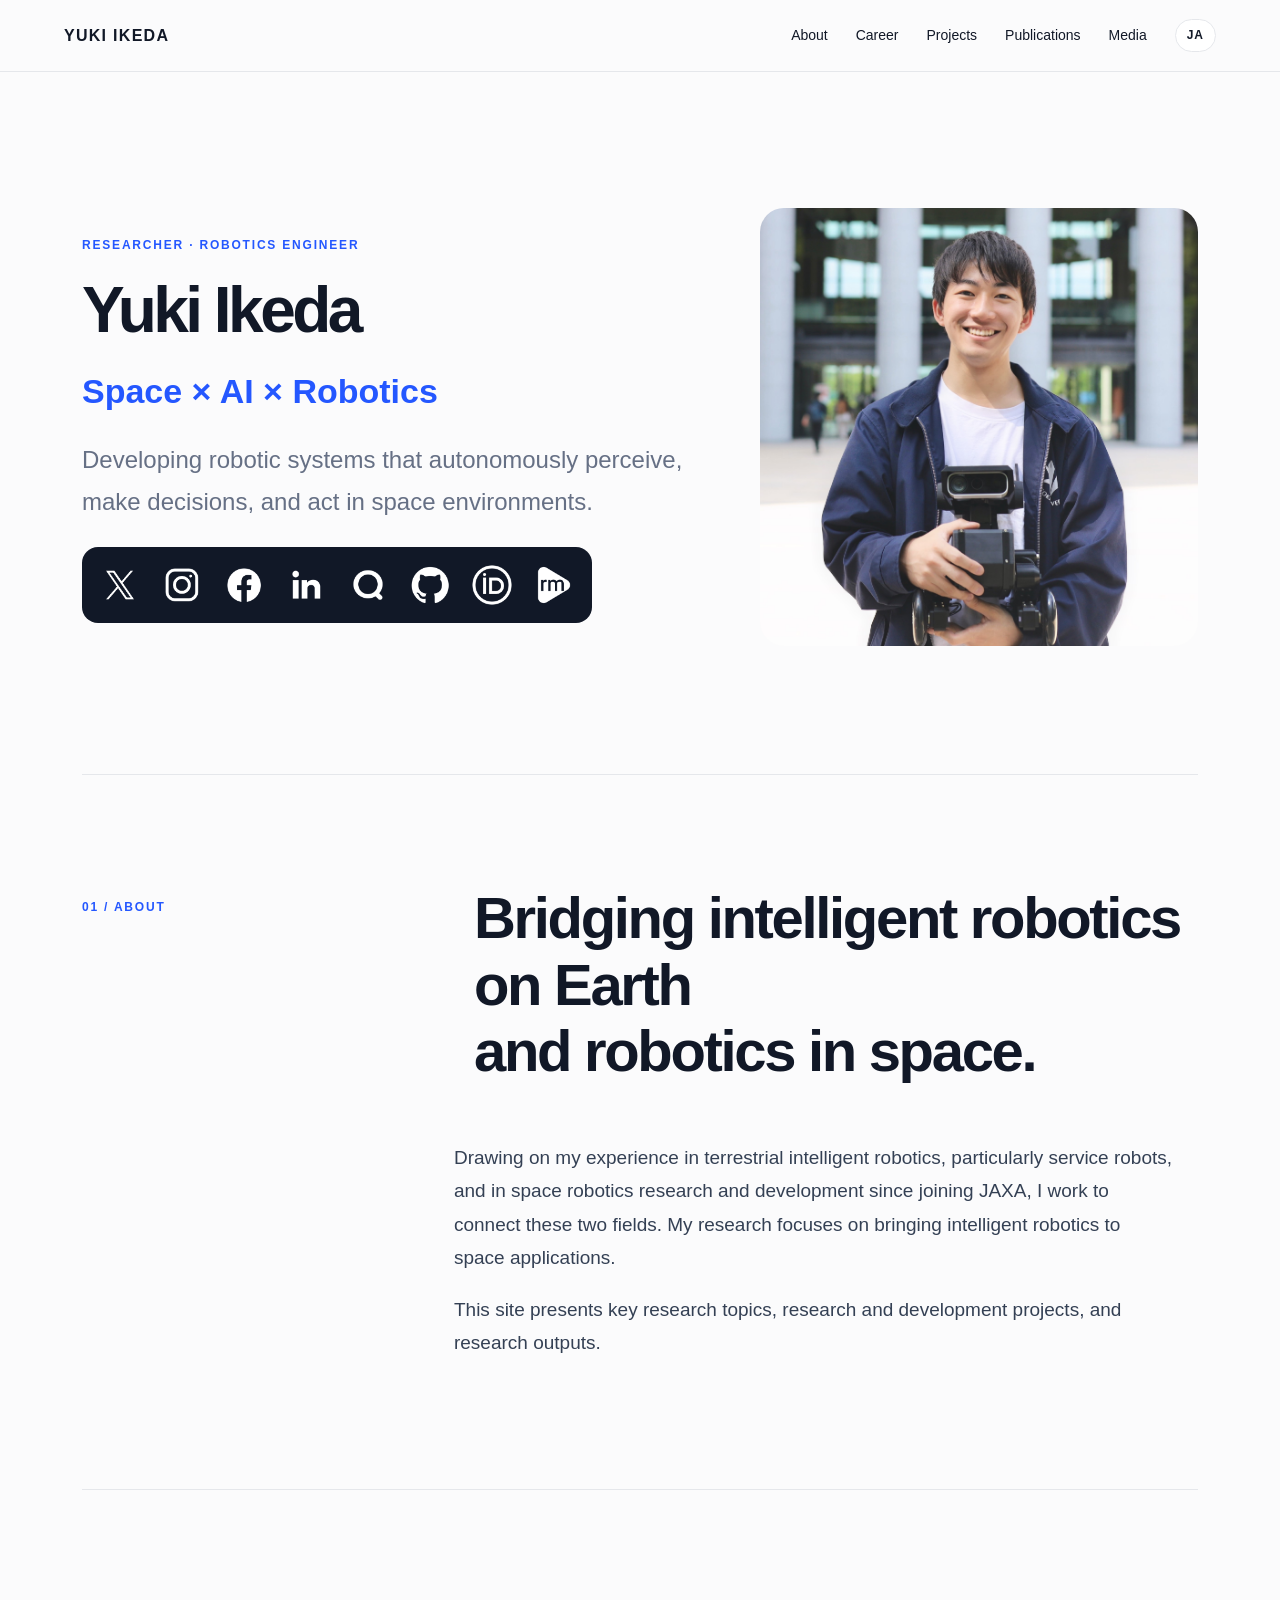
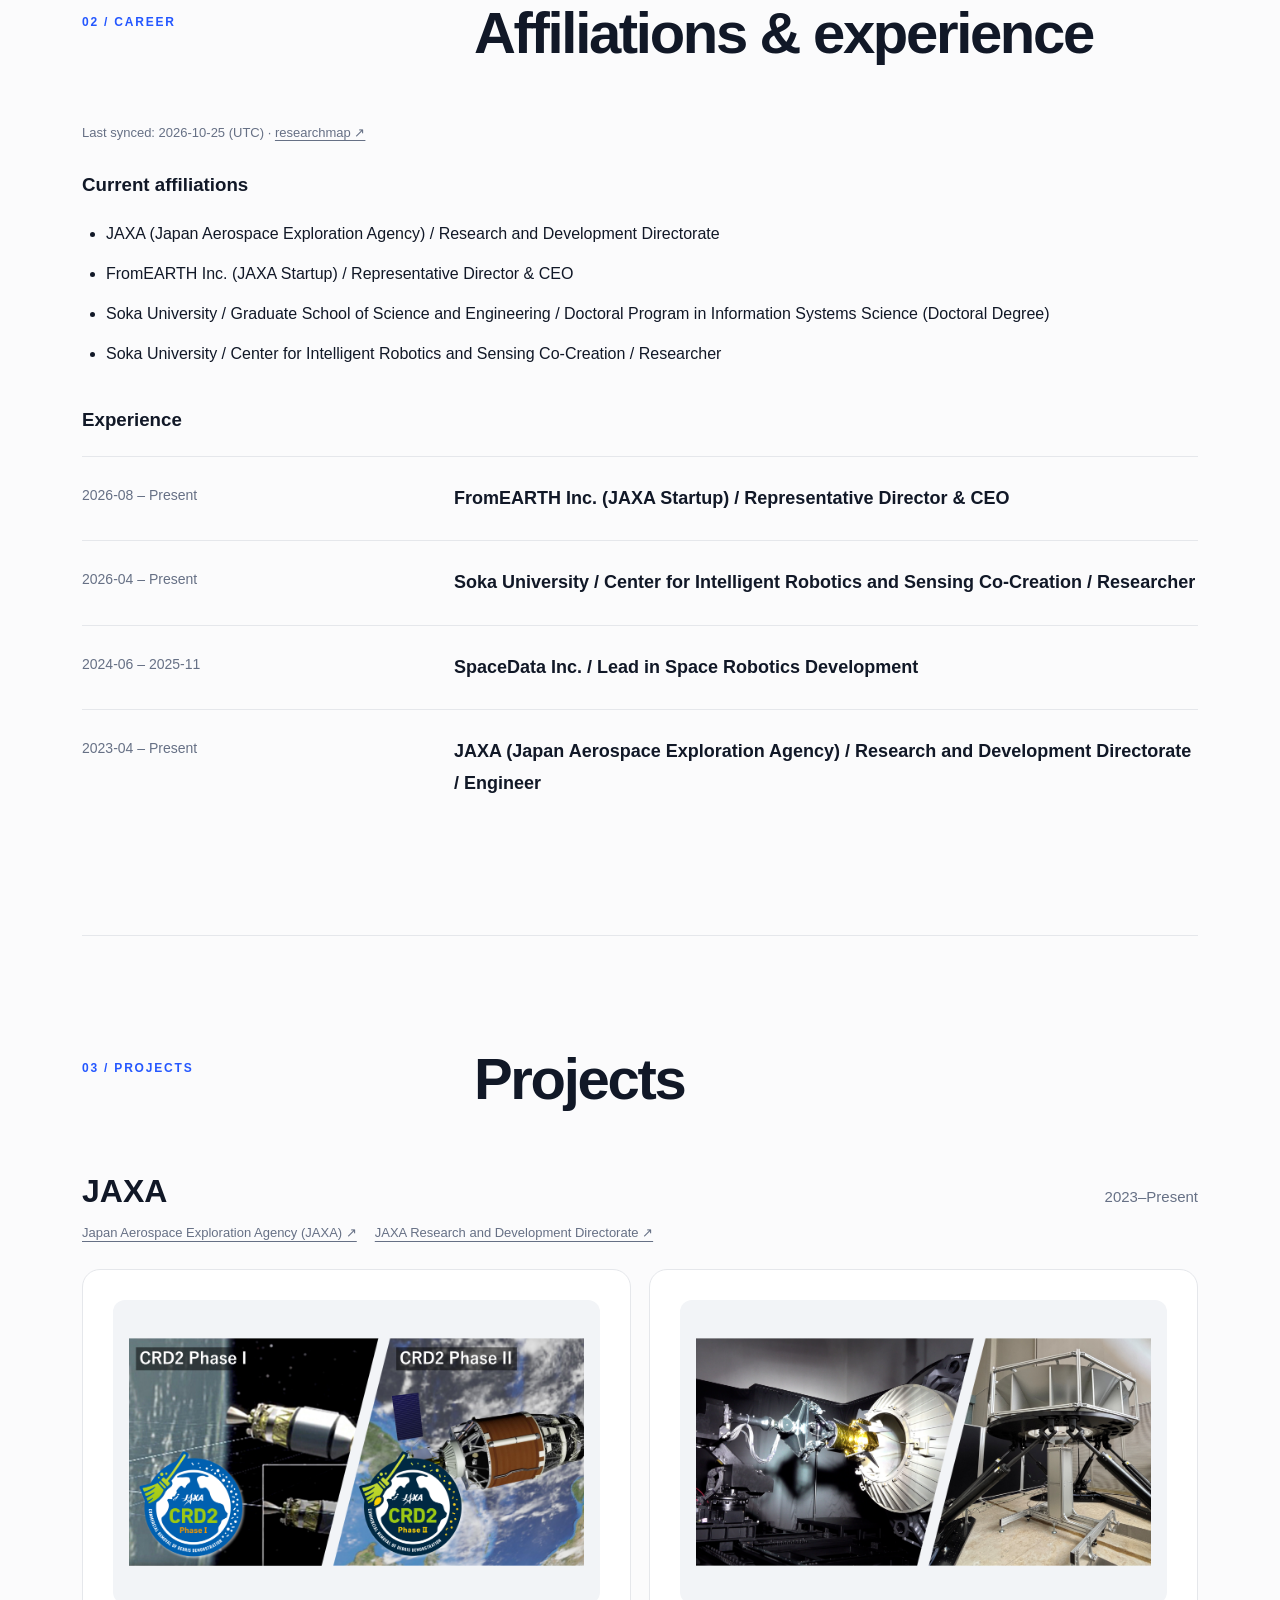
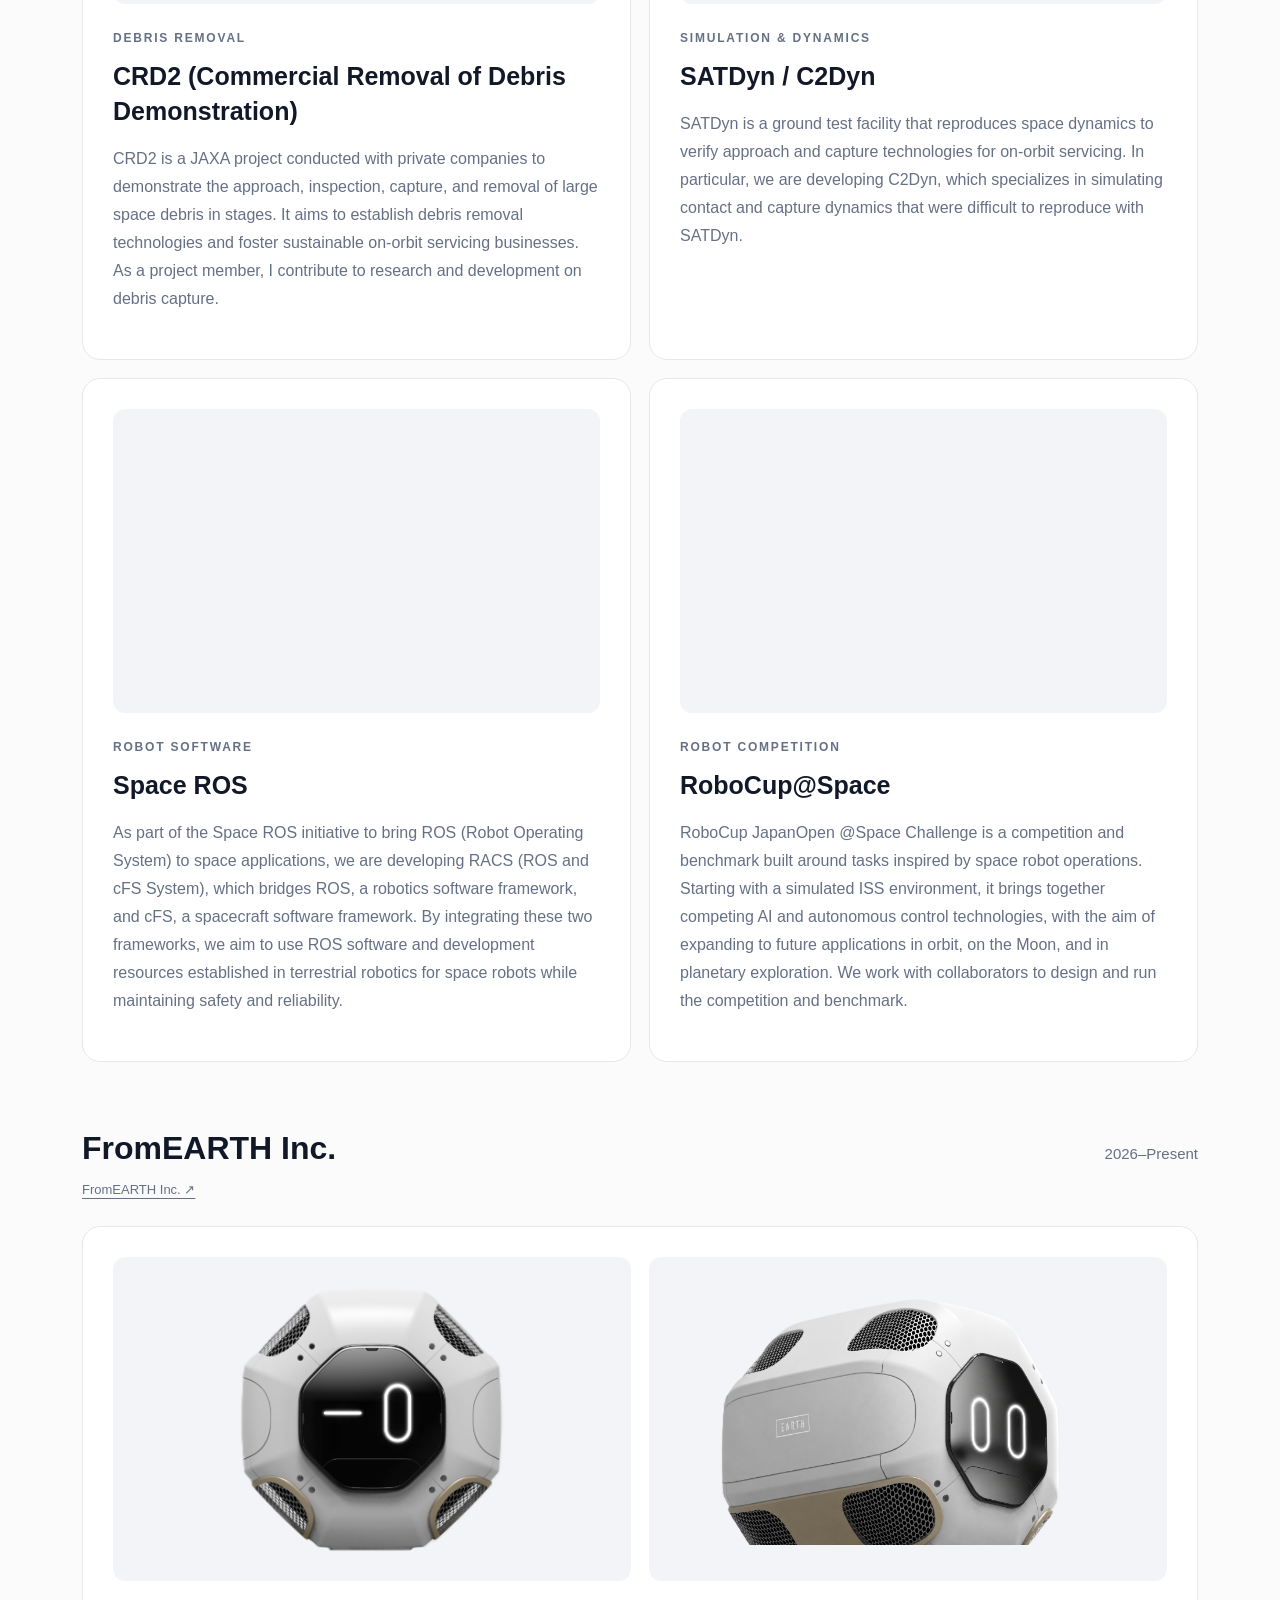
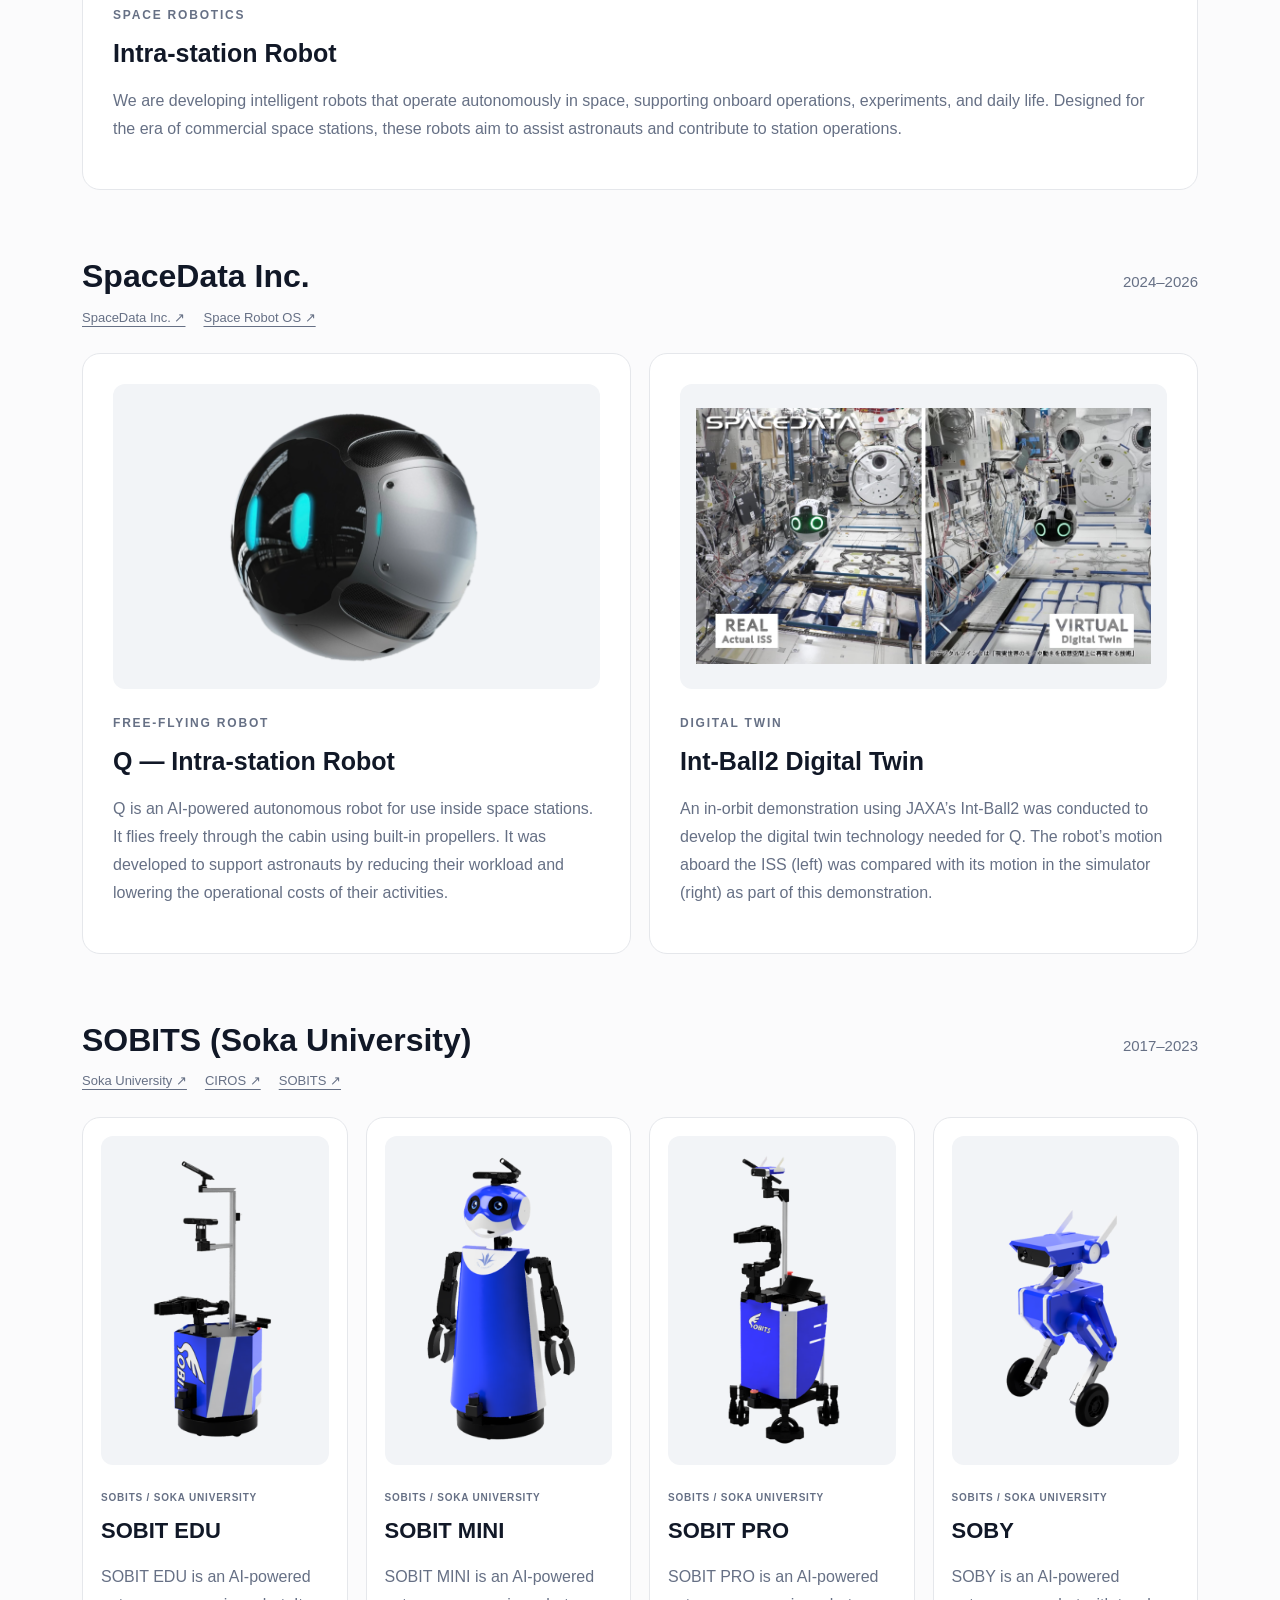
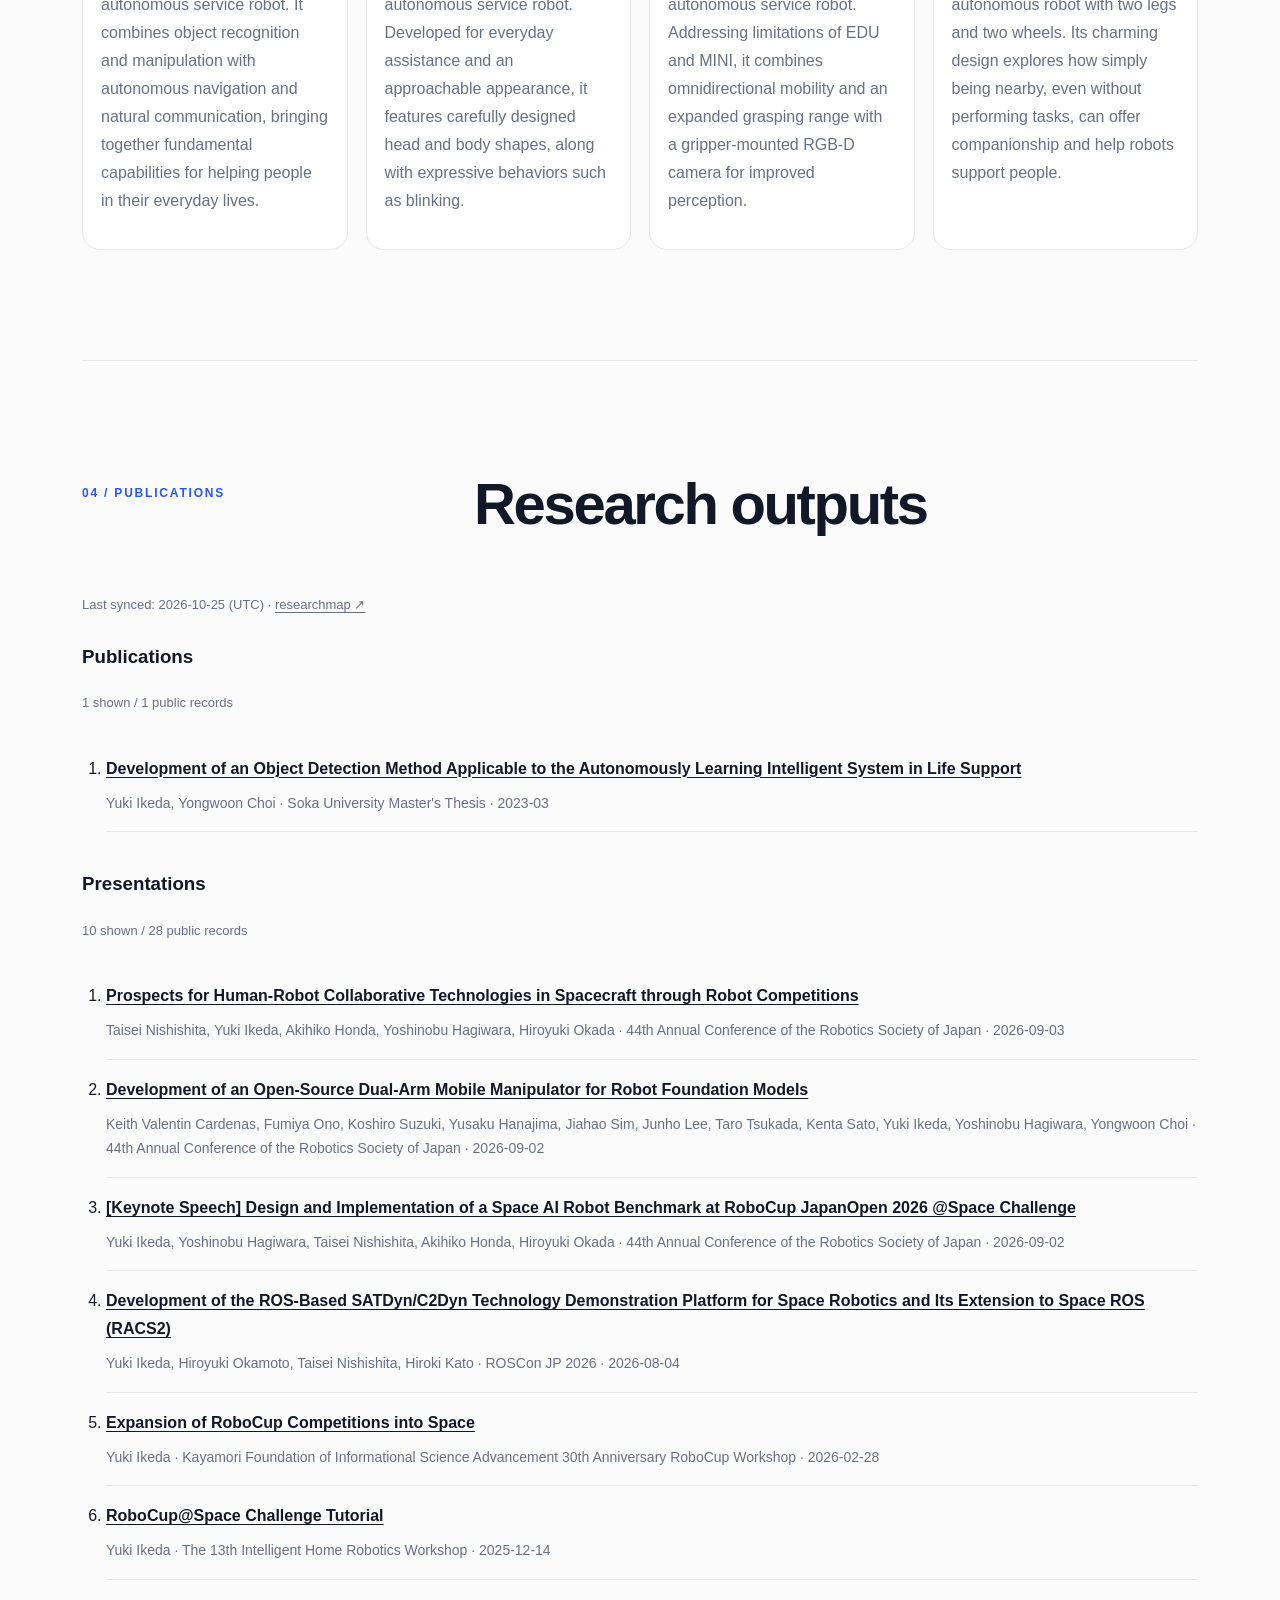
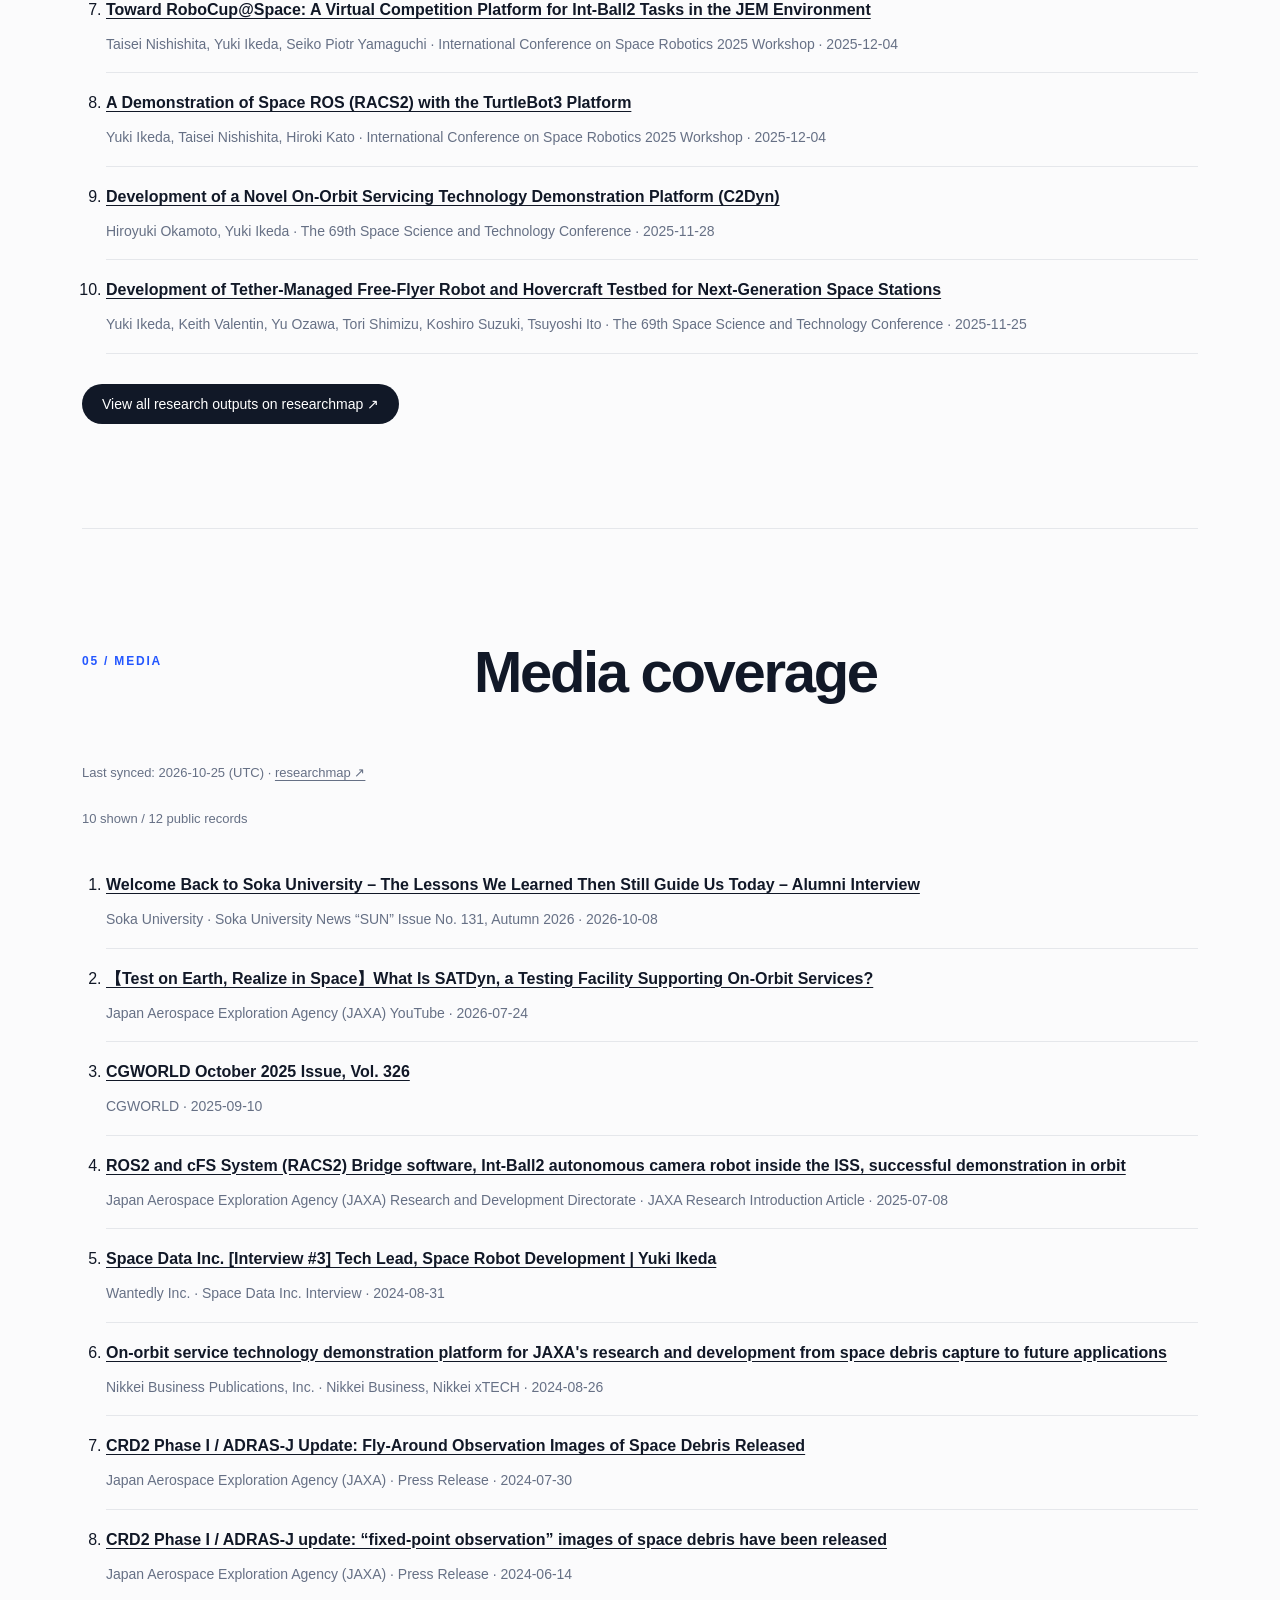
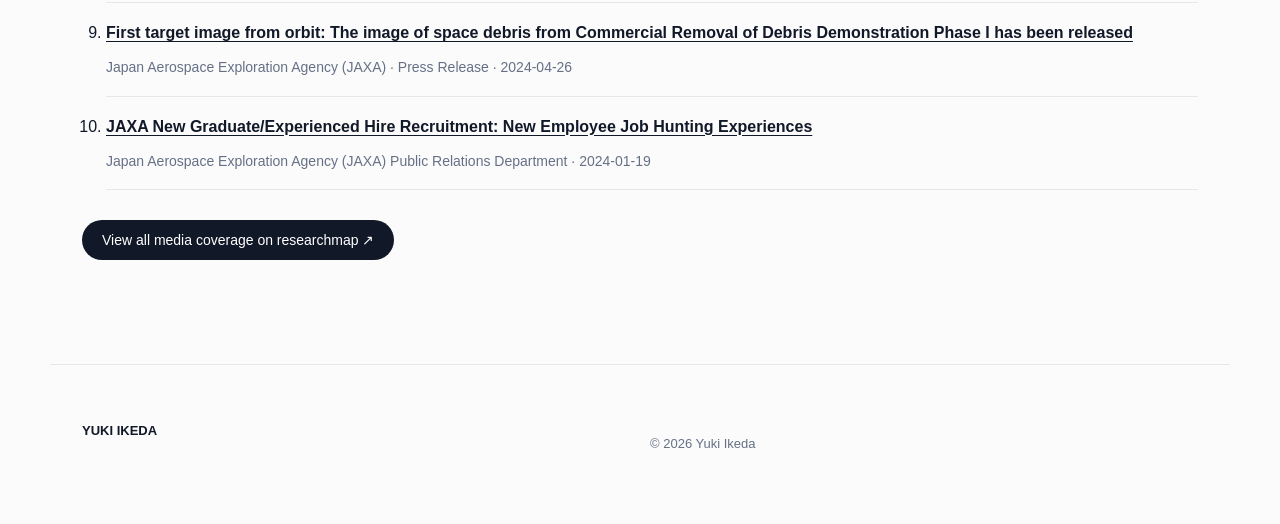
==== commit c6c9efa9: "Use localized researchmap and organization links with direct media URLs" ====
--- a/en/index.html
+++ b/en/index.html
@@ -1,356 +1,356 @@
-<!doctype html>
-<html lang="en">
-  <head>
-    <meta charset="utf-8">
-    <meta name="viewport" content="width=device-width,initial-scale=1">
-    <title>Yuki Ikeda | Space × AI × Robotics</title>
-    <meta name="description" content="Yuki Ikeda — researcher and robotics engineer working on space robotics, AI, autonomous robots, and human-robot interaction.">
-    <link rel="alternate" hreflang="ja" href="../">
-    <!-- ブラウザのタブに表示するYIアイコン -->
-    <link rel="icon" href="../assets/favicon.ico" sizes="any">
-    <link rel="icon" href="../assets/favicon.svg" type="image/svg+xml">
-    <link rel="stylesheet" href="../assets/style.css">
-  </head>
-  <body>
-
-    <!-- ナビゲーションと言語切り替え -->
-    <header>
-      <a class="logo" href="#top">YUKI IKEDA</a>
-      <div class="rightnav">
-        <nav>
-          <a href="#about">About</a>
-          <a href="#career">Career</a>
-          <a href="#projects">Projects</a>
-          <a href="#publications">Publications</a>
-          <a href="#media">Media</a>
-        </nav>
-        <a class="lang" href="../" aria-label="日本語に切り替え">JA</a>
-      </div>
-    </header>
-    <main id="top">
-
-      <!-- トップ：氏名・研究テーマとプロフィール写真 -->
-      <section class="hero">
-        <div class="hero-identity">
-          <p class="eyebrow">RESEARCHER · ROBOTICS ENGINEER</p>
-          <h1>Yuki Ikeda</h1>
-        </div>
-        <div class="hero-portrait">
-          <img src="../img/ikeda_yuki.jpg" alt="Yuki Ikeda" width="1921" height="1920" fetchpriority="high" decoding="async">
-        </div>
-        <div class="hero-details">
-          <p class="hero-theme">Space × AI × Robotics</p>
-          <p class="lead">Developing robotic systems that autonomously perceive,<br>make decisions, and act in space environments.</p>
-
-          <!-- 白いアイコンを濃色背景に配置したプロフィールリンク -->
-          <ul class="profile-links" aria-label="Social and research profiles">
-            <li>
-              <a href="https://twitter.com/YukiIkeda0810" aria-label="X" title="X" target="_blank" rel="noopener noreferrer">
-                <img src="../icon/x.png" alt="" width="48" height="48" decoding="async">
-              </a>
-            </li>
-            <li>
-              <a href="https://www.instagram.com/yuki.amazing/" aria-label="Instagram" title="Instagram" target="_blank" rel="noopener noreferrer">
-                <img src="../icon/instagram.png" alt="" width="48" height="48" decoding="async">
-              </a>
-            </li>
-            <li>
-              <a href="https://www.facebook.com/profile.php?id=100005234762869" aria-label="Facebook" title="Facebook" target="_blank" rel="noopener noreferrer">
-                <img src="../icon/facebook.png" alt="" width="48" height="48" decoding="async">
-              </a>
-            </li>
-            <li>
-              <a href="https://www.linkedin.com/in/%E5%8B%87%E8%BC%9D-yuki-%E6%B1%A0%E7%94%B0-ikeda-73440b222/" aria-label="LinkedIn" title="LinkedIn" target="_blank" rel="noopener noreferrer">
-                <img src="../icon/linkedin.png" alt="" width="48" height="48" decoding="async">
-              </a>
-            </li>
-            <li>
-              <a href="https://qiita.com/YukiIkeda_robot" aria-label="Qiita" title="Qiita" target="_blank" rel="noopener noreferrer">
-                <img src="../icon/qiita.png" alt="" width="48" height="48" decoding="async">
-              </a>
-            </li>
-            <li>
-              <a href="https://github.com/Yuki-Ikeda0810" aria-label="GitHub" title="GitHub" target="_blank" rel="noopener noreferrer">
-                <img src="../icon/github.png" alt="" width="48" height="48" decoding="async">
-              </a>
-            </li>
-            <li>
-              <a href="https://orcid.org/0009-0006-9242-6499" aria-label="ORCID" title="ORCID" target="_blank" rel="noopener noreferrer">
-                <img src="../icon/orcid.png" alt="" width="48" height="48" decoding="async">
-              </a>
-            </li>
-            <li>
-              <a href="https://researchmap.jp/yukiikeda" aria-label="researchmap" title="researchmap" target="_blank" rel="noopener noreferrer">
-                <img src="../icon/reseachmap.png" alt="" width="48" height="48" decoding="async">
-              </a>
-            </li>
-          </ul>
-        </div>
-      </section>
-
-      <!-- 自己紹介 -->
-      <section id="about">
-        <div class="section-title">
-          <p>01 / ABOUT</p>
-          <h2>Bridging intelligent robotics on Earth<br>and robotics in space.</h2>
-        </div>
-        <div class="about">
-          <p>Drawing on my experience in terrestrial intelligent robotics, particularly service robots, and in space robotics research and development since joining JAXA, I work to connect these two fields. My research focuses on bringing intelligent robotics to space applications.</p>
-          <p>This site presents key research topics, research and development projects, and research outputs.</p>
-        </div>
-      </section>
-
-      <!-- researchmapの公開情報から自動生成 -->
-      <section id="career">
-        <!-- researchmap:career:start -->
-        <div class="section-title"><p>02 / CAREER</p><h2>Affiliations &amp; experience</h2></div>
-        <p class="sync-note">Last synced: 2026-10-25 (UTC) · <a href="https://researchmap.jp/yukiikeda" target="_blank" rel="noopener noreferrer">researchmap ↗</a></p>
-        <h3>Current affiliations</h3>
-        <ul class="affiliation-list">
-        <li>JAXA (Japan Aerospace Exploration Agency) / Research and Development Directorate</li>
-        <li>FromEARTH Inc. (JAXA Startup) / Representative Director &amp; CEO</li>
-        <li>Soka University / Graduate School of Science and Engineering / Doctoral Program in Information Systems Science (Doctoral Degree)</li>
-        <li>Soka University / Center for Intelligent Robotics and Sensing Co-Creation / Researcher</li>
-        </ul>
-        <h3>Experience</h3>
-        <div class="career">
-        <div><span>2026-08 – Present</span><h4>FromEARTH Inc. (JAXA Startup) / Representative Director &amp; CEO</h4></div>
-        <div><span>2026-04 – Present</span><h4>Soka University / Center for Intelligent Robotics and Sensing Co-Creation / Researcher</h4></div>
-        <div><span>2024-06 – 2025-11</span><h4>SpaceData Inc. / Lead in Space Robotics Development</h4></div>
-        <div><span>2023-04 – Present</span><h4>JAXA (Japan Aerospace Exploration Agency) / Research and Development Directorate / Engineer</h4></div>
-        </div>
-        <!-- researchmap:career:end -->
-      </section>
-
-      <!-- 開発組織ごとのプロジェクト -->
-      <section id="projects">
-        <div class="section-title">
-          <p>03 / PROJECTS</p>
-          <h2>Projects</h2>
-        </div>
-
-        <!-- JAXA -->
-        <div class="project-group" aria-labelledby="jaxa-title">
-          <div class="organization-header">
-            <div class="organization-name">
-              <h3 class="organization-heading" id="jaxa-title">JAXA</h3>
-              <div class="organization-links">
-                <a class="organization-link" href="https://www.jaxa.jp/" target="_blank" rel="noopener noreferrer">Japan Aerospace Exploration Agency (JAXA) ↗</a>
-                <a class="organization-link" href="https://www.kenkai.jaxa.jp/" target="_blank" rel="noopener noreferrer">JAXA Research and Development Directorate ↗</a>
-              </div>
-            </div>
-            <p class="organization-period">2023–Present</p>
-          </div>
-          <div class="grid projects">
-            <article>
-              <div class="visual project-image">
-                <img src="../img/crd2.png" alt="CRD2 (Commercial Removal of Debris Demonstration)" width="3478" height="1957" loading="lazy" decoding="async">
-              </div>
-              <p class="tag">DEBRIS REMOVAL</p>
-              <h4>CRD2 (Commercial Removal of Debris Demonstration)</h4>
-              <p>CRD2 is a JAXA project conducted with private companies to demonstrate the approach, inspection, capture, and removal of large space debris in stages. It aims to establish debris removal technologies and foster sustainable on-orbit servicing businesses. As a project member, I contribute to research and development on debris capture.</p>
-            </article>
-            <article>
-              <div class="visual project-image">
-                <img src="../img/satdyn_c2dyn.png" alt="SATDyn / C2Dyn" width="4400" height="2475" loading="lazy" decoding="async">
-              </div>
-              <p class="tag">SIMULATION &amp; DYNAMICS</p>
-              <h4>SATDyn / C2Dyn</h4>
-              <p>SATDyn is a ground test facility that reproduces space dynamics to verify approach and capture technologies for on-orbit servicing. In particular, we are developing C2Dyn, which specializes in simulating contact and capture dynamics that were difficult to reproduce with SATDyn.</p>
-            </article>
-            <article>
-              <div class="visual project-image">
-                <img src="../img/space_ros.png" alt="Space ROS" width="3270" height="1839" loading="lazy" decoding="async">
-              </div>
-              <p class="tag">ROBOT SOFTWARE</p>
-              <h4>Space ROS</h4>
-              <p>As part of the Space ROS initiative to bring ROS (Robot Operating System) to space applications, we are developing RACS (ROS and cFS System), which bridges ROS, a robotics software framework, and cFS, a spacecraft software framework. By integrating these two frameworks, we aim to use ROS software and development resources established in terrestrial robotics for space robots while maintaining safety and reliability.</p>
-            </article>
-            <article>
-              <div class="visual project-image">
-                <img src="../img/robocup_space.png" alt="RoboCup@Space" width="4400" height="2475" loading="lazy" decoding="async">
-              </div>
-              <p class="tag">ROBOT COMPETITION</p>
-              <h4>RoboCup@Space</h4>
-              <p>RoboCup JapanOpen @Space Challenge is a competition and benchmark built around tasks inspired by space robot operations. Starting with a simulated ISS environment, it brings together competing AI and autonomous control technologies, with the aim of expanding to future applications in orbit, on the Moon, and in planetary exploration. We work with collaborators to design and run the competition and benchmark.</p>
-            </article>
-          </div>
-        </div>
-
-        <!-- FromEARTH Inc. -->
-        <div class="project-group" aria-labelledby="fromearth-title">
-          <div class="organization-header">
-            <div class="organization-name">
-              <h3 class="organization-heading" id="fromearth-title">FromEARTH Inc.</h3>
-              <div class="organization-links">
-                <a class="organization-link" href="https://www.fe-robotics.com/" target="_blank" rel="noopener noreferrer">FromEARTH Inc. ↗</a>
-              </div>
-            </div>
-            <p class="organization-period">2026–Present</p>
-          </div>
-          <div class="grid projects projects-single">
-            <article>
-              <!-- 同じロボットの2枚の画像 -->
-              <div class="project-gallery">
-                <div class="visual project-image">
-                  <img src="../img/bot_fe_01.png" alt="FromEARTH Inc. intra-station robot (view 1)" width="1254" height="1254" loading="lazy" decoding="async">
-                </div>
-                <div class="visual project-image">
-                  <img src="../img/bot_fe_02.png" alt="FromEARTH Inc. intra-station robot (view 2)" width="4352" height="2445" loading="lazy" decoding="async">
-                </div>
-              </div>
-              <p class="tag">SPACE ROBOTICS</p>
-              <h4>Intra-station Robot</h4>
-              <p>We are developing intelligent robots that operate autonomously in space, supporting onboard operations, experiments, and daily life. Designed for the era of commercial space stations, these robots aim to assist astronauts and contribute to station operations.</p>
-            </article>
-          </div>
-        </div>
-
-        <!-- SpaceData Inc. -->
-        <div class="project-group" aria-labelledby="spacedata-title">
-          <div class="organization-header">
-            <div class="organization-name">
-              <h3 class="organization-heading" id="spacedata-title">SpaceData Inc.</h3>
-              <div class="organization-links">
-                <a class="organization-link" href="https://spacedata.jp/" target="_blank" rel="noopener noreferrer">SpaceData Inc. ↗</a>
-                <a class="organization-link" href="https://spacedata.jp/business/space-robot" target="_blank" rel="noopener noreferrer">Space Robot OS ↗</a>
-              </div>
-            </div>
-            <p class="organization-period">2024–2026</p>
-          </div>
-          <div class="grid projects">
-            <article>
-              <div class="visual project-image">
-                <img src="../img/bot_q.png" alt="Q" width="561" height="548" loading="lazy" decoding="async">
-              </div>
-              <p class="tag">FREE-FLYING ROBOT</p>
-              <h4>Q — Intra-station Robot</h4>
-              <p>Q is an AI-powered autonomous robot for use inside space stations. It flies freely through the cabin using built-in propellers. It was developed to support astronauts by reducing their workload and lowering the operational costs of their activities.</p>
-            </article>
-            <article>
-              <div class="visual project-image">
-                <img src="../img/ib2_digitaltwin.jpg" alt="Int-Ball2 Digital Twin" width="1920" height="1080" loading="lazy" decoding="async">
-              </div>
-              <p class="tag">DIGITAL TWIN</p>
-              <h4>Int-Ball2 Digital Twin</h4>
-              <p>An in-orbit demonstration using JAXA’s Int-Ball2 was conducted to develop the digital twin technology needed for Q. The robot’s motion aboard the ISS (left) was compared with its motion in the simulator (right) as part of this demonstration.</p>
-            </article>
-          </div>
-        </div>
-
-        <!-- SOBITS (Soka University) -->
-        <div class="project-group" aria-labelledby="sobits-title">
-          <div class="organization-header">
-            <div class="organization-name">
-              <h3 class="organization-heading" id="sobits-title">SOBITS (Soka University)</h3>
-              <div class="organization-links">
-                <a class="organization-link" href="https://www.soka.ac.jp/" target="_blank" rel="noopener noreferrer">Soka University ↗</a>
-                <a class="organization-link" href="https://ciros-soka.github.io/" target="_blank" rel="noopener noreferrer">CIROS ↗</a>
-                <a class="organization-link" href="https://home.soka.ac.jp/~teamsobits/" target="_blank" rel="noopener noreferrer">SOBITS ↗</a>
-              </div>
-            </div>
-            <p class="organization-period">2017–2023</p>
-          </div>
-          <div class="grid projects sobits-projects">
-            <article>
-              <div class="visual project-image">
-                <img src="../img/sobit_edu.png" alt="SOBIT EDU" width="540" height="780" loading="lazy" decoding="async">
-              </div>
-              <p class="tag">SOBITS / SOKA UNIVERSITY</p>
-              <h4>SOBIT EDU</h4>
-              <p>SOBIT EDU is an AI-powered autonomous service robot. It combines object recognition and manipulation with autonomous navigation and natural communication, bringing together fundamental capabilities for helping people in their everyday lives.</p>
-            </article>
-            <article>
-              <div class="visual project-image">
-                <img src="../img/sobit_mini.png" alt="SOBIT MINI" width="540" height="780" loading="lazy" decoding="async">
-              </div>
-              <p class="tag">SOBITS / SOKA UNIVERSITY</p>
-              <h4>SOBIT MINI</h4>
-              <p>SOBIT MINI is an AI-powered autonomous service robot. Developed for everyday assistance and an approachable appearance, it features carefully designed head and body shapes, along with expressive behaviors such as blinking.</p>
-            </article>
-            <article>
-              <div class="visual project-image">
-                <img src="../img/sobit_pro.png" alt="SOBIT PRO" width="540" height="780" loading="lazy" decoding="async">
-              </div>
-              <p class="tag">SOBITS / SOKA UNIVERSITY</p>
-              <h4>SOBIT PRO</h4>
-              <p>SOBIT PRO is an AI-powered autonomous service robot. Addressing limitations of EDU and MINI, it combines omnidirectional mobility and an expanded grasping range with a gripper-mounted RGB-D camera for improved perception.</p>
-            </article>
-            <article>
-              <div class="visual project-image">
-                <img src="../img/soby.png" alt="SOBY" width="540" height="780" loading="lazy" decoding="async">
-              </div>
-              <p class="tag">SOBITS / SOKA UNIVERSITY</p>
-              <h4>SOBY</h4>
-              <p>SOBY is an AI-powered autonomous robot with two legs and two wheels. Its charming design explores how simply being nearby, even without performing tasks, can offer companionship and help robots support people.</p>
-            </article>
-          </div>
-        </div>
-      </section>
-
-      <!-- 研究業績 -->
-      <section id="publications">
-        <div class="section-title">
-          <p>04 / PUBLICATIONS</p>
-          <h2>Research outputs</h2>
-        </div>
-        <!-- researchmap:publications:start -->
-        <p class="sync-note">Last synced: 2026-10-25 (UTC) · <a href="https://researchmap.jp/yukiikeda" target="_blank" rel="noopener noreferrer">researchmap ↗</a></p>
-        <h3>Publications</h3>
-        <p class="sync-note">1 shown / 1 public records</p>
-        <ol class="publication-list">
-        <li><a href="https://researchmap.jp/yukiikeda/published_papers/45884820" target="_blank" rel="noopener noreferrer">Development of an Object Detection Method Applicable to the Autonomously Learning Intelligent System in Life Support</a><p>Yuki Ikeda, Yongwoon Choi · Soka University Master&#x27;s Thesis · 2023-03</p></li>
-        </ol>
-        <h3>Presentations</h3>
-        <p class="sync-note">10 shown / 28 public records</p>
-        <ol class="publication-list">
-        <li><a href="https://researchmap.jp/yukiikeda/presentations/54892330" target="_blank" rel="noopener noreferrer">Prospects for Human-Robot Collaborative Technologies in Spacecraft through Robot Competitions</a><p>Taisei Nishishita, Yuki Ikeda, Akihiko Honda, Yoshinobu Hagiwara, Hiroyuki Okada · 44th Annual Conference of the Robotics Society of Japan · 2026-09-03</p></li>
-        <li><a href="https://researchmap.jp/yukiikeda/presentations/54892338" target="_blank" rel="noopener noreferrer">Development of an Open-Source Dual-Arm Mobile Manipulator for Robot Foundation Models</a><p>Keith Valentin Cardenas, Fumiya Ono, Koshiro Suzuki, Yusaku Hanajima, Jiahao Sim, Junho Lee, Taro Tsukada, Kenta Sato, Yuki Ikeda, Yoshinobu Hagiwara, Yongwoon Choi · 44th Annual Conference of the Robotics Society of Japan · 2026-09-02</p></li>
-        <li><a href="https://researchmap.jp/yukiikeda/presentations/54892323" target="_blank" rel="noopener noreferrer">[Keynote Speech] Design and Implementation of a Space AI Robot Benchmark at RoboCup JapanOpen 2026 @Space Challenge</a><p>Yuki Ikeda, Yoshinobu Hagiwara, Taisei Nishishita, Akihiko Honda, Hiroyuki Okada · 44th Annual Conference of the Robotics Society of Japan · 2026-09-02</p></li>
-        <li><a href="https://researchmap.jp/yukiikeda/presentations/54581089" target="_blank" rel="noopener noreferrer">Development of the ROS-Based SATDyn/C2Dyn Technology Demonstration Platform for Space Robotics and Its Extension to Space ROS (RACS2)</a><p>Yuki Ikeda, Hiroyuki Okamoto, Taisei Nishishita, Hiroki Kato · ROSCon JP 2026 · 2026-08-04</p></li>
-        <li><a href="https://researchmap.jp/yukiikeda/presentations/54892416" target="_blank" rel="noopener noreferrer">Expansion of RoboCup Competitions into Space</a><p>Yuki Ikeda · Kayamori Foundation of Informational Science Advancement 30th Anniversary RoboCup Workshop · 2026-02-28</p></li>
-        <li><a href="https://researchmap.jp/yukiikeda/presentations/51863394" target="_blank" rel="noopener noreferrer">RoboCup@Space Challenge Tutorial</a><p>Yuki Ikeda · The 13th Intelligent Home Robotics Workshop · 2025-12-14</p></li>
-        <li><a href="https://researchmap.jp/yukiikeda/presentations/51863377" target="_blank" rel="noopener noreferrer">Toward RoboCup@Space: A Virtual Competition Platform for Int-Ball2 Tasks in the JEM Environment</a><p>Taisei Nishishita, Yuki Ikeda, Seiko Piotr Yamaguchi · International Conference on Space Robotics 2025 Workshop · 2025-12-04</p></li>
-        <li><a href="https://researchmap.jp/yukiikeda/presentations/51863329" target="_blank" rel="noopener noreferrer">A Demonstration of Space ROS (RACS2) with the TurtleBot3 Platform</a><p>Yuki Ikeda, Taisei Nishishita, Hiroki Kato · International Conference on Space Robotics 2025 Workshop · 2025-12-04</p></li>
-        <li><a href="https://researchmap.jp/yukiikeda/presentations/51863306" target="_blank" rel="noopener noreferrer">Development of a Novel On-Orbit Servicing Technology Demonstration Platform (C2Dyn)</a><p>Hiroyuki Okamoto, Yuki Ikeda · The 69th Space Science and Technology Conference · 2025-11-28</p></li>
-        <li><a href="https://researchmap.jp/yukiikeda/presentations/51864378" target="_blank" rel="noopener noreferrer">Development of Tether-Managed Free-Flyer Robot and Hovercraft Testbed for Next-Generation Space Stations</a><p>Yuki Ikeda, Keith Valentin, Yu Ozawa, Tori Shimizu, Koshiro Suzuki, Tsuyoshi Ito · The 69th Space Science and Technology Conference · 2025-11-25</p></li>
-        </ol>
-        <a class="primary" href="https://researchmap.jp/yukiikeda" target="_blank" rel="noopener noreferrer">View all research outputs on researchmap ↗</a>
-        <!-- researchmap:publications:end -->
-      </section>
-
-
-      <!-- researchmap media coverage -->
-      <section id="media">
-        <div class="section-title">
-          <p>05 / MEDIA</p>
-          <h2>Media coverage</h2>
-        </div>
-        <!-- researchmap:media:start -->
-        <p class="sync-note">Last synced: 2026-10-25 (UTC) · <a href="https://researchmap.jp/yukiikeda" target="_blank" rel="noopener noreferrer">researchmap ↗</a></p>
-        <p class="sync-note">10 shown / 12 public records</p>
-        <ol class="publication-list">
-        <li><a href="https://researchmap.jp/yukiikeda/media_coverage/55207281" target="_blank" rel="noopener noreferrer">Welcome Back to Soka University – The Lessons We Learned Then Still Guide Us Today – Alumni Interview</a><p>Soka University · Soka University News “SUN” Issue No. 131, Autumn 2026 · 2026-10-08</p></li>
-        <li><a href="https://researchmap.jp/yukiikeda/media_coverage/54695746" target="_blank" rel="noopener noreferrer">【Test on Earth, Realize in Space】What Is SATDyn, a Testing Facility Supporting On-Orbit Services?</a><p>Japan Aerospace Exploration Agency (JAXA) YouTube · 2026-07-24</p></li>
-        <li><a href="https://researchmap.jp/yukiikeda/media_coverage/51466480" target="_blank" rel="noopener noreferrer">CGWORLD October 2025 Issue, Vol. 326</a><p>CGWORLD · 2025-09-10</p></li>
-        <li><a href="https://researchmap.jp/yukiikeda/media_coverage/50917653" target="_blank" rel="noopener noreferrer">ROS2 and cFS System (RACS2) Bridge software, Int-Ball2 autonomous camera robot inside the ISS, successful demonstration in orbit</a><p>Japan Aerospace Exploration Agency (JAXA) Research and Development Directorate · JAXA Research Introduction Article · 2025-07-08</p></li>
-        <li><a href="https://researchmap.jp/yukiikeda/media_coverage/47588782" target="_blank" rel="noopener noreferrer">Space Data Inc. [Interview #3] Tech Lead, Space Robot Development | Yuki Ikeda</a><p>Wantedly Inc. · Space Data Inc. Interview · 2024-08-31</p></li>
-        <li><a href="https://researchmap.jp/yukiikeda/media_coverage/47521724" target="_blank" rel="noopener noreferrer">On-orbit service technology demonstration platform for JAXA&#x27;s research and development from space debris capture to future applications</a><p>Nikkei Business Publications, Inc. · Nikkei Business, Nikkei xTECH · 2024-08-26</p></li>
-        <li><a href="https://researchmap.jp/yukiikeda/media_coverage/53847917" target="_blank" rel="noopener noreferrer">CRD2 Phase I / ADRAS-J Update: Fly-Around Observation Images of Space Debris Released</a><p>Japan Aerospace Exploration Agency (JAXA) · Press Release · 2024-07-30</p></li>
-        <li><a href="https://researchmap.jp/yukiikeda/media_coverage/53847879" target="_blank" rel="noopener noreferrer">CRD2 Phase I / ADRAS-J update: “fixed-point observation” images of space debris have been released</a><p>Japan Aerospace Exploration Agency (JAXA) · Press Release · 2024-06-14</p></li>
-        <li><a href="https://researchmap.jp/yukiikeda/media_coverage/53847853" target="_blank" rel="noopener noreferrer">First target image from orbit: The image of space debris from Commercial Removal of Debris Demonstration Phase I has been released</a><p>Japan Aerospace Exploration Agency (JAXA) · Press Release · 2024-04-26</p></li>
-        <li><a href="https://researchmap.jp/yukiikeda/media_coverage/51975581" target="_blank" rel="noopener noreferrer">JAXA New Graduate/Experienced Hire Recruitment: New Employee Job Hunting Experiences</a><p>Japan Aerospace Exploration Agency (JAXA) Public Relations Department · 2024-01-19</p></li>
-        </ol>
-        <a class="primary" href="https://researchmap.jp/yukiikeda/media_coverage" target="_blank" rel="noopener noreferrer">View all media coverage on researchmap ↗</a>
-        <!-- researchmap:media:end -->
-      </section>
-
-    </main>
-
-    <!-- フッター -->
-    <footer>
-      <b>YUKI IKEDA</b>
-      <p>© 2026 Yuki Ikeda</p>
-    </footer>
-  </body>
-</html>
+<!doctype html>
+<html lang="en">
+  <head>
+    <meta charset="utf-8">
+    <meta name="viewport" content="width=device-width,initial-scale=1">
+    <title>Yuki Ikeda | Space × AI × Robotics</title>
+    <meta name="description" content="Yuki Ikeda — researcher and robotics engineer working on space robotics, AI, autonomous robots, and human-robot interaction.">
+    <link rel="alternate" hreflang="ja" href="../">
+    <!-- ブラウザのタブに表示するYIアイコン -->
+    <link rel="icon" href="../assets/favicon.ico" sizes="any">
+    <link rel="icon" href="../assets/favicon.svg" type="image/svg+xml">
+    <link rel="stylesheet" href="../assets/style.css">
+  </head>
+  <body>
+
+    <!-- ナビゲーションと言語切り替え -->
+    <header>
+      <a class="logo" href="#top">YUKI IKEDA</a>
+      <div class="rightnav">
+        <nav>
+          <a href="#about">About</a>
+          <a href="#career">Career</a>
+          <a href="#projects">Projects</a>
+          <a href="#publications">Publications</a>
+          <a href="#media">Media</a>
+        </nav>
+        <a class="lang" href="../" aria-label="日本語に切り替え">JA</a>
+      </div>
+    </header>
+    <main id="top">
+
+      <!-- トップ：氏名・研究テーマとプロフィール写真 -->
+      <section class="hero">
+        <div class="hero-identity">
+          <p class="eyebrow">RESEARCHER · ROBOTICS ENGINEER</p>
+          <h1>Yuki Ikeda</h1>
+        </div>
+        <div class="hero-portrait">
+          <img src="../img/ikeda_yuki.jpg" alt="Yuki Ikeda" width="1921" height="1920" fetchpriority="high" decoding="async">
+        </div>
+        <div class="hero-details">
+          <p class="hero-theme">Space × AI × Robotics</p>
+          <p class="lead">Developing robotic systems that autonomously perceive,<br>make decisions, and act in space environments.</p>
+
+          <!-- 白いアイコンを濃色背景に配置したプロフィールリンク -->
+          <ul class="profile-links" aria-label="Social and research profiles">
+            <li>
+              <a href="https://twitter.com/YukiIkeda0810" aria-label="X" title="X" target="_blank" rel="noopener noreferrer">
+                <img src="../icon/x.png" alt="" width="48" height="48" decoding="async">
+              </a>
+            </li>
+            <li>
+              <a href="https://www.instagram.com/yuki.amazing/" aria-label="Instagram" title="Instagram" target="_blank" rel="noopener noreferrer">
+                <img src="../icon/instagram.png" alt="" width="48" height="48" decoding="async">
+              </a>
+            </li>
+            <li>
+              <a href="https://www.facebook.com/profile.php?id=100005234762869" aria-label="Facebook" title="Facebook" target="_blank" rel="noopener noreferrer">
+                <img src="../icon/facebook.png" alt="" width="48" height="48" decoding="async">
+              </a>
+            </li>
+            <li>
+              <a href="https://www.linkedin.com/in/%E5%8B%87%E8%BC%9D-yuki-%E6%B1%A0%E7%94%B0-ikeda-73440b222/" aria-label="LinkedIn" title="LinkedIn" target="_blank" rel="noopener noreferrer">
+                <img src="../icon/linkedin.png" alt="" width="48" height="48" decoding="async">
+              </a>
+            </li>
+            <li>
+              <a href="https://qiita.com/YukiIkeda_robot" aria-label="Qiita" title="Qiita" target="_blank" rel="noopener noreferrer">
+                <img src="../icon/qiita.png" alt="" width="48" height="48" decoding="async">
+              </a>
+            </li>
+            <li>
+              <a href="https://github.com/Yuki-Ikeda0810" aria-label="GitHub" title="GitHub" target="_blank" rel="noopener noreferrer">
+                <img src="../icon/github.png" alt="" width="48" height="48" decoding="async">
+              </a>
+            </li>
+            <li>
+              <a href="https://orcid.org/0009-0006-9242-6499" aria-label="ORCID" title="ORCID" target="_blank" rel="noopener noreferrer">
+                <img src="../icon/orcid.png" alt="" width="48" height="48" decoding="async">
+              </a>
+            </li>
+            <li>
+              <a href="https://researchmap.jp/yukiikeda?lang=en" aria-label="researchmap" title="researchmap" target="_blank" rel="noopener noreferrer">
+                <img src="../icon/reseachmap.png" alt="" width="48" height="48" decoding="async">
+              </a>
+            </li>
+          </ul>
+        </div>
+      </section>
+
+      <!-- 自己紹介 -->
+      <section id="about">
+        <div class="section-title">
+          <p>01 / ABOUT</p>
+          <h2>Bridging intelligent robotics on Earth<br>and robotics in space.</h2>
+        </div>
+        <div class="about">
+          <p>Drawing on my experience in terrestrial intelligent robotics, particularly service robots, and in space robotics research and development since joining JAXA, I work to connect these two fields. My research focuses on bringing intelligent robotics to space applications.</p>
+          <p>This site presents key research topics, research and development projects, and research outputs.</p>
+        </div>
+      </section>
+
+      <!-- researchmapの公開情報から自動生成 -->
+      <section id="career">
+        <!-- researchmap:career:start -->
+        <div class="section-title"><p>02 / CAREER</p><h2>Affiliations &amp; experience</h2></div>
+        <p class="sync-note">Last synced: 2026-10-25 (UTC) · <a href="https://researchmap.jp/yukiikeda?lang=en" target="_blank" rel="noopener noreferrer">researchmap ↗</a></p>
+        <h3>Current affiliations</h3>
+        <ul class="affiliation-list">
+        <li>JAXA (Japan Aerospace Exploration Agency) / Research and Development Directorate</li>
+        <li>FromEARTH Inc. (JAXA Startup) / Representative Director &amp; CEO</li>
+        <li>Soka University / Graduate School of Science and Engineering / Doctoral Program in Information Systems Science (Doctoral Degree)</li>
+        <li>Soka University / Center for Intelligent Robotics and Sensing Co-Creation / Researcher</li>
+        </ul>
+        <h3>Experience</h3>
+        <div class="career">
+        <div><span>2026-08 – Present</span><h4>FromEARTH Inc. (JAXA Startup) / Representative Director &amp; CEO</h4></div>
+        <div><span>2026-04 – Present</span><h4>Soka University / Center for Intelligent Robotics and Sensing Co-Creation / Researcher</h4></div>
+        <div><span>2024-06 – 2025-11</span><h4>SpaceData Inc. / Lead in Space Robotics Development</h4></div>
+        <div><span>2023-04 – Present</span><h4>JAXA (Japan Aerospace Exploration Agency) / Research and Development Directorate / Engineer</h4></div>
+        </div>
+        <!-- researchmap:career:end -->
+      </section>
+
+      <!-- 開発組織ごとのプロジェクト -->
+      <section id="projects">
+        <div class="section-title">
+          <p>03 / PROJECTS</p>
+          <h2>Projects</h2>
+        </div>
+
+        <!-- JAXA -->
+        <div class="project-group" aria-labelledby="jaxa-title">
+          <div class="organization-header">
+            <div class="organization-name">
+              <h3 class="organization-heading" id="jaxa-title">JAXA</h3>
+              <div class="organization-links">
+                <a class="organization-link" href="https://global.jaxa.jp/" target="_blank" rel="noopener noreferrer">Japan Aerospace Exploration Agency (JAXA) ↗</a>
+                <a class="organization-link" href="https://www.kenkai.jaxa.jp/eng/" target="_blank" rel="noopener noreferrer">JAXA Research and Development Directorate ↗</a>
+              </div>
+            </div>
+            <p class="organization-period">2023–Present</p>
+          </div>
+          <div class="grid projects">
+            <article>
+              <div class="visual project-image">
+                <img src="../img/crd2.png" alt="CRD2 (Commercial Removal of Debris Demonstration)" width="3478" height="1957" loading="lazy" decoding="async">
+              </div>
+              <p class="tag">DEBRIS REMOVAL</p>
+              <h4>CRD2 (Commercial Removal of Debris Demonstration)</h4>
+              <p>CRD2 is a JAXA project conducted with private companies to demonstrate the approach, inspection, capture, and removal of large space debris in stages. It aims to establish debris removal technologies and foster sustainable on-orbit servicing businesses. As a project member, I contribute to research and development on debris capture.</p>
+            </article>
+            <article>
+              <div class="visual project-image">
+                <img src="../img/satdyn_c2dyn.png" alt="SATDyn / C2Dyn" width="4400" height="2475" loading="lazy" decoding="async">
+              </div>
+              <p class="tag">SIMULATION &amp; DYNAMICS</p>
+              <h4>SATDyn / C2Dyn</h4>
+              <p>SATDyn is a ground test facility that reproduces space dynamics to verify approach and capture technologies for on-orbit servicing. In particular, we are developing C2Dyn, which specializes in simulating contact and capture dynamics that were difficult to reproduce with SATDyn.</p>
+            </article>
+            <article>
+              <div class="visual project-image">
+                <img src="../img/space_ros.png" alt="Space ROS" width="3270" height="1839" loading="lazy" decoding="async">
+              </div>
+              <p class="tag">ROBOT SOFTWARE</p>
+              <h4>Space ROS</h4>
+              <p>As part of the Space ROS initiative to bring ROS (Robot Operating System) to space applications, we are developing RACS (ROS and cFS System), which bridges ROS, a robotics software framework, and cFS, a spacecraft software framework. By integrating these two frameworks, we aim to use ROS software and development resources established in terrestrial robotics for space robots while maintaining safety and reliability.</p>
+            </article>
+            <article>
+              <div class="visual project-image">
+                <img src="../img/robocup_space.png" alt="RoboCup@Space" width="4400" height="2475" loading="lazy" decoding="async">
+              </div>
+              <p class="tag">ROBOT COMPETITION</p>
+              <h4>RoboCup@Space</h4>
+              <p>RoboCup JapanOpen @Space Challenge is a competition and benchmark built around tasks inspired by space robot operations. Starting with a simulated ISS environment, it brings together competing AI and autonomous control technologies, with the aim of expanding to future applications in orbit, on the Moon, and in planetary exploration. We work with collaborators to design and run the competition and benchmark.</p>
+            </article>
+          </div>
+        </div>
+
+        <!-- FromEARTH Inc. -->
+        <div class="project-group" aria-labelledby="fromearth-title">
+          <div class="organization-header">
+            <div class="organization-name">
+              <h3 class="organization-heading" id="fromearth-title">FromEARTH Inc.</h3>
+              <div class="organization-links">
+                <a class="organization-link" href="https://www.fe-robotics.com/" target="_blank" rel="noopener noreferrer">FromEARTH Inc. ↗</a>
+              </div>
+            </div>
+            <p class="organization-period">2026–Present</p>
+          </div>
+          <div class="grid projects projects-single">
+            <article>
+              <!-- 同じロボットの2枚の画像 -->
+              <div class="project-gallery">
+                <div class="visual project-image">
+                  <img src="../img/bot_fe_01.png" alt="FromEARTH Inc. intra-station robot (view 1)" width="1254" height="1254" loading="lazy" decoding="async">
+                </div>
+                <div class="visual project-image">
+                  <img src="../img/bot_fe_02.png" alt="FromEARTH Inc. intra-station robot (view 2)" width="4352" height="2445" loading="lazy" decoding="async">
+                </div>
+              </div>
+              <p class="tag">SPACE ROBOTICS</p>
+              <h4>Intra-station Robot</h4>
+              <p>We are developing intelligent robots that operate autonomously in space, supporting onboard operations, experiments, and daily life. Designed for the era of commercial space stations, these robots aim to assist astronauts and contribute to station operations.</p>
+            </article>
+          </div>
+        </div>
+
+        <!-- SpaceData Inc. -->
+        <div class="project-group" aria-labelledby="spacedata-title">
+          <div class="organization-header">
+            <div class="organization-name">
+              <h3 class="organization-heading" id="spacedata-title">SpaceData Inc.</h3>
+              <div class="organization-links">
+                <a class="organization-link" href="https://en.spacedata.jp/" target="_blank" rel="noopener noreferrer">SpaceData Inc. ↗</a>
+                <a class="organization-link" href="https://en.spacedata.jp/business/space-robot" target="_blank" rel="noopener noreferrer">Space Robot OS ↗</a>
+              </div>
+            </div>
+            <p class="organization-period">2024–2026</p>
+          </div>
+          <div class="grid projects">
+            <article>
+              <div class="visual project-image">
+                <img src="../img/bot_q.png" alt="Q" width="561" height="548" loading="lazy" decoding="async">
+              </div>
+              <p class="tag">FREE-FLYING ROBOT</p>
+              <h4>Q — Intra-station Robot</h4>
+              <p>Q is an AI-powered autonomous robot for use inside space stations. It flies freely through the cabin using built-in propellers. It was developed to support astronauts by reducing their workload and lowering the operational costs of their activities.</p>
+            </article>
+            <article>
+              <div class="visual project-image">
+                <img src="../img/ib2_digitaltwin.jpg" alt="Int-Ball2 Digital Twin" width="1920" height="1080" loading="lazy" decoding="async">
+              </div>
+              <p class="tag">DIGITAL TWIN</p>
+              <h4>Int-Ball2 Digital Twin</h4>
+              <p>An in-orbit demonstration using JAXA’s Int-Ball2 was conducted to develop the digital twin technology needed for Q. The robot’s motion aboard the ISS (left) was compared with its motion in the simulator (right) as part of this demonstration.</p>
+            </article>
+          </div>
+        </div>
+
+        <!-- SOBITS (Soka University) -->
+        <div class="project-group" aria-labelledby="sobits-title">
+          <div class="organization-header">
+            <div class="organization-name">
+              <h3 class="organization-heading" id="sobits-title">SOBITS (Soka University)</h3>
+              <div class="organization-links">
+                <a class="organization-link" href="https://www.soka.ac.jp/en/" target="_blank" rel="noopener noreferrer">Soka University ↗</a>
+                <a class="organization-link" href="https://ciros-soka.github.io/" target="_blank" rel="noopener noreferrer">CIROS ↗</a>
+                <a class="organization-link" href="https://home.soka.ac.jp/~teamsobits/" target="_blank" rel="noopener noreferrer">SOBITS ↗</a>
+              </div>
+            </div>
+            <p class="organization-period">2017–2023</p>
+          </div>
+          <div class="grid projects sobits-projects">
+            <article>
+              <div class="visual project-image">
+                <img src="../img/sobit_edu.png" alt="SOBIT EDU" width="540" height="780" loading="lazy" decoding="async">
+              </div>
+              <p class="tag">SOBITS / SOKA UNIVERSITY</p>
+              <h4>SOBIT EDU</h4>
+              <p>SOBIT EDU is an AI-powered autonomous service robot. It combines object recognition and manipulation with autonomous navigation and natural communication, bringing together fundamental capabilities for helping people in their everyday lives.</p>
+            </article>
+            <article>
+              <div class="visual project-image">
+                <img src="../img/sobit_mini.png" alt="SOBIT MINI" width="540" height="780" loading="lazy" decoding="async">
+              </div>
+              <p class="tag">SOBITS / SOKA UNIVERSITY</p>
+              <h4>SOBIT MINI</h4>
+              <p>SOBIT MINI is an AI-powered autonomous service robot. Developed for everyday assistance and an approachable appearance, it features carefully designed head and body shapes, along with expressive behaviors such as blinking.</p>
+            </article>
+            <article>
+              <div class="visual project-image">
+                <img src="../img/sobit_pro.png" alt="SOBIT PRO" width="540" height="780" loading="lazy" decoding="async">
+              </div>
+              <p class="tag">SOBITS / SOKA UNIVERSITY</p>
+              <h4>SOBIT PRO</h4>
+              <p>SOBIT PRO is an AI-powered autonomous service robot. Addressing limitations of EDU and MINI, it combines omnidirectional mobility and an expanded grasping range with a gripper-mounted RGB-D camera for improved perception.</p>
+            </article>
+            <article>
+              <div class="visual project-image">
+                <img src="../img/soby.png" alt="SOBY" width="540" height="780" loading="lazy" decoding="async">
+              </div>
+              <p class="tag">SOBITS / SOKA UNIVERSITY</p>
+              <h4>SOBY</h4>
+              <p>SOBY is an AI-powered autonomous robot with two legs and two wheels. Its charming design explores how simply being nearby, even without performing tasks, can offer companionship and help robots support people.</p>
+            </article>
+          </div>
+        </div>
+      </section>
+
+      <!-- 研究業績 -->
+      <section id="publications">
+        <div class="section-title">
+          <p>04 / PUBLICATIONS</p>
+          <h2>Research outputs</h2>
+        </div>
+        <!-- researchmap:publications:start -->
+        <p class="sync-note">Last synced: 2026-10-25 (UTC) · <a href="https://researchmap.jp/yukiikeda?lang=en" target="_blank" rel="noopener noreferrer">researchmap ↗</a></p>
+        <h3>Publications</h3>
+        <p class="sync-note">1 shown / 1 public records</p>
+        <ol class="publication-list">
+        <li><a href="https://researchmap.jp/yukiikeda/published_papers/45884820?lang=en" target="_blank" rel="noopener noreferrer">Development of an Object Detection Method Applicable to the Autonomously Learning Intelligent System in Life Support</a><p>Yuki Ikeda, Yongwoon Choi · Soka University Master&#x27;s Thesis · 2023-03</p></li>
+        </ol>
+        <h3>Presentations</h3>
+        <p class="sync-note">10 shown / 28 public records</p>
+        <ol class="publication-list">
+        <li><a href="https://researchmap.jp/yukiikeda/presentations/54892330?lang=en" target="_blank" rel="noopener noreferrer">Prospects for Human-Robot Collaborative Technologies in Spacecraft through Robot Competitions</a><p>Taisei Nishishita, Yuki Ikeda, Akihiko Honda, Yoshinobu Hagiwara, Hiroyuki Okada · 44th Annual Conference of the Robotics Society of Japan · 2026-09-03</p></li>
+        <li><a href="https://researchmap.jp/yukiikeda/presentations/54892338?lang=en" target="_blank" rel="noopener noreferrer">Development of an Open-Source Dual-Arm Mobile Manipulator for Robot Foundation Models</a><p>Keith Valentin Cardenas, Fumiya Ono, Koshiro Suzuki, Yusaku Hanajima, Jiahao Sim, Junho Lee, Taro Tsukada, Kenta Sato, Yuki Ikeda, Yoshinobu Hagiwara, Yongwoon Choi · 44th Annual Conference of the Robotics Society of Japan · 2026-09-02</p></li>
+        <li><a href="https://researchmap.jp/yukiikeda/presentations/54892323?lang=en" target="_blank" rel="noopener noreferrer">[Keynote Speech] Design and Implementation of a Space AI Robot Benchmark at RoboCup JapanOpen 2026 @Space Challenge</a><p>Yuki Ikeda, Yoshinobu Hagiwara, Taisei Nishishita, Akihiko Honda, Hiroyuki Okada · 44th Annual Conference of the Robotics Society of Japan · 2026-09-02</p></li>
+        <li><a href="https://researchmap.jp/yukiikeda/presentations/54581089?lang=en" target="_blank" rel="noopener noreferrer">Development of the ROS-Based SATDyn/C2Dyn Technology Demonstration Platform for Space Robotics and Its Extension to Space ROS (RACS2)</a><p>Yuki Ikeda, Hiroyuki Okamoto, Taisei Nishishita, Hiroki Kato · ROSCon JP 2026 · 2026-08-04</p></li>
+        <li><a href="https://researchmap.jp/yukiikeda/presentations/54892416?lang=en" target="_blank" rel="noopener noreferrer">Expansion of RoboCup Competitions into Space</a><p>Yuki Ikeda · Kayamori Foundation of Informational Science Advancement 30th Anniversary RoboCup Workshop · 2026-02-28</p></li>
+        <li><a href="https://researchmap.jp/yukiikeda/presentations/51863394?lang=en" target="_blank" rel="noopener noreferrer">RoboCup@Space Challenge Tutorial</a><p>Yuki Ikeda · The 13th Intelligent Home Robotics Workshop · 2025-12-14</p></li>
+        <li><a href="https://researchmap.jp/yukiikeda/presentations/51863377?lang=en" target="_blank" rel="noopener noreferrer">Toward RoboCup@Space: A Virtual Competition Platform for Int-Ball2 Tasks in the JEM Environment</a><p>Taisei Nishishita, Yuki Ikeda, Seiko Piotr Yamaguchi · International Conference on Space Robotics 2025 Workshop · 2025-12-04</p></li>
+        <li><a href="https://researchmap.jp/yukiikeda/presentations/51863329?lang=en" target="_blank" rel="noopener noreferrer">A Demonstration of Space ROS (RACS2) with the TurtleBot3 Platform</a><p>Yuki Ikeda, Taisei Nishishita, Hiroki Kato · International Conference on Space Robotics 2025 Workshop · 2025-12-04</p></li>
+        <li><a href="https://researchmap.jp/yukiikeda/presentations/51863306?lang=en" target="_blank" rel="noopener noreferrer">Development of a Novel On-Orbit Servicing Technology Demonstration Platform (C2Dyn)</a><p>Hiroyuki Okamoto, Yuki Ikeda · The 69th Space Science and Technology Conference · 2025-11-28</p></li>
+        <li><a href="https://researchmap.jp/yukiikeda/presentations/51864378?lang=en" target="_blank" rel="noopener noreferrer">Development of Tether-Managed Free-Flyer Robot and Hovercraft Testbed for Next-Generation Space Stations</a><p>Yuki Ikeda, Keith Valentin, Yu Ozawa, Tori Shimizu, Koshiro Suzuki, Tsuyoshi Ito · The 69th Space Science and Technology Conference · 2025-11-25</p></li>
+        </ol>
+        <a class="primary" href="https://researchmap.jp/yukiikeda?lang=en" target="_blank" rel="noopener noreferrer">View all research outputs on researchmap ↗</a>
+        <!-- researchmap:publications:end -->
+      </section>
+
+
+      <!-- researchmap media coverage -->
+      <section id="media">
+        <div class="section-title">
+          <p>05 / MEDIA</p>
+          <h2>Media coverage</h2>
+        </div>
+        <!-- researchmap:media:start -->
+        <p class="sync-note">Last synced: 2026-10-25 (UTC) · <a href="https://researchmap.jp/yukiikeda?lang=en" target="_blank" rel="noopener noreferrer">researchmap ↗</a></p>
+        <p class="sync-note">10 shown / 12 public records</p>
+        <ol class="publication-list">
+        <li><a href="https://www.soka.ac.jp/sun_file/131/9/index.html" target="_blank" rel="noopener noreferrer">Welcome Back to Soka University – The Lessons We Learned Then Still Guide Us Today – Alumni Interview</a><p>Soka University · Soka University News “SUN” Issue No. 131, Autumn 2026 · 2026-10-08</p></li>
+        <li><a href="https://www.youtube.com/watch?v=6xhwpzKdXIs&amp;t=51s" target="_blank" rel="noopener noreferrer">【Test on Earth, Realize in Space】What Is SATDyn, a Testing Facility Supporting On-Orbit Services?</a><p>Japan Aerospace Exploration Agency (JAXA) YouTube · 2026-07-24</p></li>
+        <li><a href="https://cgworld.jp/magazine/cgw326.html" target="_blank" rel="noopener noreferrer">CGWORLD October 2025 Issue, Vol. 326</a><p>CGWORLD · 2025-09-10</p></li>
+        <li><a href="https://www.kenkai.jaxa.jp/research/innovation/racs2.html" target="_blank" rel="noopener noreferrer">ROS2 and cFS System (RACS2) Bridge software, Int-Ball2 autonomous camera robot inside the ISS, successful demonstration in orbit</a><p>Japan Aerospace Exploration Agency (JAXA) Research and Development Directorate · JAXA Research Introduction Article · 2025-07-08</p></li>
+        <li><a href="https://www.wantedly.com/companies/spacedata/post_articles/923015" target="_blank" rel="noopener noreferrer">Space Data Inc. [Interview #3] Tech Lead, Space Robot Development | Yuki Ikeda</a><p>Wantedly Inc. · Space Data Inc. Interview · 2024-08-31</p></li>
+        <li><a href="https://special.nikkeibp.co.jp/atclh/NXT/20/dSPACE2020/vol11_1/" target="_blank" rel="noopener noreferrer">On-orbit service technology demonstration platform for JAXA&#x27;s research and development from space debris capture to future applications</a><p>Nikkei Business Publications, Inc. · Nikkei Business, Nikkei xTECH · 2024-08-26</p></li>
+        <li><a href="https://global.jaxa.jp/press/2024/07/20240730-1_e.html" target="_blank" rel="noopener noreferrer">CRD2 Phase I / ADRAS-J Update: Fly-Around Observation Images of Space Debris Released</a><p>Japan Aerospace Exploration Agency (JAXA) · Press Release · 2024-07-30</p></li>
+        <li><a href="https://global.jaxa.jp/press/2024/06/20240614-2_e.html" target="_blank" rel="noopener noreferrer">CRD2 Phase I / ADRAS-J update: “fixed-point observation” images of space debris have been released</a><p>Japan Aerospace Exploration Agency (JAXA) · Press Release · 2024-06-14</p></li>
+        <li><a href="https://global.jaxa.jp/press/2024/04/20240426-2_e.html" target="_blank" rel="noopener noreferrer">First target image from orbit: The image of space debris from Commercial Removal of Debris Demonstration Phase I has been released</a><p>Japan Aerospace Exploration Agency (JAXA) · Press Release · 2024-04-26</p></li>
+        <li><a href="https://www.instagram.com/p/C2Q3HvtSoHh/?igsh=cjhod242MzMybGQ1" target="_blank" rel="noopener noreferrer">JAXA New Graduate/Experienced Hire Recruitment: New Employee Job Hunting Experiences</a><p>Japan Aerospace Exploration Agency (JAXA) Public Relations Department · 2024-01-19</p></li>
+        </ol>
+        <a class="primary" href="https://researchmap.jp/yukiikeda/media_coverage?lang=en" target="_blank" rel="noopener noreferrer">View all media coverage on researchmap ↗</a>
+        <!-- researchmap:media:end -->
+      </section>
+
+    </main>
+
+    <!-- フッター -->
+    <footer>
+      <b>YUKI IKEDA</b>
+      <p>© 2026 Yuki Ikeda</p>
+    </footer>
+  </body>
+</html>
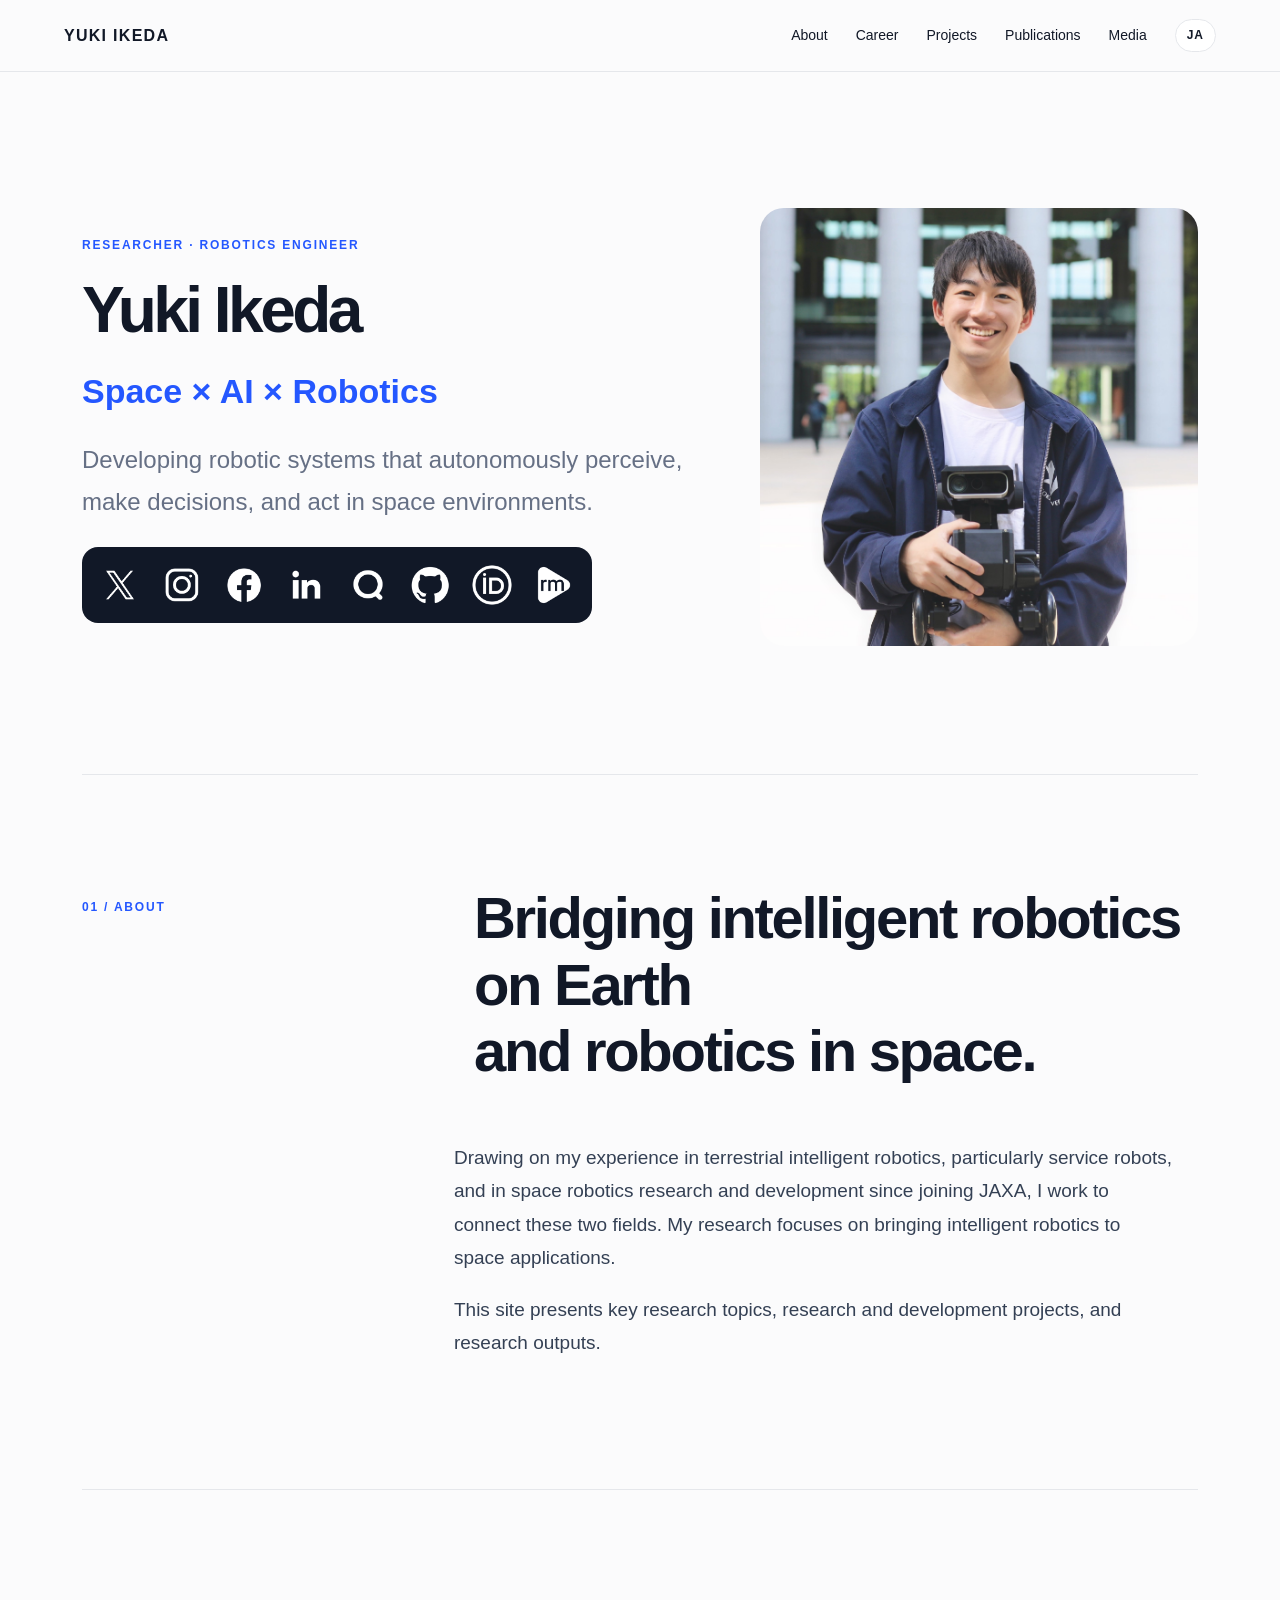
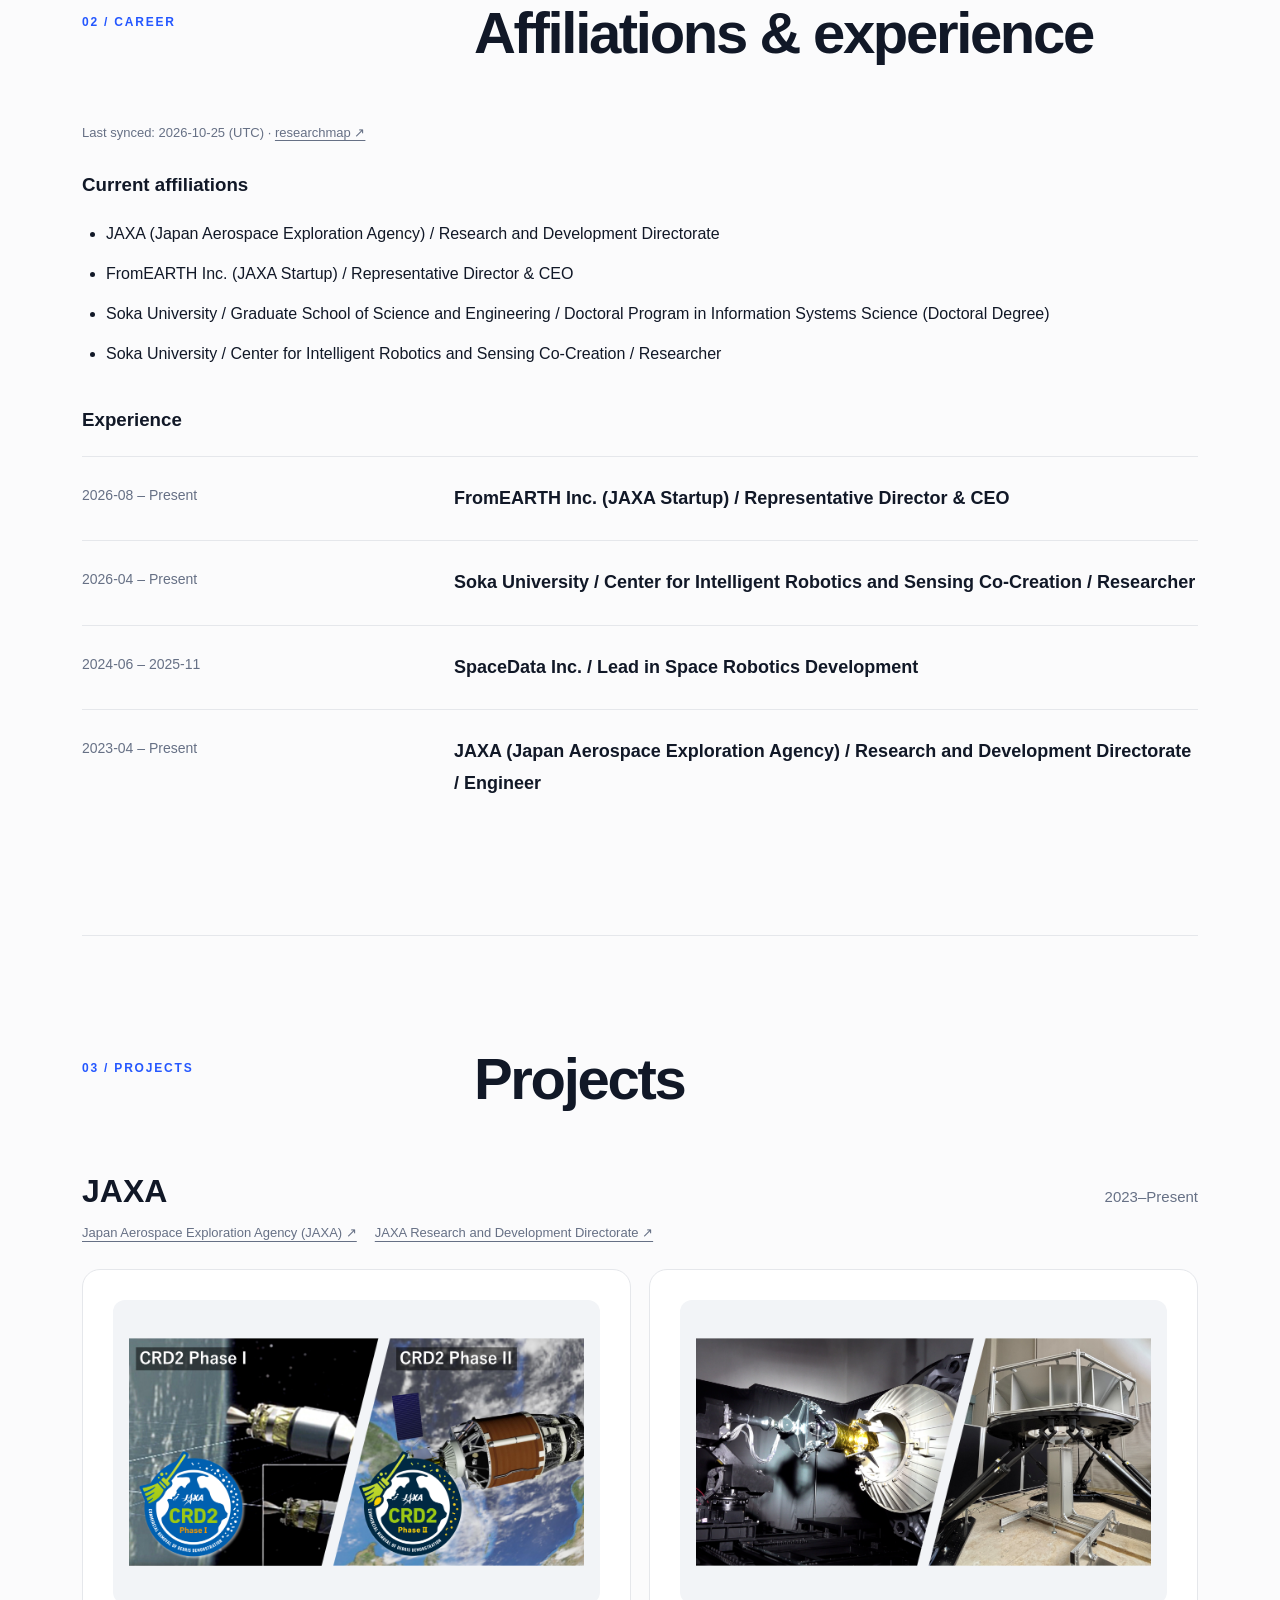
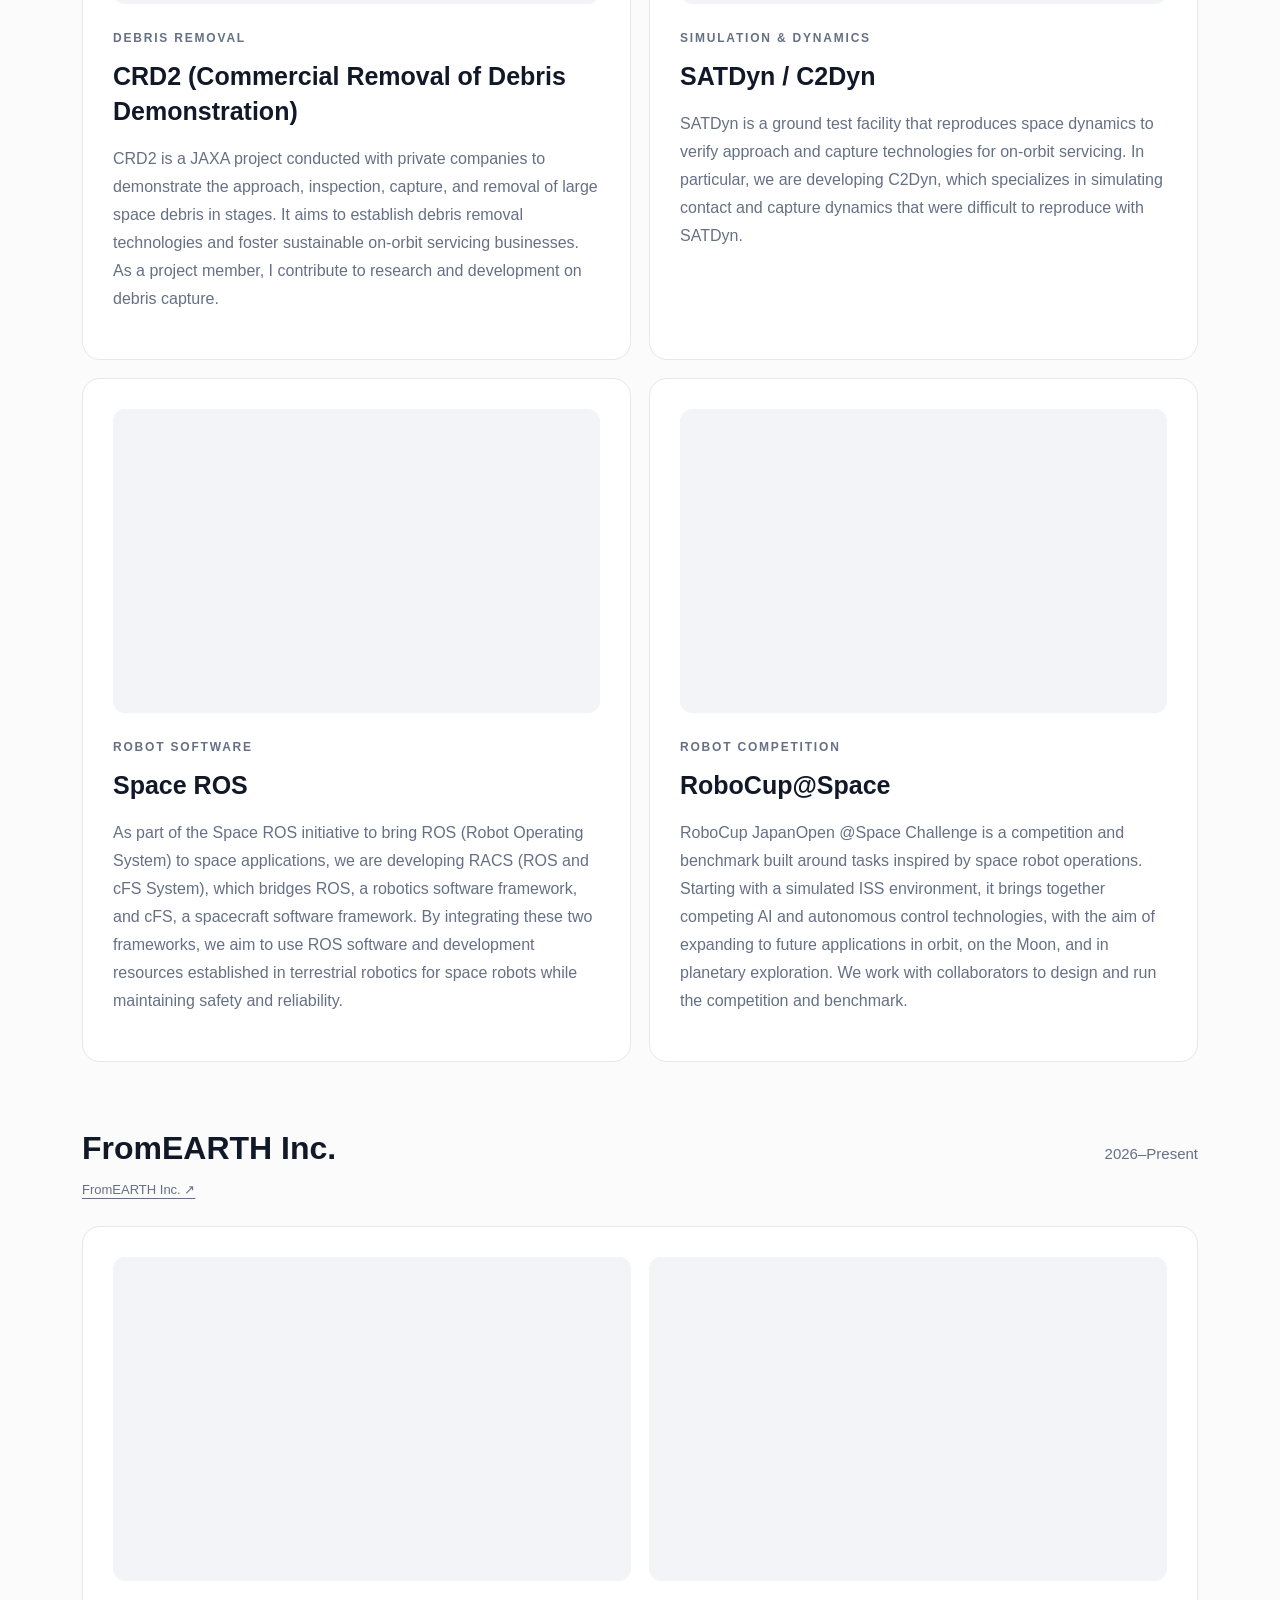
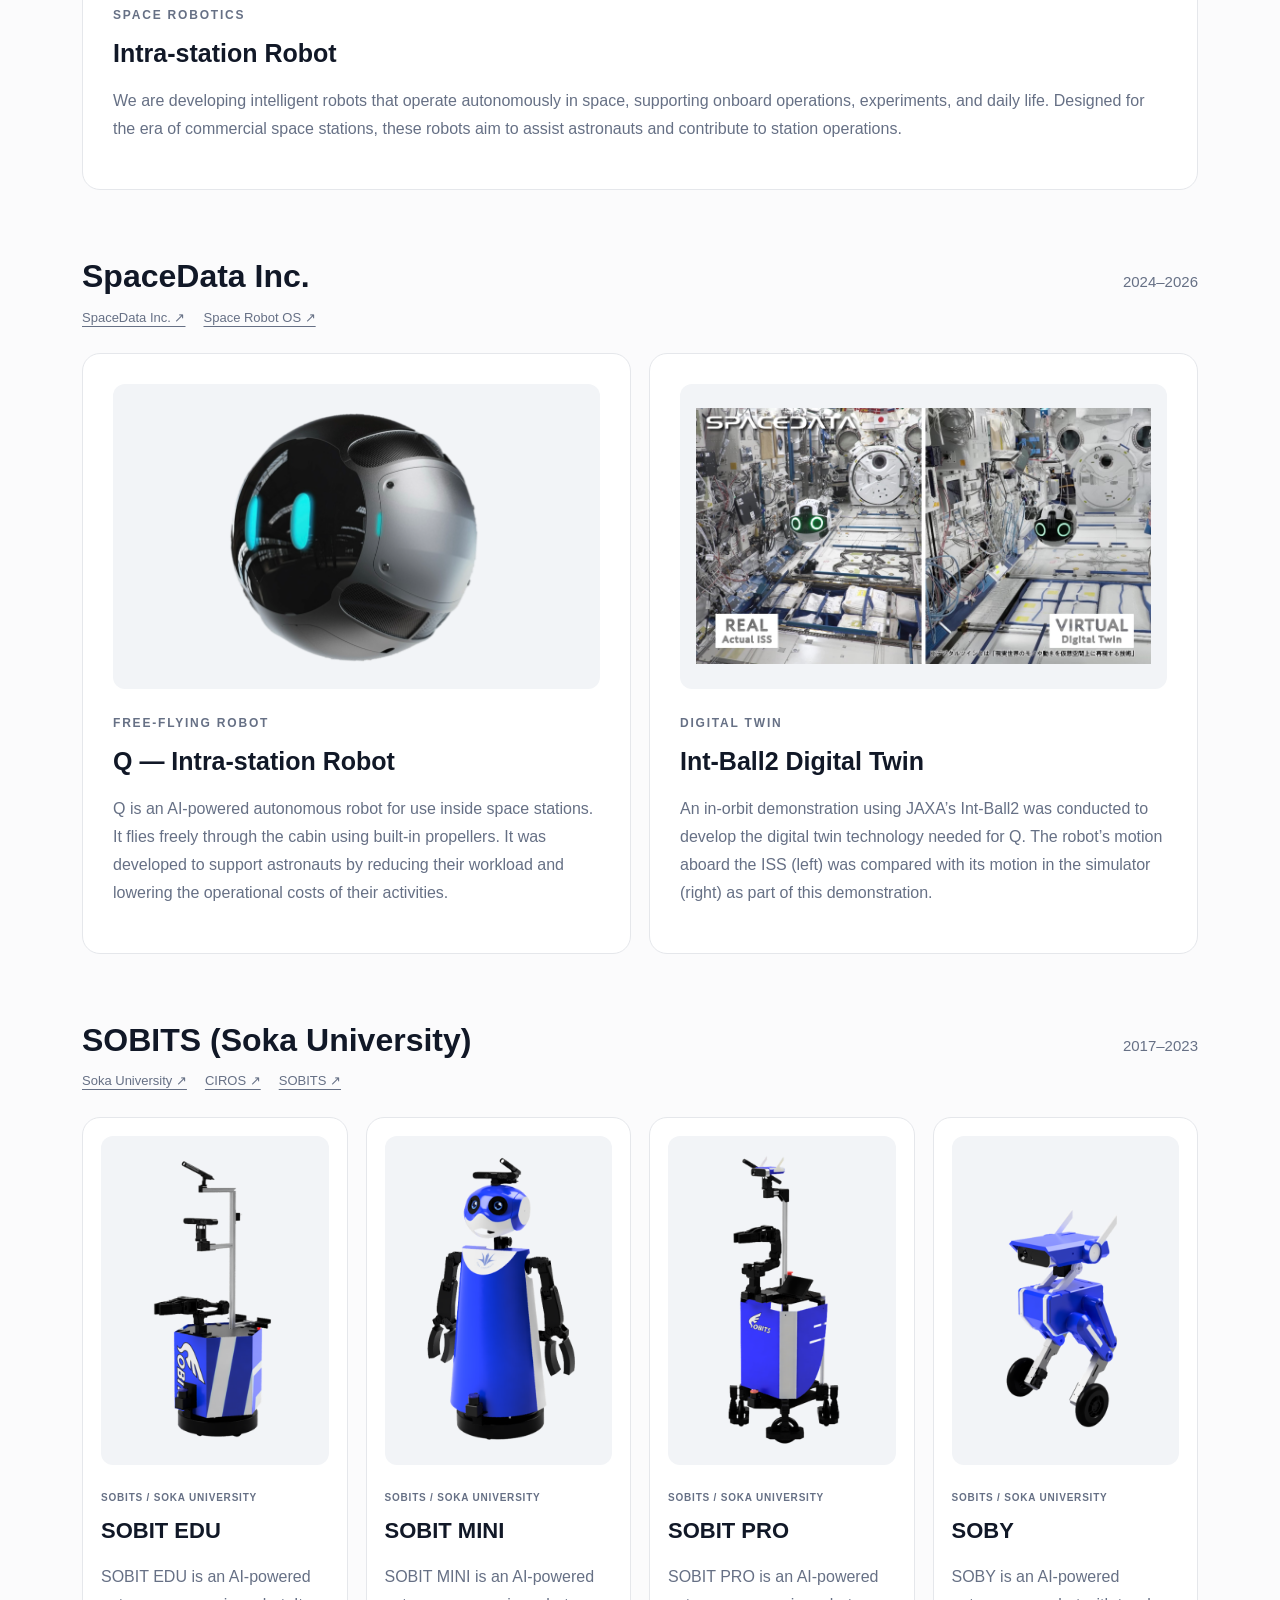
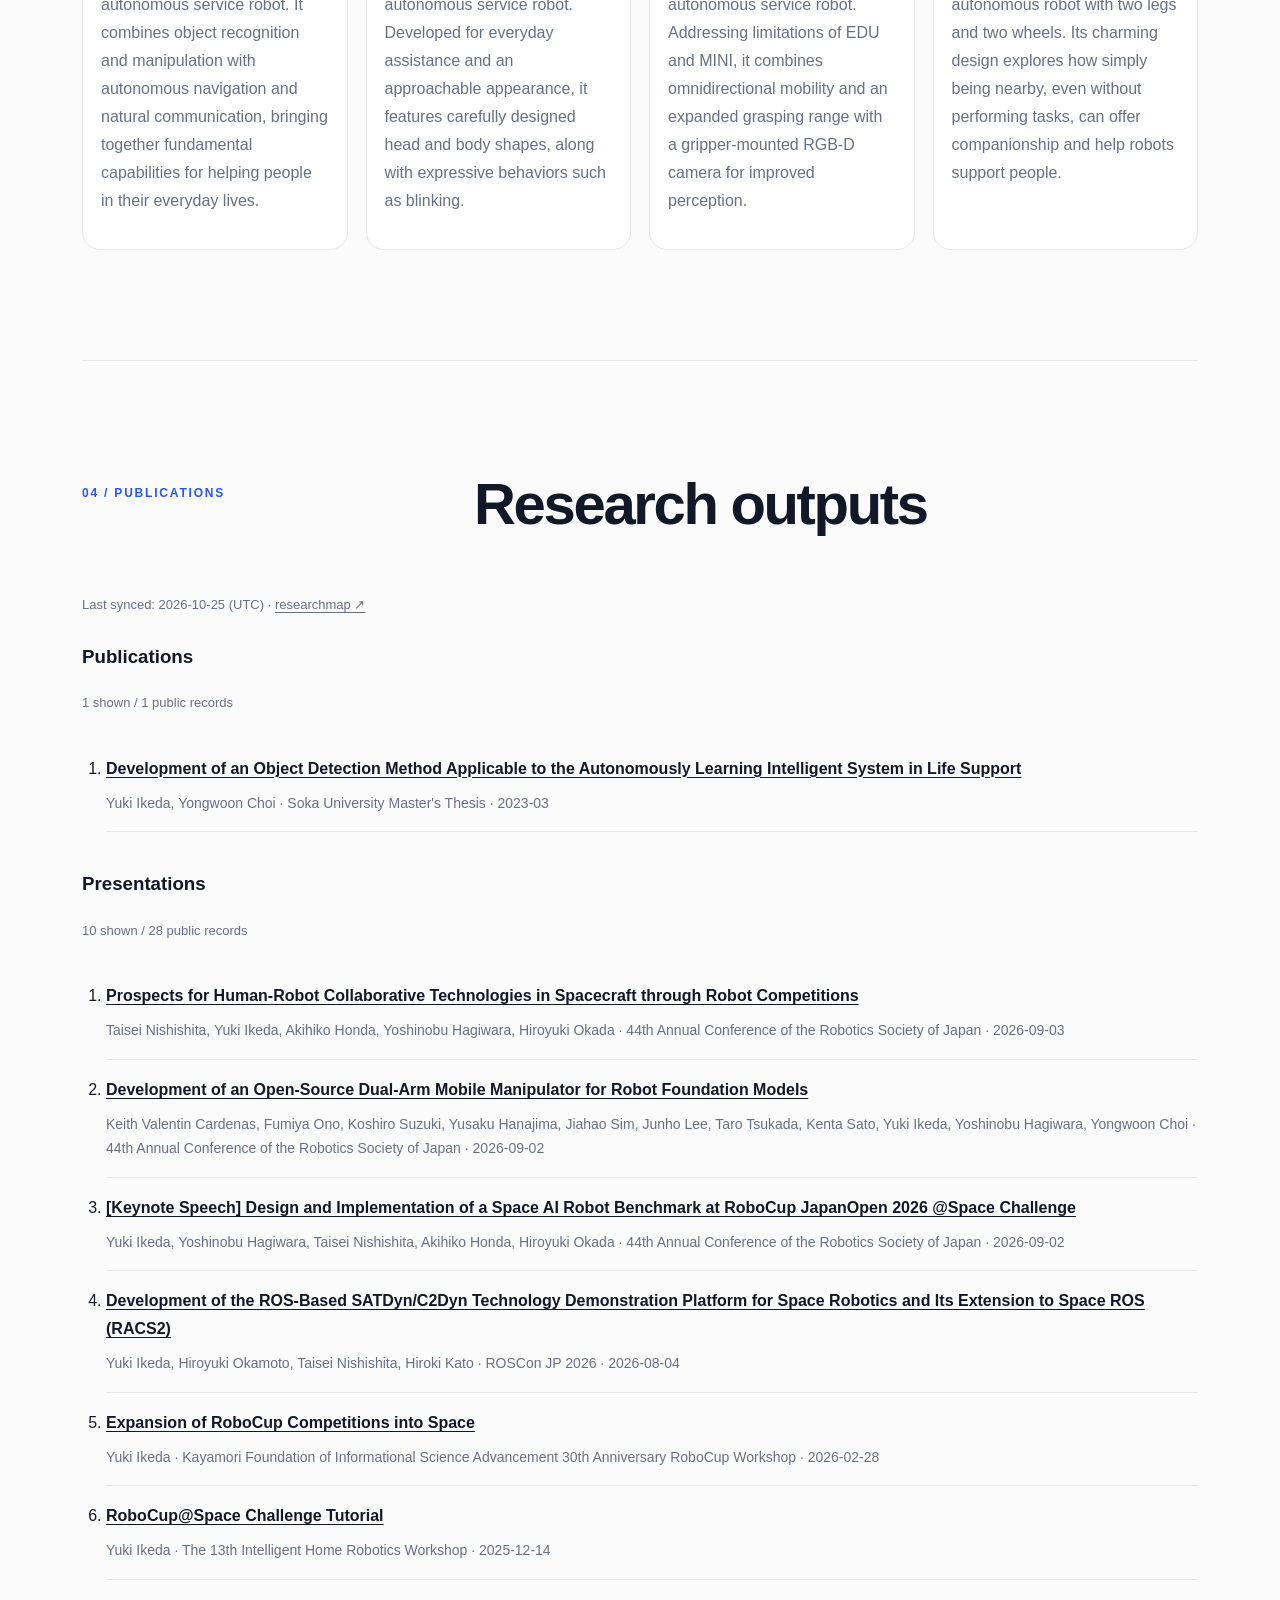
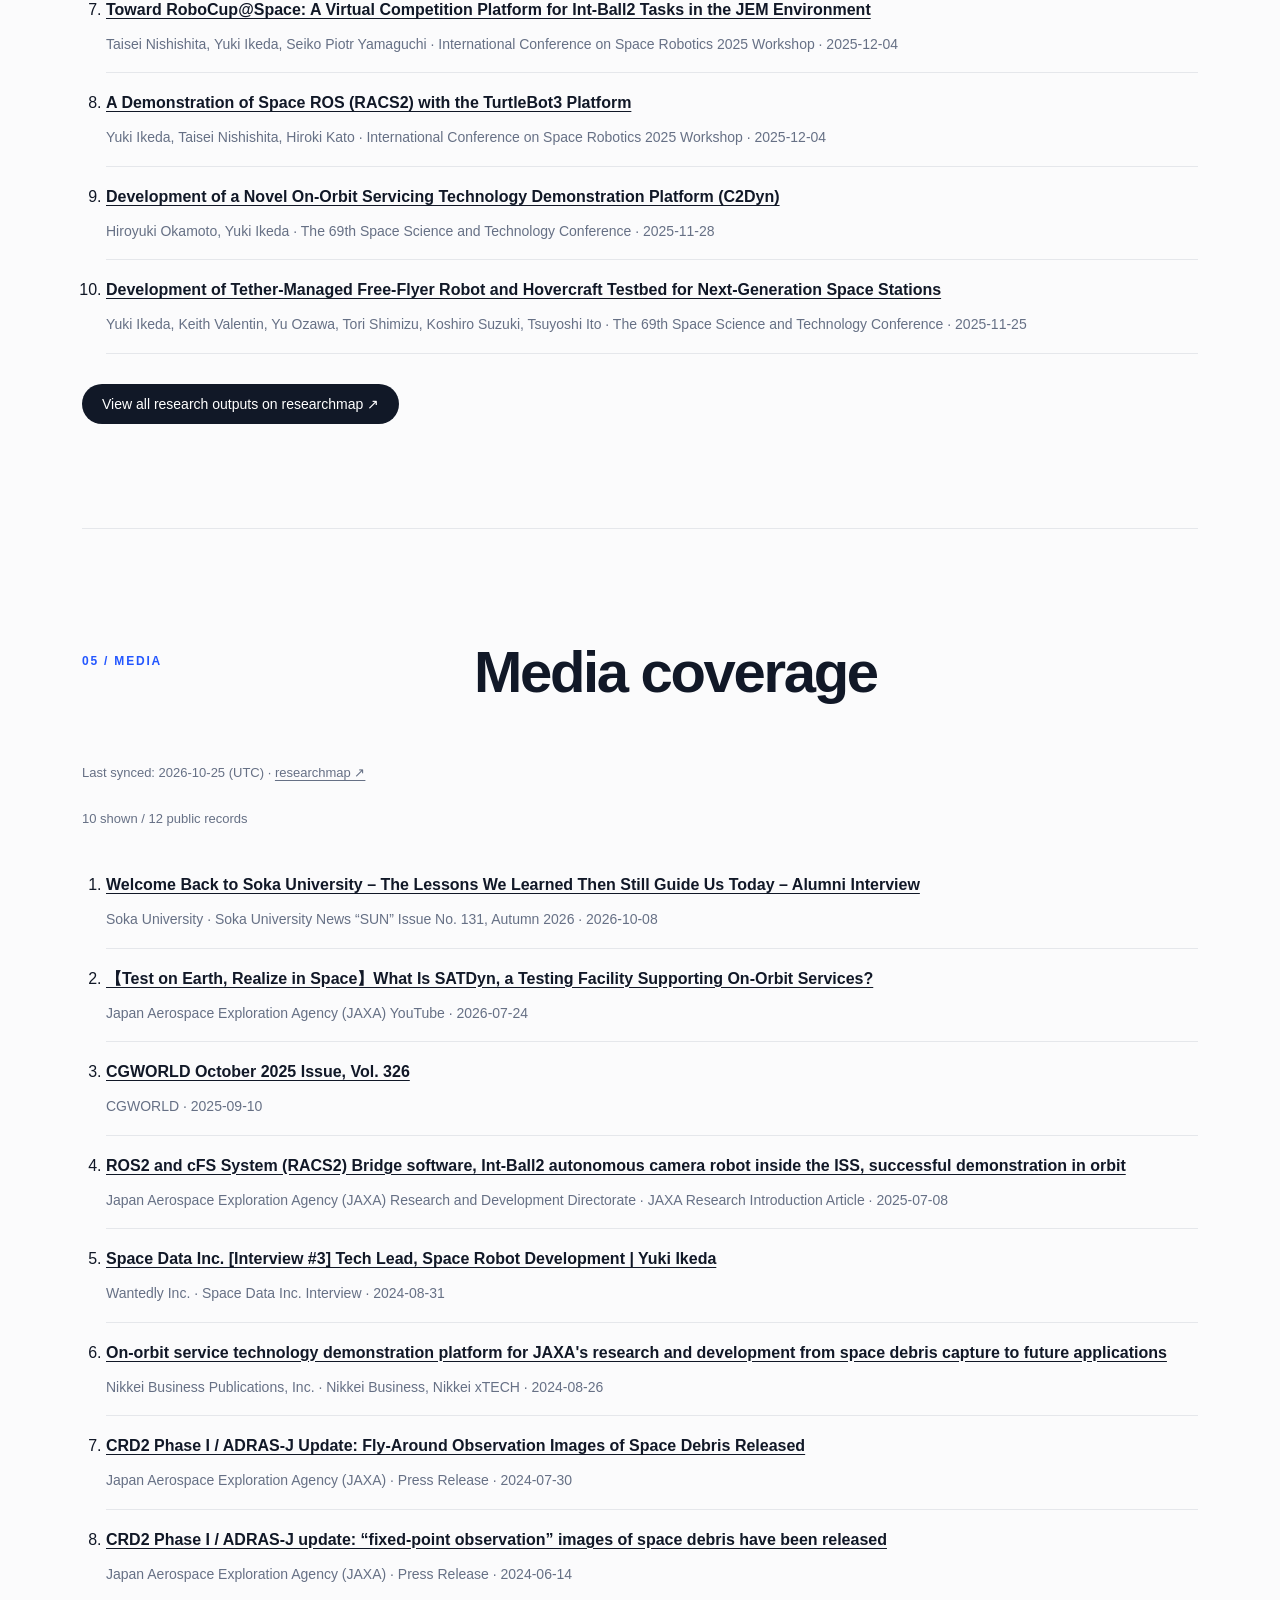
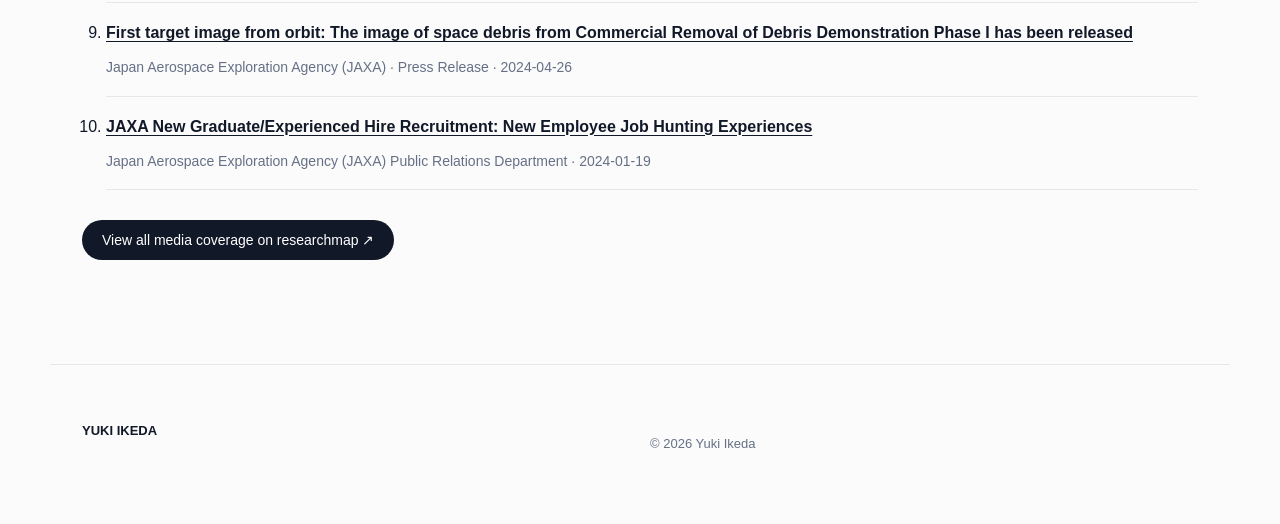
==== commit 2b0c1463: "Update LinkedIn URL in index.html" ====
--- a/en/index.html
+++ b/en/index.html
@@ -60,7 +60,7 @@
               </a>
             </li>
             <li>
-              <a href="https://www.linkedin.com/in/%E5%8B%87%E8%BC%9D-yuki-%E6%B1%A0%E7%94%B0-ikeda-73440b222/" aria-label="LinkedIn" title="LinkedIn" target="_blank" rel="noopener noreferrer">
+              <a href="https://www.linkedin.com/in/yuki-ikeda-73440b222/" aria-label="LinkedIn" title="LinkedIn" target="_blank" rel="noopener noreferrer">
                 <img src="../icon/linkedin.png" alt="" width="48" height="48" decoding="async">
               </a>
             </li>
